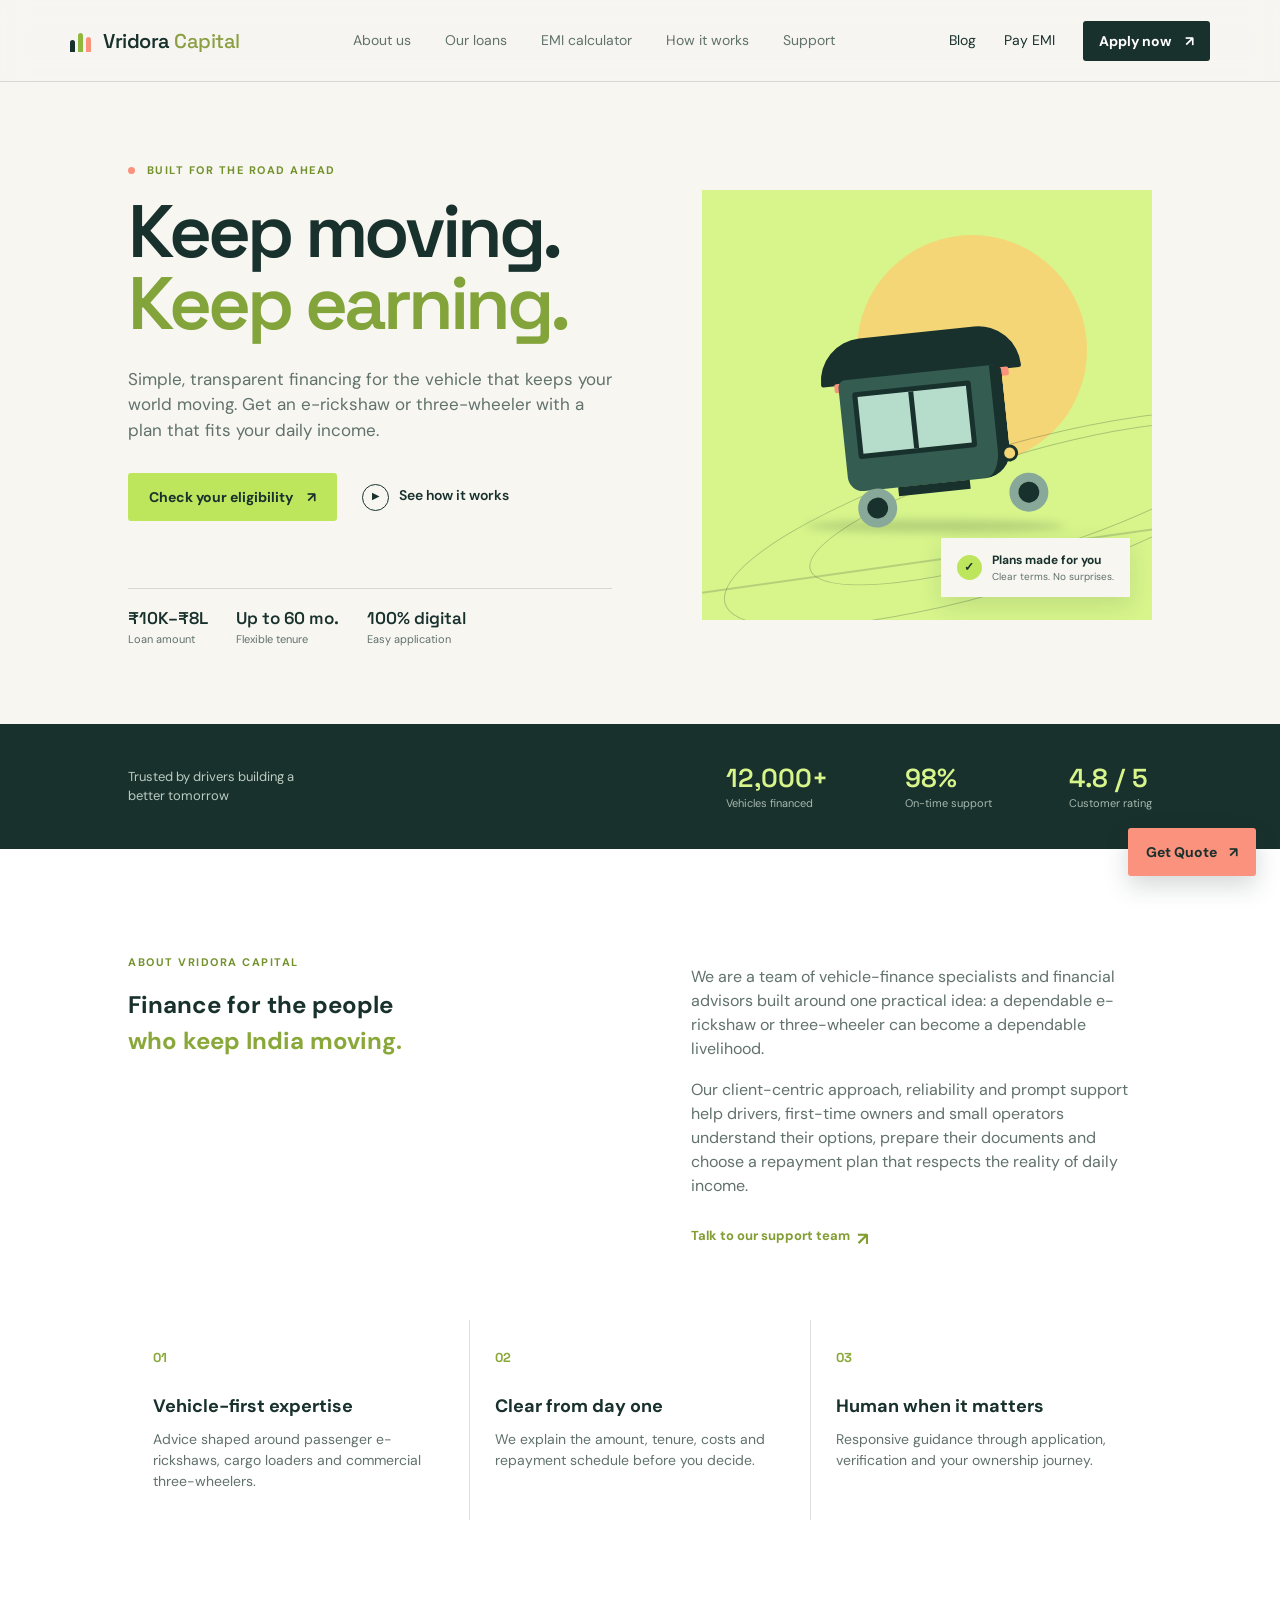
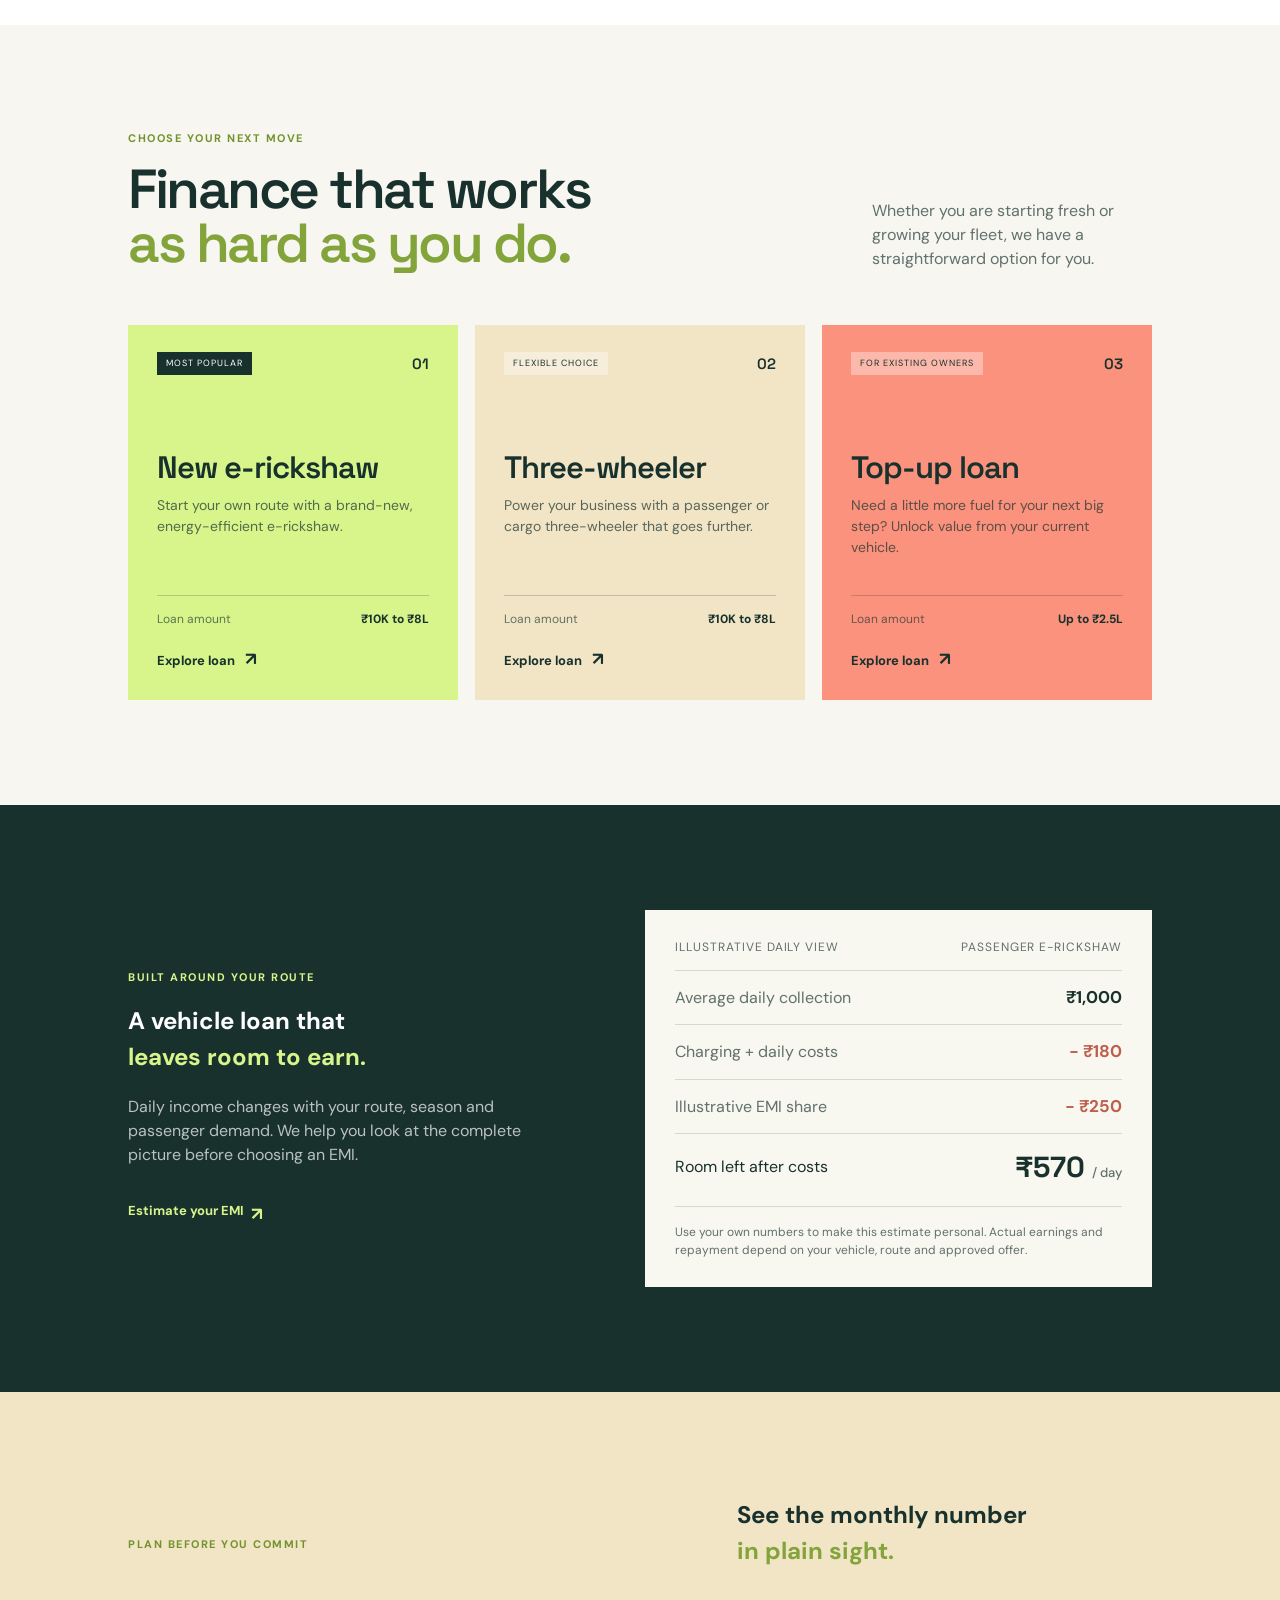
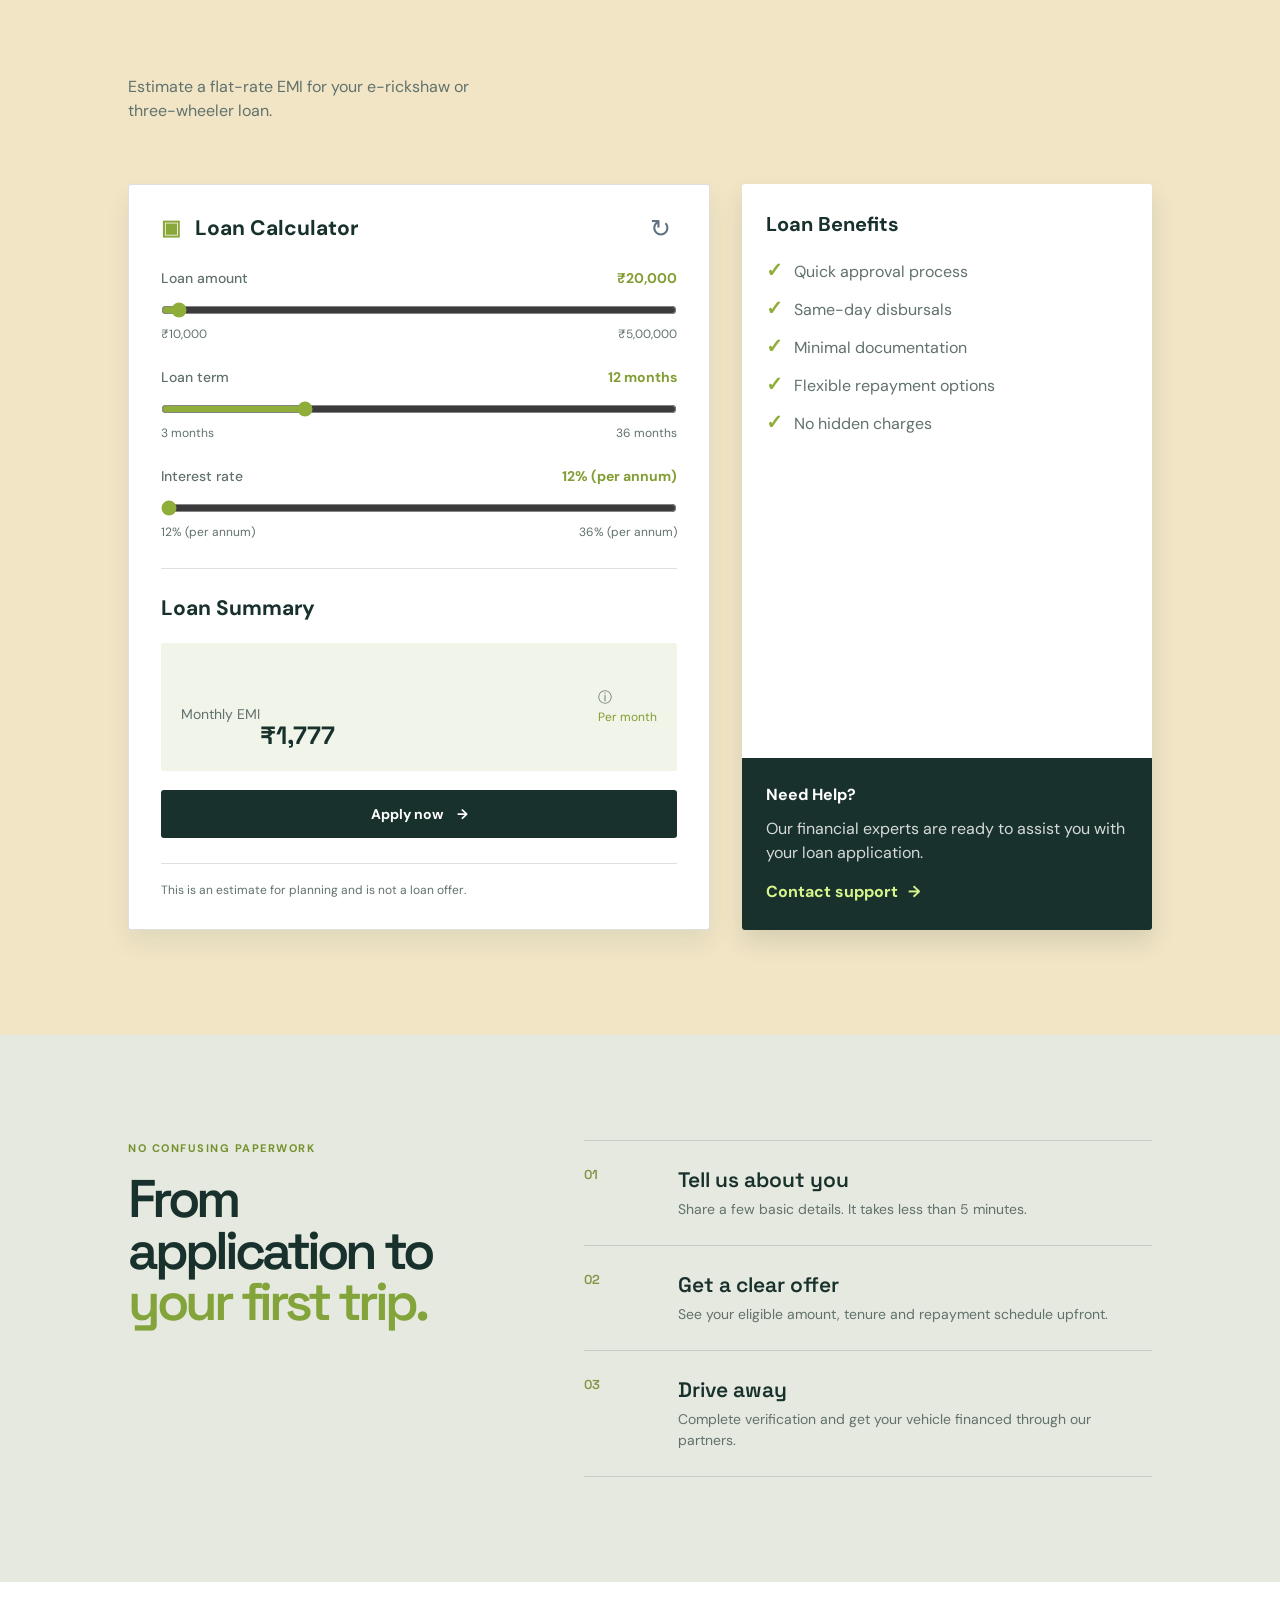
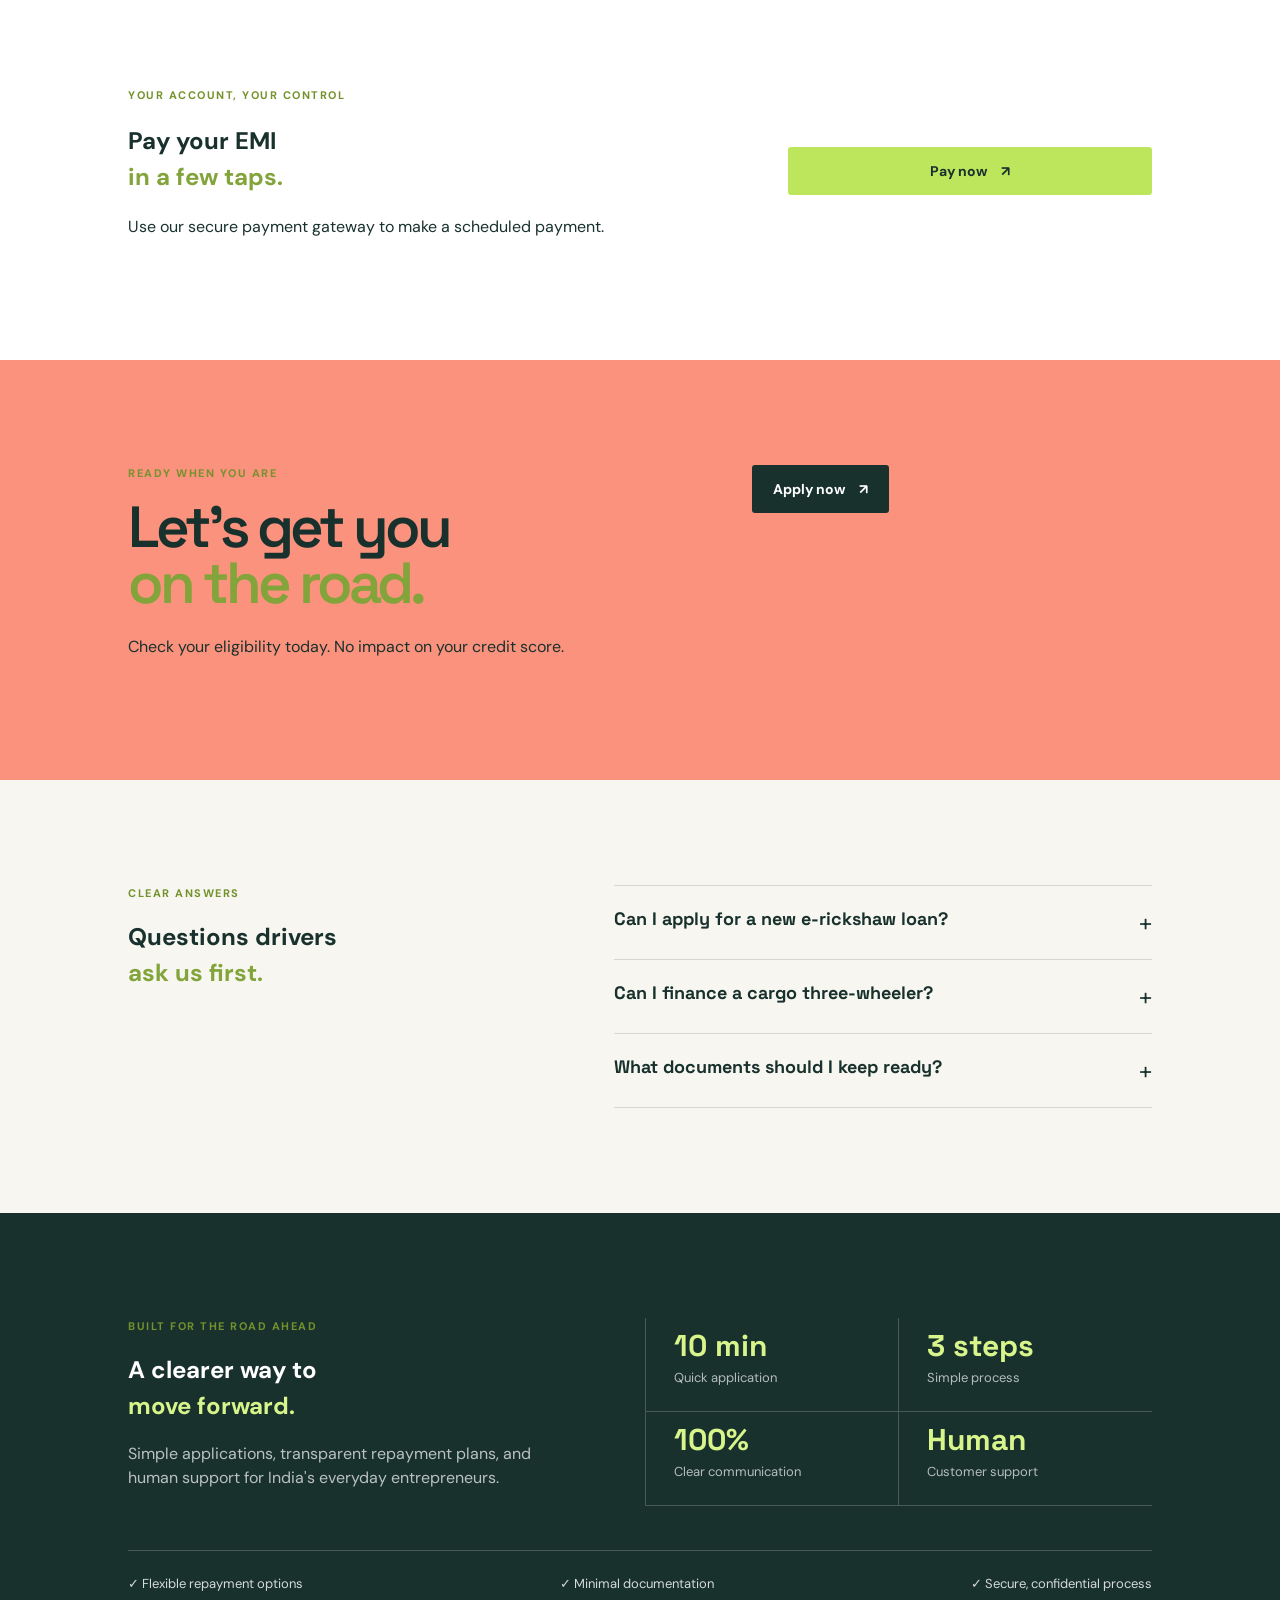
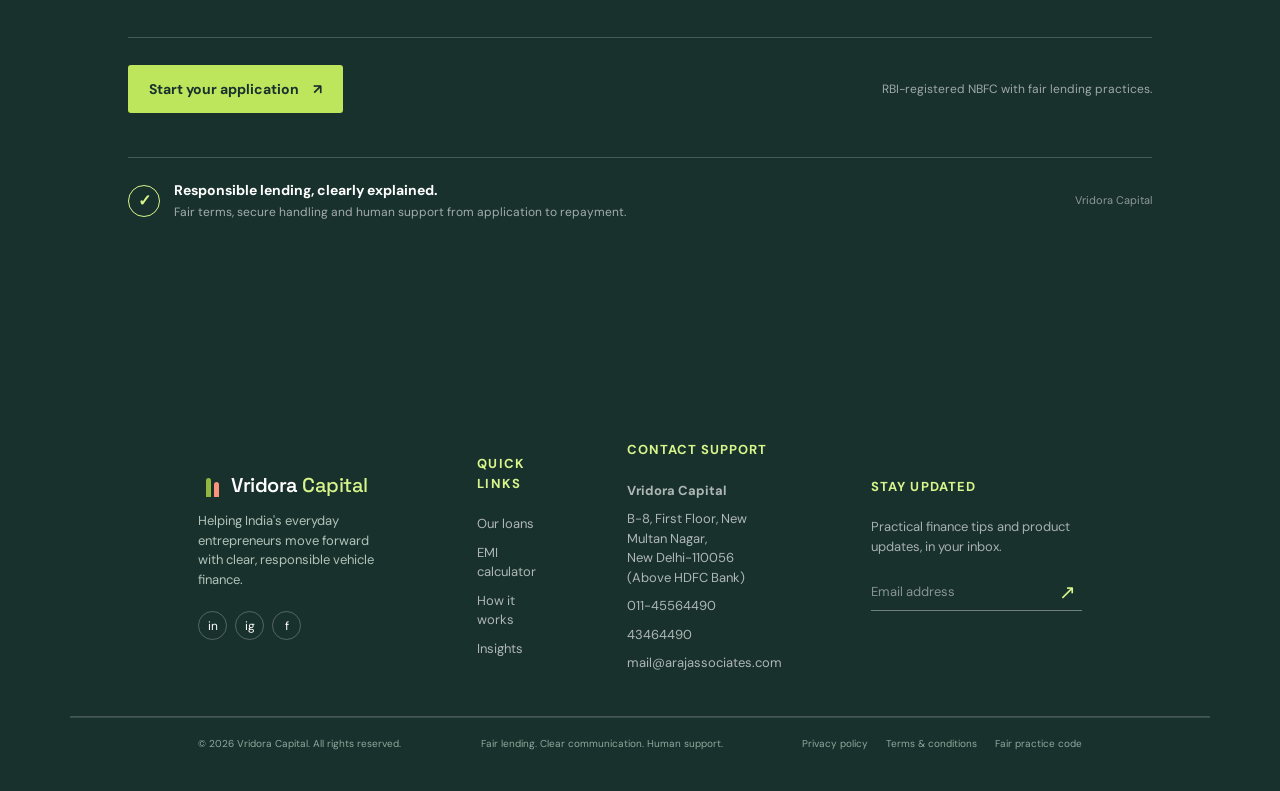
==== index.html @ a5a1709d "Update Vridora branding and loan ranges" ====
<!doctype html>
<html lang="en">
<head>
  <meta charset="UTF-8">
  <meta name="viewport" content="width=device-width, initial-scale=1.0">
  <meta name="description" content="Vridora Capital offers e-rickshaw, passenger and cargo three-wheeler loans with clear EMIs, flexible tenure and human support.">
  <meta name="robots" content="index,follow,max-image-preview:large">
  <meta name="theme-color" content="#19312d">
  <link rel="canonical" href="https://saarthifinance.in/">
  <meta property="og:type" content="website">
  <meta property="og:site_name" content="Vridora Capital">
  <meta property="og:title" content="E-rickshaw and three-wheeler loans | Vridora Capital">
  <meta property="og:description" content="Clear vehicle finance for e-rickshaw, passenger and cargo three-wheeler owners.">
  <meta property="og:url" content="https://saarthifinance.in/">
  <meta name="twitter:card" content="summary">
  <meta name="twitter:title" content="E-rickshaw and three-wheeler loans | Vridora Capital">
  <meta name="twitter:description" content="Clear vehicle finance for e-rickshaw, passenger and cargo three-wheeler owners.">
  <title>E-rickshaw &amp; Three-wheeler Loans | Vridora Capital</title>
  <script type="application/ld+json">
  {"@context":"https://schema.org","@graph":[{"@type":"Organization","@id":"https://saarthifinance.in/#organization","name":"Vridora Capital","url":"https://saarthifinance.in/","description":"Vehicle finance for e-rickshaw, passenger and cargo three-wheeler owners in India."},{"@type":"FinancialService","@id":"https://saarthifinance.in/#financial-service","name":"Vridora Capital vehicle loans","url":"https://saarthifinance.in/","provider":{"@id":"https://saarthifinance.in/#organization"},"areaServed":"IN","serviceType":["E-rickshaw loan","Passenger three-wheeler loan","Cargo three-wheeler loan"]},{"@type":"WebSite","@id":"https://saarthifinance.in/#website","url":"https://saarthifinance.in/","name":"Vridora Capital","publisher":{"@id":"https://saarthifinance.in/#organization"}},{"@type":"FAQPage","mainEntity":[{"@type":"Question","name":"Can I apply for a new e-rickshaw loan?","acceptedAnswer":{"@type":"Answer","text":"Yes. Choose New e-rickshaw in the eligibility form and our team will explain the vehicle, down payment and repayment options available in your area."}},{"@type":"Question","name":"Can I finance a cargo three-wheeler?","acceptedAnswer":{"@type":"Answer","text":"Yes. Cargo three-wheelers are included in our vehicle-loan focus. Your offer is based on the vehicle, documents, income profile and repayment capacity."}},{"@type":"Question","name":"What documents should I keep ready?","acceptedAnswer":{"@type":"Answer","text":"Usually, applicants need identity and address proof, a bank statement or income details, and vehicle or dealer information. The exact list is shared during verification."}}]}]}
  </script>
  <link rel="preconnect" href="https://fonts.googleapis.com">
  <link rel="preconnect" href="https://fonts.gstatic.com" crossorigin>
  <link href="https://fonts.googleapis.com/css2?family=DM+Sans:wght@400;500;600;700&family=Space+Grotesk:wght@500;600;700&display=swap" rel="stylesheet">
  <link rel="stylesheet" href="styles.css">
  <style>
    .language-toggle { border: 1px solid var(--line); background: transparent; color: var(--ink); padding: 8px 10px; font: 700 12px 'DM Sans', sans-serif; cursor: pointer; }
    .payment-methods { border: 1px solid var(--line); margin: 0 0 17px; padding: 12px 13px 7px; }
    .payment-methods legend { font-size: 12px; font-weight: 700; padding: 0 4px; }
    .payment-methods label { display: block; font-size: 12px; font-weight: 500; margin: 5px 0; }
    .payment-methods input { width: auto; margin: 0 6px 0 0; }
    .upi-id-label span { color: var(--muted); font-weight: 400; }
    @media (max-width: 800px) {
      .main-nav.nav-open { display: flex; position: absolute; top: 70px; left: 0; right: 0; flex-direction: column; gap: 0; background: var(--paper); border-bottom: 1px solid var(--line); padding: 8px 6vw; box-shadow: 0 12px 25px rgba(25,49,45,.08); }
      .main-nav.nav-open a { padding: 12px 0; }
      .language-toggle { margin-left: auto; margin-right: 12px; }
    }
    .trust-registration { grid-column: 1 / -1; display: flex; align-items: center; gap: 14px; border-top: 1px solid rgba(255,255,255,.2); padding-top: 22px; }
    .registration-mark { display: grid; place-items: center; width: 32px; height: 32px; border: 1px solid var(--green); border-radius: 50%; color: var(--green); font-weight: 700; }
    .trust-registration strong, .trust-registration div span { display: block; }
    .trust-registration strong { font-size: 14px; }
    .trust-registration div span { margin-top: 2px; color: rgba(255,255,255,.6); font-size: 12px; }
    .registration-code { margin-left: auto; color: rgba(255,255,255,.5); font-size: 11px; }
    .social-links { display: flex; gap: 8px; margin-top: 22px; }
    .social-links a { display: grid; place-items: center; width: 29px; height: 29px; border: 1px solid rgba(255,255,255,.25); border-radius: 50%; font-size: 12px; }
    .footer-updates p { margin: 0; color: rgba(255,255,255,.62); font-size: 13px; }
    .newsletter-input { display: flex; border-bottom: 1px solid rgba(255,255,255,.38); margin-top: 8px; }
    .newsletter-input input { min-width: 0; flex: 1; border: 0; background: transparent; color: #fff; padding: 10px 0; font: 13px 'DM Sans', sans-serif; outline: 0; }
    .newsletter-input input::placeholder { color: rgba(255,255,255,.48); }
    .newsletter-input button { border: 0; background: transparent; color: var(--green); font-size: 20px; cursor: pointer; }
    .footer-updates [role='status'] { min-height: 18px; margin-top: 7px; color: var(--green); font-size: 11px; }
    .sr-only { position: absolute; width: 1px; height: 1px; padding: 0; margin: -1px; overflow: hidden; clip: rect(0,0,0,0); white-space: nowrap; border: 0; }
    .calculator-section { background: var(--cream); }
    .calculator-layout { grid-template-columns: 1.42fr 1fr; gap: 32px; align-items: stretch; }
    .calculator-form { background: #fff; border: 1px solid var(--line); border-radius: 3px; padding: 28px 32px 30px; box-shadow: 0 12px 24px rgba(25, 49, 45, .08); }
    .calculator-form-title, .summary-heading { display: flex; align-items: center; justify-content: space-between; }
    .calculator-form-title h3, .summary-heading h3 { margin: 0; font-size: 21px; text-transform: capitalize; }
    .calculator-form-title h3 span { color: #8aa83a; margin-right: 9px; }
    .calculator-reset { border: 0; background: transparent; color: #607083; font-size: 25px; cursor: pointer; }
    .calculator-form label { margin-top: 24px; color: var(--muted); font-weight: 500; }
    .calculator-form output { color: #829d33; }
    .calculator-form input[type=range] { accent-color: #8fae39; }
    .calculator-form .range-labels { color: var(--muted); }
    .calculator-divider { border-top: 1px solid var(--line); margin: 27px 0 24px; }
    .summary-heading { margin-bottom: 18px; }
    .result-card { background: #f1f4e8; border: 0; border-radius: 3px; box-shadow: none; }
    .calculator-form .result-card.result-featured { background: #f1f4e8; color: var(--ink); }
    .calculator-form .result-card.result-featured strong { color: var(--ink); }
    .calculator-form .result-card.result-featured span { color: var(--muted); }
    .result-featured { display: flex; align-items: center; justify-content: space-between; padding: 20px; }
    .result-featured span { display: block; color: var(--muted); font-size: 14px; }
    .result-featured strong { display: block; color: var(--ink); font: 700 25px 'Space Grotesk', sans-serif; }
    .result-featured small { color: #829d33; }
    .result-split { display: grid; grid-template-columns: 1fr 1fr; gap: 14px; margin-top: 18px; background: transparent; }
    .result-split div { background: #e9f5ff; border-radius: 8px; padding: 19px 20px; }
    .result-split b { display: block; color: #0876d1; font: 700 19px 'Space Grotesk', sans-serif; margin-top: 4px; }
    .button-calculator { margin-top: 19px; background: var(--ink); color: #fff; }
    .button-calculator:hover { background: #2d514a; }
    .calculator-benefits { display: flex; flex-direction: column; overflow: hidden; border-radius: 3px; background: #fff; box-shadow: 0 12px 24px rgba(25, 49, 45, .12); }
    .benefits-copy { padding: 25px 24px 20px; }
    .benefits-copy h3 { margin: 0 0 14px; color: var(--ink); font-size: 20px; text-transform: capitalize; }
    .benefits-copy ul { list-style: none; margin: 0; padding: 0; }
    .benefits-copy li { position: relative; padding: 7px 0 7px 28px; color: var(--muted); }
    .benefits-copy li::before { content: '✓'; position: absolute; left: 0; color: #8fae39; font-size: 20px; font-weight: 700; line-height: 1; }
    .calculator-help { margin-top: auto; padding: 25px 24px 26px; background: var(--ink); color: #fff; }
    .calculator-help h3 { margin: 0 0 10px; font-size: 16px; text-transform: capitalize; }
    .calculator-help p { margin: 0 0 15px; color: rgba(255,255,255,.82); }
    .calculator-help a { color: var(--green); font-weight: 700; }
    .calculator-help a span { margin-left: 6px; }
    @media (max-width: 800px) { .calculator-layout { grid-template-columns: 1fr; } }
    @media (max-width: 560px) { .calculator-form { padding: 22px 18px; } .result-featured { align-items: flex-start; } .result-featured small { font-size: 11px; } }
    @media (max-width: 800px) {
      .trust-registration { align-items: flex-start; }
      .registration-code { margin-left: 0; }
      .footer-top { grid-template-columns: repeat(2, 1fr); }
    }
    @media (max-width: 560px) {
      .trust-registration { flex-wrap: wrap; }
      .trust-registration div { flex: 1; min-width: 190px; }
      .registration-code { margin-left: 46px; }
      .footer-top { grid-template-columns: 1fr; }
    }
    @media (max-width: 800px) {
      .site-header { height: 70px; padding: 0 6vw; }
      .brand { font-size: 18px; }
      .header-actions { display: none; }
      .menu-toggle { display: grid; place-items: center; width: 42px; height: 42px; padding: 0; }
      .section-pad { padding: 72px 6vw; }
      .hero { grid-template-columns: 1fr; min-height: auto; gap: 42px; padding-top: 58px; padding-bottom: 60px; }
      .hero-copy h1 { font-size: 48px; line-height: 1.02; }
      .hero-text { max-width: 34rem; }
      .hero-actions { align-items: flex-start; flex-wrap: wrap; }
      .hero-visual { min-height: 350px; }
      .trust-strip { grid-template-columns: repeat(2, 1fr); gap: 18px 12px; }
      .stats-inner { grid-template-columns: 1fr; gap: 24px; }
      .stats-list { grid-template-columns: repeat(3, 1fr); }
      .section-heading, .calculator-heading { grid-template-columns: 1fr; gap: 16px; margin-bottom: 32px; }
      .product-grid { grid-template-columns: 1fr; }
      .process-heading { margin-bottom: 35px; }
      .steps { grid-template-columns: 1fr; gap: 0; }
      .step { padding: 24px 0; }
      .pay-section, .apply-inner { grid-template-columns: 1fr; gap: 40px; }
      .payment-card, .apply-form { width: 100%; max-width: none; }
      .form-row { grid-template-columns: 1fr; }
      .faq-section { grid-template-columns: 1fr; gap: 36px; }
      .trust-section { grid-template-columns: 1fr; gap: 32px; }
      .trust-stats { border-left: 0; }
      .trust-action { align-items: flex-start; flex-direction: column; }
      .footer-bottom { align-items: flex-start; flex-direction: column; gap: 12px; }
      .footer-legal { flex-wrap: wrap; gap: 10px 18px; }
    }
    @media (max-width: 560px) {
      .section-pad { padding: 58px 6vw; }
      .hero-copy h1 { font-size: 42px; }
      .hero-actions .button { width: 100%; }
      .hero-visual { min-height: 285px; }
      .stats-list { grid-template-columns: 1fr; gap: 18px; }
      .stats-list div { display: flex; align-items: baseline; justify-content: space-between; gap: 14px; }
      .calculator-form-title h3, .summary-heading h3 { font-size: 19px; }
      .trust-stats { grid-template-columns: 1fr 1fr; }
      .trust-stat:nth-child(odd) { border-right: 0; }
      .trust-points { align-items: flex-start; flex-direction: column; gap: 10px; }
      .floating-quote { right: 16px; bottom: 16px; }
    }
  </style>
</head>
<body>
  <header class="site-header">
    <a class="brand" href="#top" aria-label="Vridora Capital home">
      <span class="brand-mark" aria-hidden="true"><span></span><span></span><span></span></span>
      <span>Vridora <b>Capital</b></span>
    </a>
    <nav class="main-nav" aria-label="Main navigation">
      <a href="#about">About us</a>
      <a href="#products">Our loans</a>
      <a href="#calculator">EMI calculator</a>
      <a href="#how-it-works">How it works</a>
      <a href="#support">Support</a>
    </nav>
    <div class="header-actions">
      <a class="text-link" href="blog.html">Blog</a>
      <a class="text-link" href="#pay">Pay EMI</a>
      <a class="button button-dark button-small" href="#apply">Apply now <span aria-hidden="true">↗</span></a>
    </div>
    <button class="menu-toggle" aria-label="Open menu" aria-expanded="false">☰</button>
  </header>

  <main id="top">
    <section class="hero section-pad">
      <div class="hero-copy reveal">
        <p class="eyebrow"><span class="eyebrow-dot"></span> Built for the road ahead</p>
        <h1>Keep moving.<br><em>Keep earning.</em></h1>
        <p class="hero-text">Simple, transparent financing for the vehicle that keeps your world moving. Get an e-rickshaw or three-wheeler with a plan that fits your daily income.</p>
        <div class="hero-actions">
          <a class="button button-primary" href="#apply">Check your eligibility <span aria-hidden="true">↗</span></a>
          <a class="play-link" href="#how-it-works"><span class="play-icon">▶</span> See how it works</a>
        </div>
        <div class="trust-strip">
          <div><strong>₹10K–₹8L</strong><span>Loan amount</span></div>
          <div><strong>Up to 60 mo.</strong><span>Flexible tenure</span></div>
          <div><strong>100% digital</strong><span>Easy application</span></div>
        </div>
      </div>
      <div class="hero-visual reveal reveal-delay">
        <div class="sun"></div>
        <div class="route-line route-one"></div>
        <div class="route-line route-two"></div>
        <div class="vehicle-scene">
          <div class="vehicle-shadow"></div>
          <div class="rickshaw">
            <div class="rickshaw-roof"></div><div class="rickshaw-body"><div class="window"></div><div class="headlight"></div></div>
            <div class="wheel wheel-back"></div><div class="wheel wheel-front"></div><div class="rickshaw-step"></div>
          </div>
          <div class="road-line"></div>
        </div>
        <div class="visual-note"><span class="note-icon">✓</span><span><b>Plans made for you</b><small>Clear terms. No surprises.</small></span></div>
      </div>
    </section>

    <section class="stats-band">
      <div class="stats-inner">
        <p>Trusted by drivers building a better tomorrow</p>
        <div class="stats-list"><div><strong>12,000+</strong><span>Vehicles financed</span></div><div><strong>98%</strong><span>On-time support</span></div><div><strong>4.8 / 5</strong><span>Customer rating</span></div></div>
      </div>
    </section>

    <section id="about" class="about-section section-pad">
      <div class="about-intro reveal">
        <p class="eyebrow">About Vridora Capital</p>
        <h2>Finance for the people<br><em>who keep India moving.</em></h2>
      </div>
      <div class="about-story reveal reveal-delay">
        <p>We are a team of vehicle-finance specialists and financial advisors built around one practical idea: a dependable e-rickshaw or three-wheeler can become a dependable livelihood.</p>
        <p>Our client-centric approach, reliability and prompt support help drivers, first-time owners and small operators understand their options, prepare their documents and choose a repayment plan that respects the reality of daily income.</p>
        <a class="arrow-link" href="#support">Talk to our support team <span>↗</span></a>
      </div>
      <div class="about-pillars">
        <article class="about-pillar reveal"><span>01</span><h3>Vehicle-first expertise</h3><p>Advice shaped around passenger e-rickshaws, cargo loaders and commercial three-wheelers.</p></article>
        <article class="about-pillar reveal reveal-delay"><span>02</span><h3>Clear from day one</h3><p>We explain the amount, tenure, costs and repayment schedule before you decide.</p></article>
        <article class="about-pillar reveal reveal-delay-2"><span>03</span><h3>Human when it matters</h3><p>Responsive guidance through application, verification and your ownership journey.</p></article>
      </div>
    </section>

    <section id="products" class="products section-pad">
      <div class="section-heading reveal"><div><p class="eyebrow">Choose your next move</p><h2>Finance that works<br><span>as hard as you do.</span></h2></div><p>Whether you are starting fresh or growing your fleet, we have a straightforward option for you.</p></div>
      <div class="product-grid">
        <article class="product-card card-green reveal"><div class="card-top"><span class="tag">Most popular</span><span class="card-number">01</span></div><h3>New e-rickshaw</h3><p>Start your own route with a brand-new, energy-efficient e-rickshaw.</p><div class="card-detail"><span>Loan amount</span><b>₹10K to ₹8L</b></div><a class="arrow-link" href="#apply">Explore loan <span>↗</span></a></article>
        <article class="product-card card-cream reveal reveal-delay"><div class="card-top"><span class="tag tag-light">Flexible choice</span><span class="card-number">02</span></div><h3>Three-wheeler</h3><p>Power your business with a passenger or cargo three-wheeler that goes further.</p><div class="card-detail"><span>Loan amount</span><b>₹10K to ₹8L</b></div><a class="arrow-link" href="#apply">Explore loan <span>↗</span></a></article>
        <article class="product-card card-coral reveal reveal-delay-2"><div class="card-top"><span class="tag tag-light">For existing owners</span><span class="card-number">03</span></div><h3>Top-up loan</h3><p>Need a little more fuel for your next big step? Unlock value from your current vehicle.</p><div class="card-detail"><span>Loan amount</span><b>Up to ₹2.5L</b></div><a class="arrow-link" href="#apply">Explore loan <span>↗</span></a></article>
      </div>
    </section>

    <section class="income-section section-pad">
      <div class="income-copy reveal">
        <p class="eyebrow">Built around your route</p>
        <h2>A vehicle loan that<br><em>leaves room to earn.</em></h2>
        <p>Daily income changes with your route, season and passenger demand. We help you look at the complete picture before choosing an EMI.</p>
        <a class="arrow-link" href="#calculator">Estimate your EMI <span>↗</span></a>
      </div>
      <div class="income-breakdown reveal reveal-delay">
        <div class="breakdown-header"><span>Illustrative daily view</span><span>Passenger e-rickshaw</span></div>
        <div class="breakdown-row"><span>Average daily collection</span><b>₹1,000</b></div>
        <div class="breakdown-row"><span>Charging + daily costs</span><b class="negative">− ₹180</b></div>
        <div class="breakdown-row"><span>Illustrative EMI share</span><b class="negative">− ₹250</b></div>
        <div class="breakdown-total"><span>Room left after costs</span><strong>₹570 <small>/ day</small></strong></div>
        <p>Use your own numbers to make this estimate personal. Actual earnings and repayment depend on your vehicle, route and approved offer.</p>
      </div>
    </section>

    <section id="calculator" class="calculator-section section-pad">
      <div class="calculator-heading reveal"><p class="eyebrow">Plan before you commit</p><h2>See the monthly number<br><em>in plain sight.</em></h2><p>Estimate a flat-rate EMI for your e-rickshaw or three-wheeler loan.</p></div>
      <div class="calculator-layout">
        <form class="calculator-form reveal" id="calculator-form">
          <div class="calculator-form-title"><h3><span aria-hidden="true">▣</span> Loan calculator</h3><button class="calculator-reset" type="button" id="calculator-reset" aria-label="Reset calculator">↻</button></div>
          <label for="calc-amount">Loan amount <output id="amount-output">₹20,000</output></label>
          <input id="calc-amount" type="range" min="10000" max="500000" step="5000" value="20000">
          <div class="range-labels"><span>₹10,000</span><span>₹5,00,000</span></div>
          <label for="calc-tenure">Loan term <output id="tenure-output">12 months</output></label>
          <input id="calc-tenure" type="range" min="3" max="36" step="3" value="12">
          <div class="range-labels"><span>3 months</span><span>36 months</span></div>
          <label for="calc-rate">Interest rate <output id="rate-output">12% (per annum)</output></label>
          <input id="calc-rate" type="range" min="12" max="36" step="1" value="12">
          <div class="range-labels"><span>12% (per annum)</span><span>36% (per annum)</span></div>
          <div class="calculator-divider"></div>
          <div class="summary-heading"><h3>Loan summary</h3></div>
          <div class="result-card result-featured"><div><span>Monthly EMI</span><strong id="reducing-emi">₹1,777</strong></div><small><span aria-hidden="true">ⓘ</span> Per month</small></div>
          <button class="button button-calculator button-full" type="submit">Apply now <span aria-hidden="true">→</span></button>
          <p class="calculator-note">This is an estimate for planning and is not a loan offer.</p>
        </form>
        <aside class="calculator-benefits reveal reveal-delay">
          <div class="benefits-copy"><h3>Loan benefits</h3><ul><li>Quick approval process</li><li>Same-day disbursals</li><li>Minimal documentation</li><li>Flexible repayment options</li><li>No hidden charges</li></ul></div>
          <div class="calculator-help"><h3>Need help?</h3><p>Our financial experts are ready to assist you with your loan application.</p><a href="#support">Contact support <span aria-hidden="true">→</span></a></div>
        </aside>
      </div>
    </section>

    <section id="how-it-works" class="process-section section-pad">
      <div class="process-heading"><p class="eyebrow">No confusing paperwork</p><h2>From application to<br><em>your first trip.</em></h2></div>
      <div class="steps"><div class="step"><span>01</span><div><h3>Tell us about you</h3><p>Share a few basic details. It takes less than 5 minutes.</p></div></div><div class="step"><span>02</span><div><h3>Get a clear offer</h3><p>See your eligible amount, tenure and repayment schedule upfront.</p></div></div><div class="step"><span>03</span><div><h3>Drive away</h3><p>Complete verification and get your vehicle financed through our partners.</p></div></div></div>
    </section>

    <section id="pay" class="pay-section pay-cta-section section-pad">
      <div class="pay-cta-copy"><p class="eyebrow">Your account, your control</p><h2>Pay your EMI<br><em>in a few taps.</em></h2><p>Use our secure payment gateway to make a scheduled payment.</p></div>
      <a class="button button-primary pay-now-button" href="https://saarthifinance.in/pay-now" target="_blank" rel="noopener">Pay now <span aria-hidden="true">↗</span></a>
    </section>

    <section id="apply" class="apply-section section-pad"><div class="apply-inner"><div><p class="eyebrow">Ready when you are</p><h2>Let’s get you<br><em>on the road.</em></h2><p>Check your eligibility today. No impact on your credit score.</p></div><div class="apply-cta"><a class="button button-dark" href="#apply">Apply now <span aria-hidden="true">↗</span></a></div></div></section>
    <section id="faq" class="faq-section section-pad"><div class="faq-heading"><p class="eyebrow">Clear answers</p><h2>Questions drivers<br><em>ask us first.</em></h2></div><div class="faq-list"><details><summary>Can I apply for a new e-rickshaw loan?</summary><p>Yes. Choose New e-rickshaw in the eligibility form and our team will explain the vehicle, down payment and repayment options available in your area.</p></details><details><summary>Can I finance a cargo three-wheeler?</summary><p>Yes. Cargo three-wheelers are included in our vehicle-loan focus. Your offer is based on the vehicle, documents, income profile and repayment capacity.</p></details><details><summary>What documents should I keep ready?</summary><p>Usually, applicants need identity and address proof, a bank statement or income details, and vehicle or dealer information. The exact list is shared during verification.</p></details></div></section>
  </main>

  <a class="floating-quote" href="#apply" aria-label="Get a vehicle loan quote">Get Quote <span aria-hidden="true">↗</span></a>

  <div class="quote-modal" id="quote-modal" role="dialog" aria-modal="true" aria-labelledby="quote-modal-title" hidden>
    <div class="quote-modal-backdrop" data-modal-close></div>
    <div class="quote-modal-panel">
      <button class="quote-modal-close" type="button" aria-label="Close quote form" data-modal-close>×</button>
      <p class="eyebrow">Start your application</p>
      <h2 id="quote-modal-title">Get your vehicle<br><em>loan quote.</em></h2>
      <p class="quote-modal-intro">Tell us a little about yourself and the e-rickshaw or three-wheeler you want to finance.</p>
      <form class="apply-form" id="quote-form"><div class="form-row"><label>Full name<input name="name" placeholder="Your full name" required></label><label>Mobile number<input name="mobile" type="tel" pattern="[0-9]{10}" placeholder="10-digit number" required></label></div><label>What are you looking to finance?<select name="vehicle" required><option value="">Select vehicle type</option><option>New e-rickshaw</option><option>Passenger three-wheeler</option><option>Cargo three-wheeler</option><option>Top-up loan</option></select></label><label class="consent"><input type="checkbox" required> I agree to be contacted and accept the <a href="#footer">privacy policy</a>.</label><button class="button button-dark button-full" type="submit">Check my eligibility <span aria-hidden="true">↗</span></button><div class="apply-message" id="quote-message" role="status"></div></form>
    </div>
  </div>

  <section class="trust-section section-pad" aria-labelledby="trust-title">
    <div class="trust-heading">
      <p class="eyebrow">Built for the road ahead</p>
      <h2 id="trust-title">A clearer way to<br><em>move forward.</em></h2>
      <p>Simple applications, transparent repayment plans, and human support for India's everyday entrepreneurs.</p>
    </div>
    <div class="trust-stats">
      <div class="trust-stat"><strong>10 min</strong><span>Quick application</span></div>
      <div class="trust-stat"><strong>3 steps</strong><span>Simple process</span></div>
      <div class="trust-stat"><strong>100%</strong><span>Clear communication</span></div>
      <div class="trust-stat"><strong>Human</strong><span>Customer support</span></div>
    </div>
    <div class="trust-points">
      <span>✓ Flexible repayment options</span>
      <span>✓ Minimal documentation</span>
      <span>✓ Secure, confidential process</span>
    </div>
    <div class="trust-action"><a class="button button-primary" href="#apply">Start your application <span aria-hidden="true">↗</span></a><p>RBI-registered NBFC with fair lending practices.</p></div>
    <div class="trust-registration"><span class="registration-mark" aria-hidden="true">✓</span><div><strong>Responsible lending, clearly explained.</strong><span>Fair terms, secure handling and human support from application to repayment.</span></div><span class="registration-code">Vridora Capital</span></div>
  </section>

  <footer id="footer" class="site-footer"><div class="footer-top"><div class="footer-brand"><a class="brand brand-footer" href="#top"><span class="brand-mark" aria-hidden="true"><span></span><span></span><span></span></span><span>Vridora <b>Capital</b></span></a><p>Helping India's everyday entrepreneurs move forward with clear, responsible vehicle finance.</p><div class="social-links" aria-label="Social media"><a href="#footer" aria-label="LinkedIn">in</a><a href="#footer" aria-label="Instagram">ig</a><a href="#footer" aria-label="Facebook">f</a></div></div><div class="footer-column"><h3>Quick links</h3><a href="#products">Our loans</a><a href="#calculator">EMI calculator</a><a href="#how-it-works">How it works</a><a href="blog.html">Insights</a></div><div class="footer-column" id="support"><h3>Contact support</h3><strong>Vridora Capital</strong><span>B-8, First Floor, New Multan Nagar,<br>New Delhi-110056<br>(Above HDFC Bank)</span><a href="tel:01145564490">011-45564490</a><a href="tel:43464490">43464490</a><a href="mailto:mail@arajassociates.com">mail@arajassociates.com</a></div><div class="footer-column footer-updates"><h3>Stay updated</h3><p>Practical finance tips and product updates, in your inbox.</p><form id="newsletter-form"><label class="sr-only" for="newsletter-email">Email address</label><div class="newsletter-input"><input id="newsletter-email" name="email" type="email" placeholder="Email address" required><button type="submit" aria-label="Subscribe to newsletter">↗</button></div><div id="newsletter-message" role="status"></div></form></div></div><div class="footer-bottom"><span>© 2026 Vridora Capital. All rights reserved.</span><span>Fair lending. Clear communication. Human support.</span><div class="footer-legal"><a href="#footer">Privacy policy</a><a href="#footer">Terms &amp; conditions</a><a href="#footer">Fair practice code</a></div></div></footer>
  <script src="app.js"></script>
</body>
</html>
---- styles.css ----
.quote-modal[hidden]{display:none}.quote-modal{position:fixed;inset:0;z-index:20;display:grid;place-items:center;padding:24px}.quote-modal-backdrop{position:absolute;inset:0;background:rgba(25,49,45,.72);backdrop-filter:blur(5px)}.quote-modal-panel{position:relative;width:min(100%,620px);max-height:calc(100vh - 48px);overflow:auto;background:var(--paper);padding:38px 42px;box-shadow:0 22px 70px rgba(0,0,0,.25)}.quote-modal-close{position:absolute;top:14px;right:18px;border:0;background:transparent;color:var(--ink);font-size:30px;line-height:1;cursor:pointer}.quote-modal-panel h2{margin:8px 0 10px}.quote-modal-panel h2 em{color:#8aa83a}.quote-modal-intro{color:var(--muted);font-size:14px;margin:0 0 25px}.quote-modal .apply-form{max-width:none}.quote-modal-open{overflow:hidden}@media (max-width:560px){.quote-modal{padding:12px}.quote-modal-panel{max-height:calc(100vh - 24px);padding:30px 20px 24px}.quote-modal-panel h2{font-size:32px}.quote-modal .form-row{grid-template-columns:1fr}}
 .trust-section{background:var(--ink);color:#fff;display:grid;grid-template-columns:.9fr 1.1fr;gap:44px 8vw}.trust-heading h2{margin:14px 0 18px;color:#fff}.trust-heading h2 em{color:var(--green)}.trust-heading>p:last-child{max-width:410px;color:rgba(255,255,255,.7)}.trust-stats{display:grid;grid-template-columns:repeat(2,1fr);border-left:1px solid rgba(255,255,255,.2)}.trust-stat{padding:8px 28px 20px;border-bottom:1px solid rgba(255,255,255,.2)}.trust-stat:nth-child(odd){border-right:1px solid rgba(255,255,255,.2)}.trust-stat strong{display:block;color:var(--green);font:700 30px 'Space Grotesk',sans-serif}.trust-stat span{color:rgba(255,255,255,.68);font-size:13px}.trust-points{grid-column:1/-1;display:flex;justify-content:space-between;gap:20px;border-top:1px solid rgba(255,255,255,.2);padding-top:23px;color:rgba(255,255,255,.82);font-size:13px}.trust-action{grid-column:1/-1;display:flex;align-items:center;justify-content:space-between;gap:24px;border-top:1px solid rgba(255,255,255,.2);padding-top:27px}.trust-action p{margin:0;color:rgba(255,255,255,.58);font-size:12px}.site-footer{background:#102622;color:#fff}.footer-top{display:grid;grid-template-columns:1.4fr .8fr .9fr;gap:7vw;padding:70px 10vw 50px}.footer-brand p{max-width:300px;color:rgba(255,255,255,.62);font-size:13px}.brand-footer{color:#fff}.footer-column{display:flex;flex-direction:column;gap:9px;color:rgba(255,255,255,.65);font-size:13px}.footer-column h3{margin:0 0 12px;color:var(--green);font-size:13px;text-transform:uppercase;letter-spacing:.08em}.footer-column a:hover,.footer-legal a:hover{color:#fff}.footer-bottom{display:flex;align-items:center;justify-content:space-between;gap:24px;padding:20px 10vw;border-top:1px solid rgba(255,255,255,.14);color:rgba(255,255,255,.5);font-size:11px}.footer-legal{display:flex;gap:18px}.floating-quote{position:fixed;right:24px;bottom:24px;z-index:9;display:inline-flex;align-items:center;gap:12px;background:var(--coral);color:var(--ink);padding:15px 18px;border-radius:3px;font:700 14px 'DM Sans',sans-serif;box-shadow:0 10px 24px rgba(25,49,45,.18);transition:transform .2s,background .2s}.floating-quote:hover{background:#f68169;transform:translateY(-3px)}.floating-quote:focus-visible{outline:3px solid var(--lime);outline-offset:3px}@media (max-width:800px){.trust-section{grid-template-columns:1fr}.trust-stats{border-left:0}.trust-points{flex-direction:column;gap:10px}.footer-top{grid-template-columns:1fr 1fr;gap:35px}.footer-brand{grid-column:1/-1}.footer-bottom{align-items:flex-start;flex-direction:column}.footer-legal{flex-wrap:wrap}}@media (max-width:560px){.floating-quote{right:16px;bottom:16px;padding:13px 15px;font-size:13px}.trust-action{align-items:flex-start;flex-direction:column}.footer-top{grid-template-columns:1fr;padding-top:50px}.footer-brand{grid-column:auto}}
 .about-section{display:grid;grid-template-columns:1fr 1fr;gap:36px 8vw;background:#fff}.about-intro h2{margin-top:14px}.about-intro h2 em{color:#8aa83a}.about-story{padding-top:11px;max-width:510px}.about-story p{color:var(--muted);margin:0 0 17px}.about-story .arrow-link{display:inline-flex;margin-top:11px;color:#829d33}.about-pillars{grid-column:1/-1;display:grid;grid-template-columns:repeat(3,1fr);gap:1px;background:var(--line);margin-top:31px}.about-pillar{background:#fff;padding:25px 25px 28px}.about-pillar>span{color:#8aa83a;font:700 13px 'Space Grotesk',sans-serif}.about-pillar h3{font-size:18px;margin:24px 0 9px}.about-pillar p{color:var(--muted);font-size:14px;margin:0}@media (max-width:800px){.about-section{grid-template-columns:1fr}.about-story{padding-top:0}.about-pillars{grid-template-columns:1fr;margin-top:17px}}
 .income-section{display:grid;grid-template-columns:.9fr 1.1fr;gap:8vw;align-items:center;background:var(--ink);color:#fff}.income-section .eyebrow{color:var(--green)}.income-copy h2{margin:14px 0 20px;color:#fff}.income-copy h2 em{color:var(--green)}.income-copy>p:not(.eyebrow){max-width:430px;color:rgba(255,255,255,.7)}.income-copy .arrow-link{color:var(--green);display:inline-flex;margin-top:18px}.income-breakdown{background:#f8f7f0;color:var(--ink);padding:28px 30px}.breakdown-header,.breakdown-row,.breakdown-total{display:flex;justify-content:space-between;align-items:center;border-bottom:1px solid var(--line);padding:14px 0}.breakdown-header{padding-top:0;color:var(--muted);font-size:12px;text-transform:uppercase;letter-spacing:.08em}.breakdown-row span{color:var(--muted)}.breakdown-row b{font-size:17px}.breakdown-row .negative{color:#bd604e}.breakdown-total{border-bottom:0;padding-bottom:0}.breakdown-total strong{font:700 29px 'Space Grotesk',sans-serif;color:var(--ink)}.breakdown-total small{font:500 13px 'DM Sans',sans-serif;color:var(--muted)}.income-breakdown>p{border-top:1px solid var(--line);margin:21px 0 0;padding-top:16px;color:var(--muted);font-size:12px}.calculator-section{background:var(--cream)}.calculator-heading{display:grid;grid-template-columns:1fr .8fr;gap:7vw;align-items:end;margin-bottom:45px}.calculator-heading h2{margin:0}.calculator-heading>p:last-child{color:var(--muted);max-width:390px}.calculator-layout{display:grid;grid-template-columns:1fr 1fr;gap:7vw;align-items:start}.calculator-form{background:#fff;padding:30px 32px;border:1px solid var(--line)}.calculator-form label{display:flex;justify-content:space-between;gap:20px;margin-top:21px;font-weight:700;font-size:14px}.calculator-form label:first-child{margin-top:0}.calculator-form output{color:#829d33;font-weight:700}.calculator-form input[type=range]{width:100%;accent-color:#8fae39;margin:13px 0 0}.range-labels{display:flex;justify-content:space-between;color:var(--muted);font-size:12px}.calculator-note{border-top:1px solid var(--line);margin:25px 0 0;padding-top:17px;color:var(--muted);font-size:12px}.calculator-results{display:grid;grid-template-columns:1fr 1fr;gap:14px}.result-card{background:#fff;padding:25px 24px;border:1px solid var(--line)}.result-card.result-featured{background:var(--ink);color:#fff}.result-card>span{font-size:13px;color:var(--muted)}.result-featured>span{color:var(--green)}.result-card strong{display:block;font:700 31px 'Space Grotesk',sans-serif;margin:15px 0 0}.result-card small{display:block;color:var(--muted);font-size:12px}.result-featured small{color:rgba(255,255,255,.58)}.result-card div{border-top:1px solid var(--line);display:flex;justify-content:space-between;margin-top:27px;padding-top:13px;font-size:12px}.result-featured div{border-color:rgba(255,255,255,.2)}.result-card div span{color:var(--muted)}.result-featured div span{color:rgba(255,255,255,.58)}.faq-section{display:grid;grid-template-columns:.8fr 1.2fr;gap:10vw}.faq-heading h2{margin-top:12px}.faq-list details{border-top:1px solid var(--line);padding:21px 0}.faq-list details:last-child{border-bottom:1px solid var(--line)}.faq-list summary{cursor:pointer;list-style:none;font:700 18px 'Space Grotesk',sans-serif;display:flex;justify-content:space-between;gap:20px}.faq-list summary::-webkit-details-marker{display:none}.faq-list summary:after{content:'+';font:400 24px 'DM Sans',sans-serif}.faq-list details[open] summary:after{content:'−'}.faq-list details p{max-width:650px;color:var(--muted);margin:13px 32px 0 0;font-size:14px}@media (max-width:800px){.income-section,.calculator-layout,.faq-section{grid-template-columns:1fr}.calculator-heading{display:block}.calculator-heading>p:last-child{margin-top:20px}.calculator-results{margin-top:22px}.main-nav{gap:18px}}@media (max-width:560px){.income-breakdown,.calculator-form{padding:22px 18px}.calculator-results{grid-template-columns:1fr}.breakdown-total strong{font-size:24px}.faq-list summary{font-size:16px}}
*{box-sizing:border-box} :root{--ink:#19312d;--muted:#61716c;--paper:#f7f6f1;--green:#d7f58b;--lime:#bde65d;--coral:#fa927d;--cream:#f1e5c6;--line:rgba(25,49,45,.15)}html{scroll-behavior:smooth}body{margin:0;background:var(--paper);color:var(--ink);font-family:'DM Sans',sans-serif;font-size:16px;line-height:1.5}a{color:inherit;text-decoration:none}.site-header{height:82px;display:flex;align-items:center;justify-content:space-between;padding:0 5.5vw;border-bottom:1px solid var(--line);background:rgba(247,246,241,.9);position:sticky;top:0;z-index:10;backdrop-filter:blur(12px)}.brand{display:flex;align-items:center;gap:11px;font:600 20px 'Space Grotesk',sans-serif;letter-spacing:-.5px}.brand b{font-weight:500;color:#8a9e42}.brand-mark{display:flex;align-items:flex-end;gap:3px;height:23px;width:22px}.brand-mark span{display:block;width:5px;border-radius:5px 5px 1px 1px;background:var(--ink)}.brand-mark span:nth-child(1){height:12px}.brand-mark span:nth-child(2){height:19px;background:#92b73e}.brand-mark span:nth-child(3){height:15px;background:var(--coral)}.main-nav{display:flex;gap:34px;color:var(--muted);font-size:14px}.main-nav a:hover,.text-link:hover{color:var(--ink)}.header-actions{display:flex;align-items:center;gap:28px;font-size:14px}.button{display:inline-flex;align-items:center;justify-content:center;gap:14px;border:0;padding:15px 21px;border-radius:3px;font:700 14px 'DM Sans',sans-serif;cursor:pointer;transition:transform .2s,background .2s}.button:hover{transform:translateY(-2px)}.button-primary{background:var(--lime);color:var(--ink)}.button-primary:hover{background:#aeda50}.button-dark{background:var(--ink);color:#fff}.button-dark:hover{background:#2d514a}.button-small{padding:11px 16px}.button-full{width:100%}.menu-toggle{display:none;background:none;border:0;color:var(--ink);font-size:24px}.section-pad{padding:105px 10vw}.hero{min-height:605px;display:grid;grid-template-columns:1fr .93fr;gap:7vw;align-items:center;padding-top:80px;padding-bottom:76px;overflow:hidden}.eyebrow{text-transform:uppercase;letter-spacing:1.5px;font-size:11px;font-weight:700;color:#73922c;margin:0 0 17px}.eyebrow-dot{display:inline-block;width:7px;height:7px;background:var(--coral);border-radius:50%;margin-right:7px}.hero h1,.process-heading h2,.pay-copy h2,.apply-inner h2{font:600 clamp(48px,5.8vw,86px)/.97 'Space Grotesk',sans-serif;letter-spacing:-4px;margin:0;color:var(--ink)}h1 em,h2 em{font-style:normal;color:#83a43a}.hero-text{max-width:510px;color:var(--muted);font-size:17px;margin:27px 0 30px}.hero-actions{display:flex;align-items:center;gap:25px}.play-link{font-size:14px;font-weight:600}.play-icon{display:inline-grid;place-items:center;width:27px;height:27px;border:1px solid var(--ink);border-radius:50%;font-size:9px;margin-right:7px}.trust-strip{display:flex;gap:28px;margin-top:67px;padding-top:18px;border-top:1px solid var(--line)}.trust-strip div{display:flex;flex-direction:column}.trust-strip strong{font:600 17px 'Space Grotesk',sans-serif}.trust-strip span{font-size:11px;color:var(--muted);margin-top:2px}.hero-visual{height:430px;position:relative;background:var(--green);overflow:hidden}.sun{position:absolute;width:230px;height:230px;border-radius:50%;background:#f5d676;top:45px;right:65px}.route-line{position:absolute;border:1px solid rgba(25,49,45,.25);border-radius:50%;transform:rotate(-17deg)}.route-one{width:580px;height:140px;right:-140px;bottom:31px}.route-two{width:450px;height:100px;right:-98px;bottom:66px}.vehicle-scene{position:absolute;inset:0}.road-line{position:absolute;background:var(--ink);height:2px;width:140%;bottom:58px;left:-20%;transform:rotate(-8deg);opacity:.18}.vehicle-shadow{position:absolute;background:rgba(25,49,45,.18);height:12px;width:260px;border-radius:50%;bottom:88px;left:23%;filter:blur(4px)}.rickshaw{position:absolute;bottom:98px;left:22%;width:252px;height:190px;transform:rotate(-6deg)}.rickshaw-roof{position:absolute;top:0;left:25px;width:201px;height:45px;background:var(--ink);border-radius:96px 96px 5px 5px}.rickshaw-roof:after{content:'';position:absolute;left:13px;right:13px;bottom:-7px;height:9px;background:var(--coral);border-radius:2px}.rickshaw-body{position:absolute;top:40px;left:42px;width:164px;height:112px;background:#345c51;border-radius:7px 7px 27px 15px;border-right:12px solid var(--ink)}.window{width:119px;height:67px;background:#b6dccb;margin:13px;border:5px solid var(--ink);border-radius:3px}.window:after{content:'';display:block;height:100%;width:5px;background:var(--ink);margin-left:51px}.headlight{position:absolute;width:17px;height:17px;background:#f5d676;border:3px solid var(--ink);right:-20px;bottom:14px;border-radius:50%}.wheel{position:absolute;width:39px;height:39px;border-radius:50%;background:var(--ink);border:9px solid #88a99a;bottom:0}.wheel-back{left:49px}.wheel-front{right:12px}.rickshaw-step{position:absolute;width:72px;height:9px;background:var(--ink);bottom:29px;left:91px}.visual-note{position:absolute;right:22px;bottom:23px;background:var(--paper);padding:13px 16px;display:flex;gap:10px;align-items:center;font-size:12px;box-shadow:0 8px 25px rgba(25,49,45,.12)}.visual-note small{display:block;color:var(--muted);font-size:10px}.note-icon{display:grid;place-items:center;width:25px;height:25px;border-radius:50%;background:var(--lime);font-weight:bold}.stats-band{background:var(--ink);color:white;padding:30px 10vw}.stats-inner{display:flex;align-items:center;justify-content:space-between;gap:40px}.stats-inner>p{color:#bbcbc1;font-size:13px;max-width:170px}.stats-list{display:flex;gap:6vw}.stats-list div{display:flex;flex-direction:column}.stats-list strong{font:600 26px 'Space Grotesk',sans-serif;color:var(--green)}.stats-list span{font-size:11px;color:#a6b8ae}.section-heading{display:flex;justify-content:space-between;align-items:flex-end;margin-bottom:54px}.section-heading h2{font:600 55px/.98 'Space Grotesk',sans-serif;letter-spacing:-2.5px;margin:0}.section-heading h2 span{color:#83a43a}.section-heading>p{color:var(--muted);max-width:280px;margin:0}.product-grid{display:grid;grid-template-columns:repeat(3,1fr);gap:17px}.product-card{min-height:375px;padding:27px 29px;display:flex;flex-direction:column}.card-green{background:var(--green)}.card-cream{background:var(--cream)}.card-coral{background:var(--coral)}.card-top{display:flex;justify-content:space-between;align-items:center}.tag{background:var(--ink);color:white;padding:5px 9px;text-transform:uppercase;font-size:9px;letter-spacing:1px}.tag-light{background:rgba(255,255,255,.35);color:var(--ink)}.card-number{font:600 15px 'Space Grotesk'}.product-card h3{font:600 31px/1 'Space Grotesk';letter-spacing:-1px;margin:77px 0 12px}.product-card p{color:rgba(25,49,45,.7);font-size:14px;max-width:265px;margin:0}.card-detail{margin-top:auto;border-top:1px solid rgba(25,49,45,.22);padding-top:14px;display:flex;justify-content:space-between;font-size:12px}.card-detail span{color:rgba(25,49,45,.65)}.arrow-link{font-weight:700;font-size:13px;margin-top:18px}.arrow-link span{font-size:18px;margin-left:7px}.process-section{background:#e6e9df;display:grid;grid-template-columns:.75fr 1.25fr;gap:9vw}.process-heading h2{font-size:53px}.steps{border-top:1px solid var(--line)}.step{display:grid;grid-template-columns:70px 1fr;gap:24px;padding:25px 0;border-bottom:1px solid var(--line)}.step>span{font:600 13px 'Space Grotesk';color:#819544}.step h3{font:600 21px 'Space Grotesk';margin:0}.step p{color:var(--muted);font-size:14px;margin:6px 0 0}.pay-section{background:#fff;display:grid;grid-template-columns:1fr .72fr;gap:12vw;align-items:center}.pay-copy h2{font-size:57px}.pay-copy>p:not(.eyebrow){color:var(--muted);max-width:390px;margin:25px 0}.security-note{font-size:12px;font-weight:600;display:flex;gap:9px;align-items:center}.security-note span{color:#789b29}.payment-card{background:var(--paper);padding:30px;box-shadow:0 15px 45px rgba(25,49,45,.08);border:1px solid var(--line)}.payment-card-header{display:flex;align-items:center;gap:12px;border-bottom:1px solid var(--line);padding-bottom:23px;margin-bottom:24px}.payment-icon{background:var(--coral);width:38px;height:38px;display:grid;place-items:center;font-weight:700}.payment-card h3{font:600 18px 'Space Grotesk';margin:0}.payment-card-header p{margin:2px 0 0;color:var(--muted);font-size:12px}.lock{margin-left:auto;color:#789b29;font-size:21px}.payment-card label,.apply-form label{display:block;font-size:12px;font-weight:700;margin-bottom:8px}.payment-card input,.apply-form input,.apply-form select{width:100%;padding:13px 14px;border:1px solid var(--line);background:white;border-radius:2px;font:14px 'DM Sans';color:var(--ink);outline-color:#9cc448;margin-bottom:17px}.amount-input{display:flex;align-items:center;background:white;border:1px solid var(--line);margin-bottom:20px}.amount-input span{padding-left:14px;font-weight:bold}.amount-input input{border:0;margin:0}.form-footnote{font-size:10px;color:var(--muted);text-align:center;margin:13px 0 0}.payment-message,.apply-message{font-size:12px;font-weight:600;margin-top:12px;color:#62831e;min-height:18px}.apply-section{background:var(--coral)}.apply-inner{display:grid;grid-template-columns:1fr .85fr;gap:12vw;align-items:start}.apply-inner h2{font-size:58px}.apply-inner>div>p:last-child{margin-top:24px}.apply-form{background:#fff;padding:29px}.form-row{display:grid;grid-template-columns:1fr 1fr;gap:15px}.consent{display:flex!important;gap:9px;align-items:flex-start;font-size:11px!important;font-weight:400!important;color:var(--muted);margin:0 0 20px}.consent input{width:auto;margin:2px 0 0}.consent a{text-decoration:underline}.site-footer{background:var(--ink);color:#fff;padding:44px 5.5vw 20px}.footer-top{display:flex;align-items:center;justify-content:space-between;padding-bottom:43px;border-bottom:1px solid rgba(255,255,255,.18)}.brand-footer{color:#fff}.brand-footer b{color:var(--green)}.footer-top p{color:#b1c3b9;font-size:13px}.footer-links{display:flex;gap:23px;color:#b1c3b9;font-size:12px}.footer-bottom{display:flex;justify-content:space-between;gap:20px;padding-top:18px;color:#91a79d;font-size:10px}.reveal{opacity:0;transform:translateY(18px);animation:rise .8s ease forwards}.reveal-delay{animation-delay:.12s}.reveal-delay-2{animation-delay:.22s}@keyframes rise{to{opacity:1;transform:none}}@media(max-width:800px){.site-header{height:70px;padding:0 6vw}.main-nav,.header-actions{display:none}.menu-toggle{display:block}.section-pad{padding:70px 6vw}.hero{display:block;padding-top:66px}.hero h1{font-size:58px}.hero-text{font-size:15px}.trust-strip{margin-top:45px;gap:15px;justify-content:space-between}.trust-strip strong{font-size:14px}.trust-strip span{font-size:10px}.hero-visual{height:320px;margin-top:55px}.rickshaw{transform:scale(.78) rotate(-6deg);transform-origin:left bottom;left:23%;bottom:72px}.sun{width:170px;height:170px;right:30px}.visual-note{right:12px;bottom:14px}.stats-band{padding:26px 6vw}.stats-inner{display:block}.stats-inner>p{margin:0 0 21px}.stats-list{gap:18px;justify-content:space-between}.stats-list strong{font-size:19px}.product-grid,.pay-section,.apply-inner,.process-section{grid-template-columns:1fr}.section-heading{display:block;margin-bottom:32px}.section-heading h2{font-size:43px}.section-heading>p{margin-top:19px}.product-card{min-height:330px}.product-card h3{margin-top:55px}.process-heading{margin-bottom:43px}.process-heading h2,.pay-copy h2,.apply-inner h2{font-size:47px}.pay-section{gap:45px}.apply-inner{gap:40px}.footer-top,.footer-bottom{display:block}.footer-top p{margin:25px 0}.footer-links{flex-wrap:wrap}.footer-bottom span{display:block;margin-top:10px}.form-row{grid-template-columns:1fr}.hero-actions{align-items:flex-start;flex-direction:column;gap:19px}}
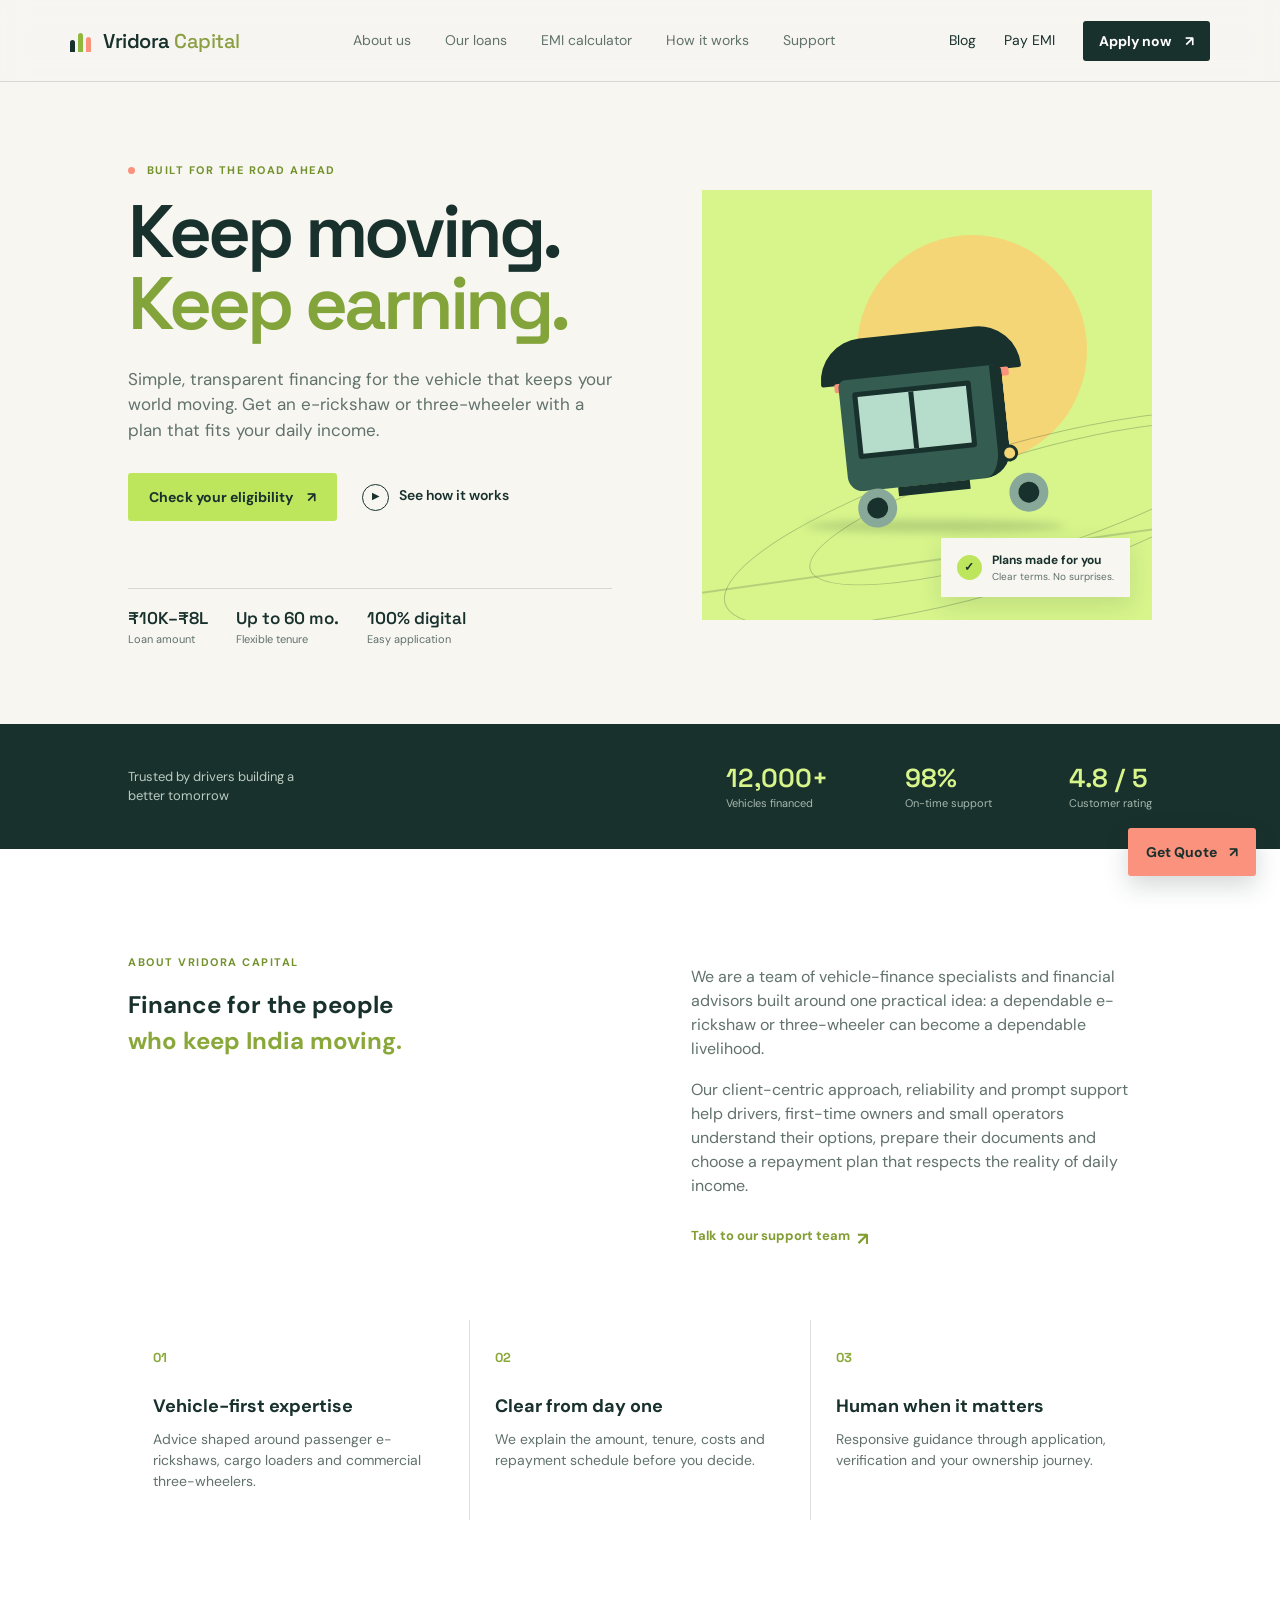
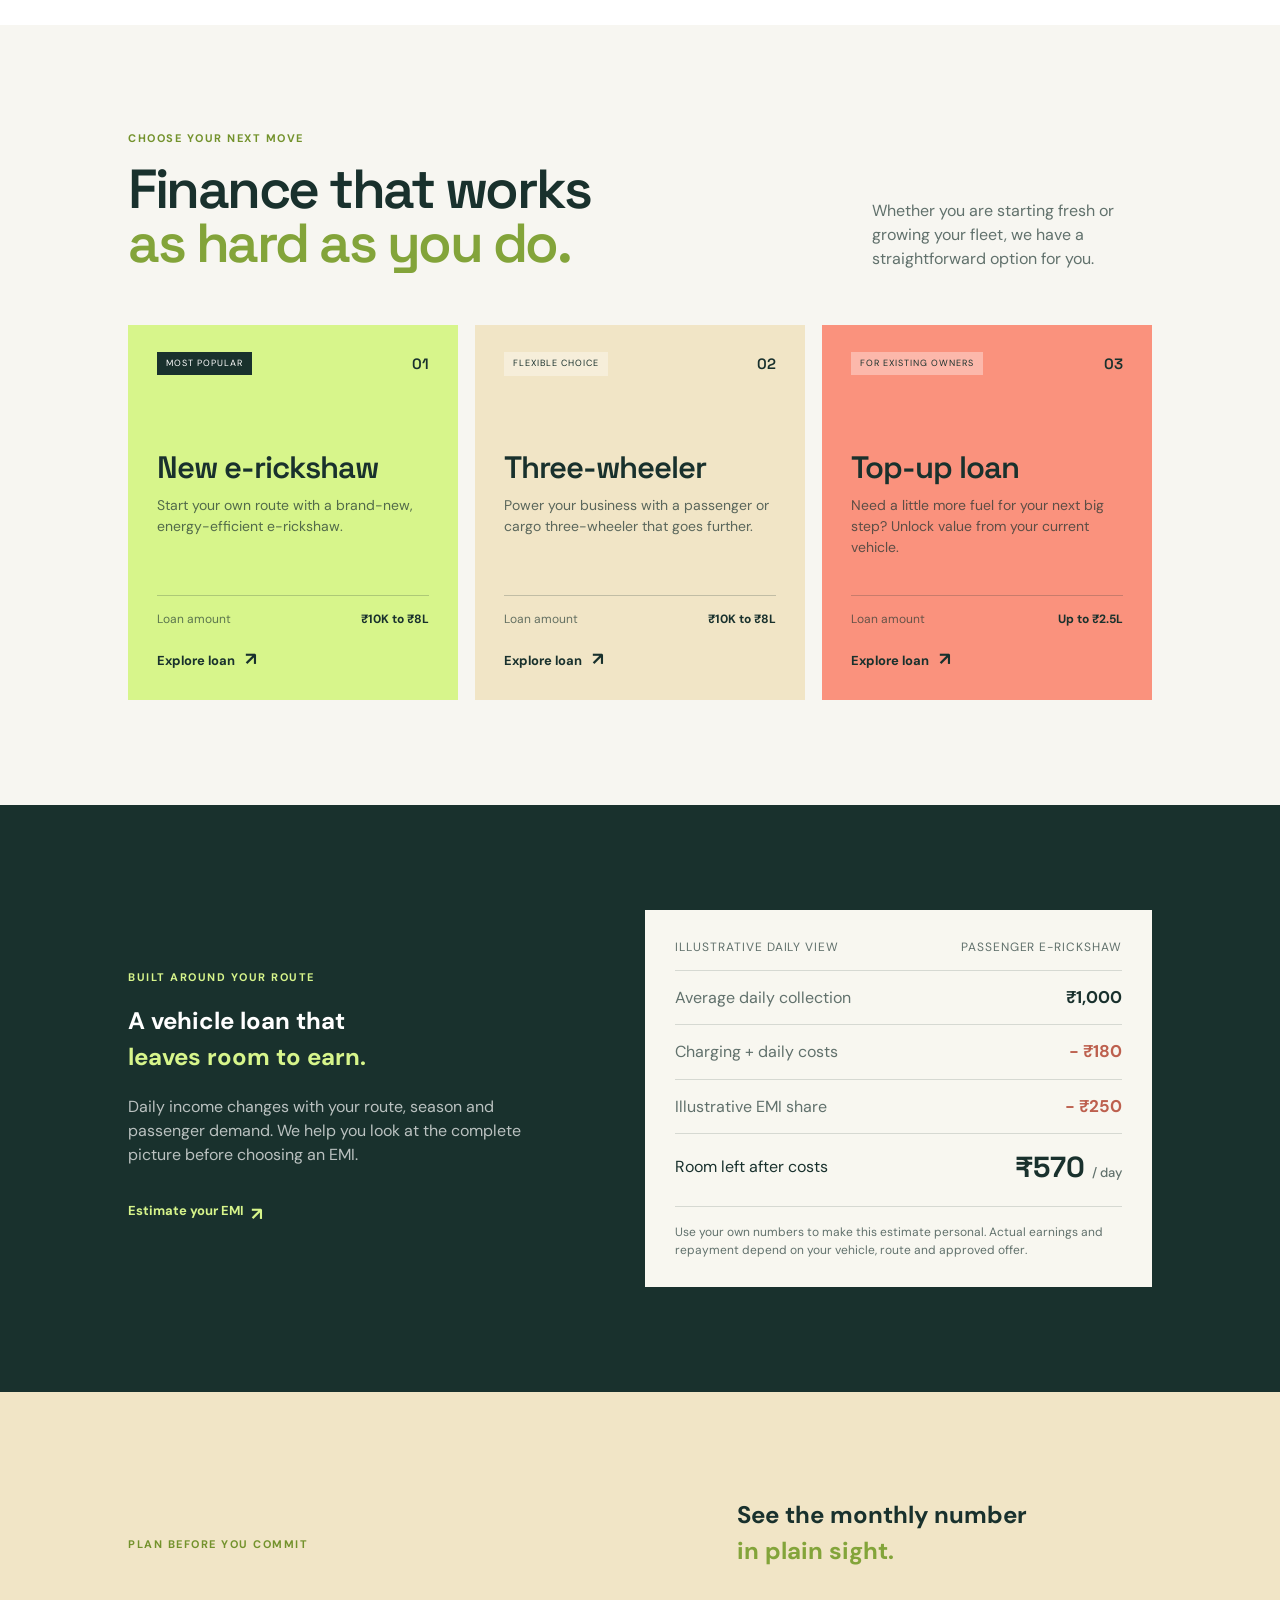
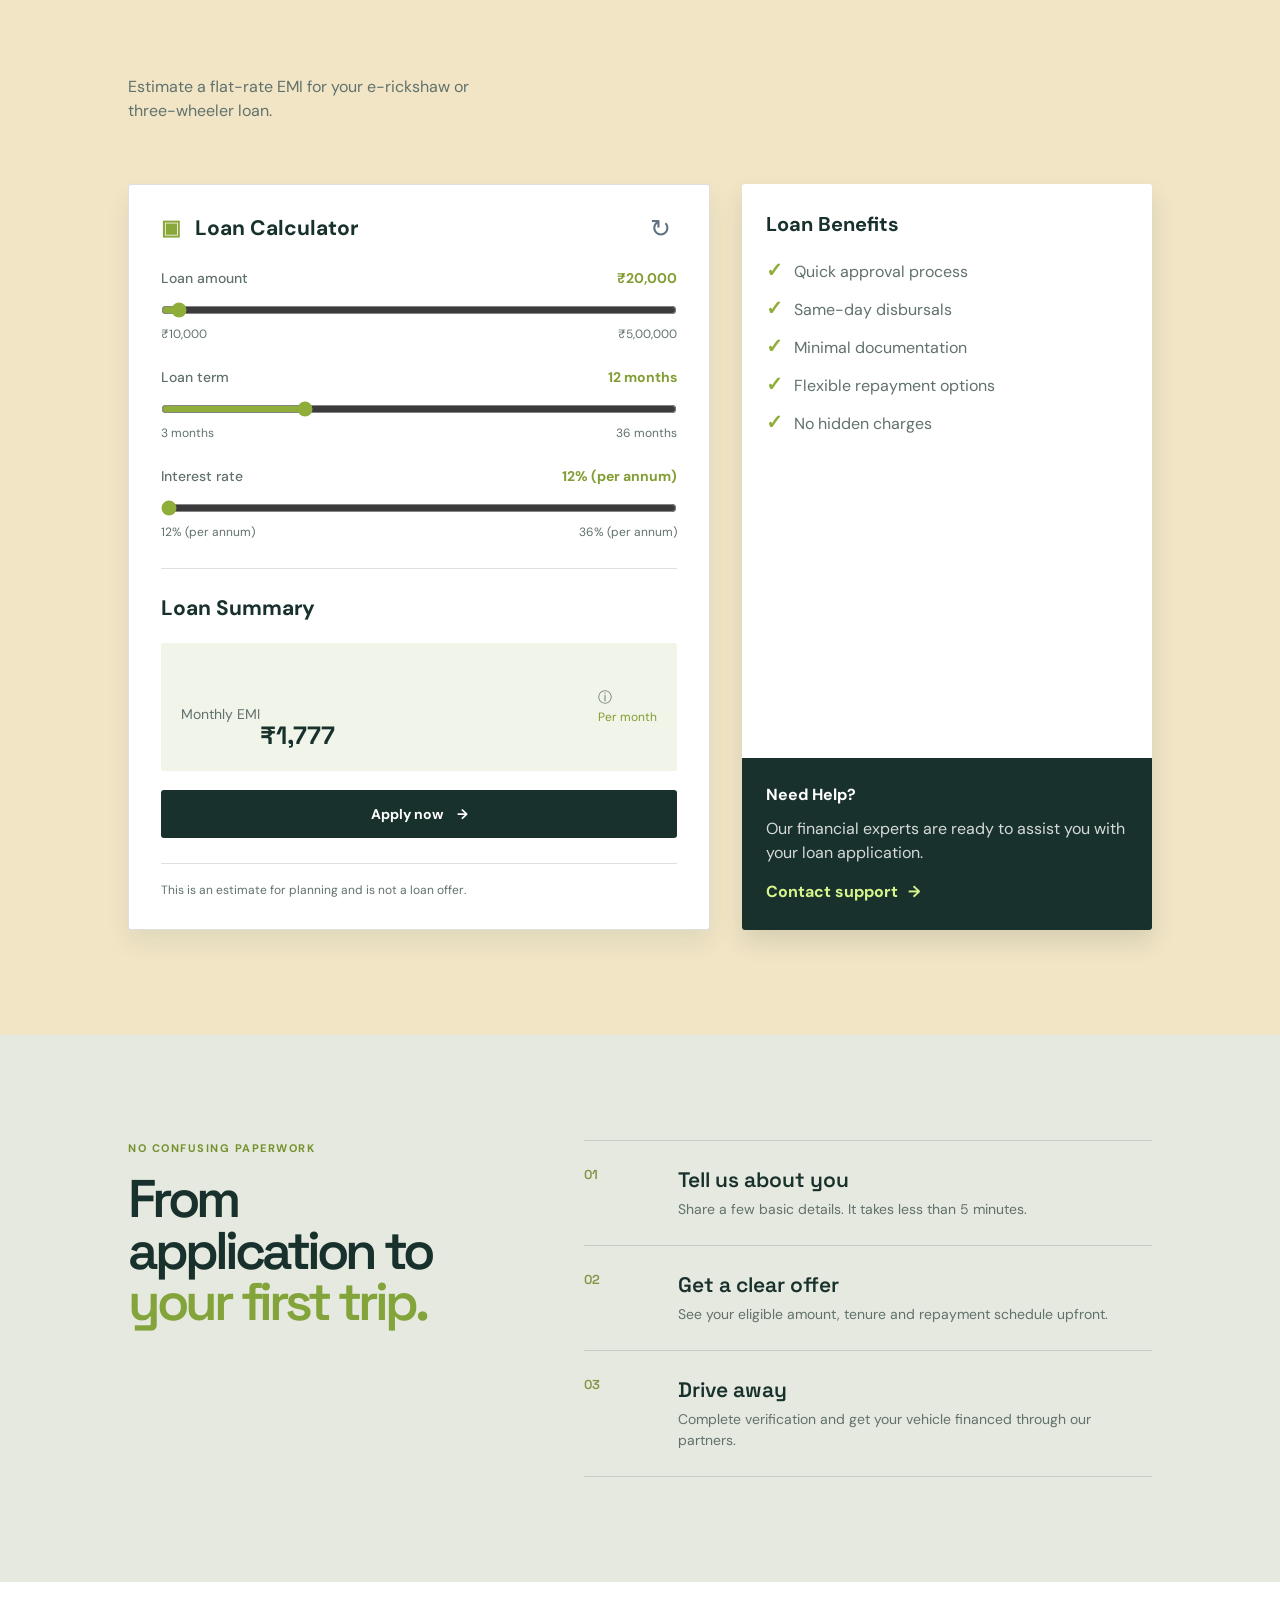
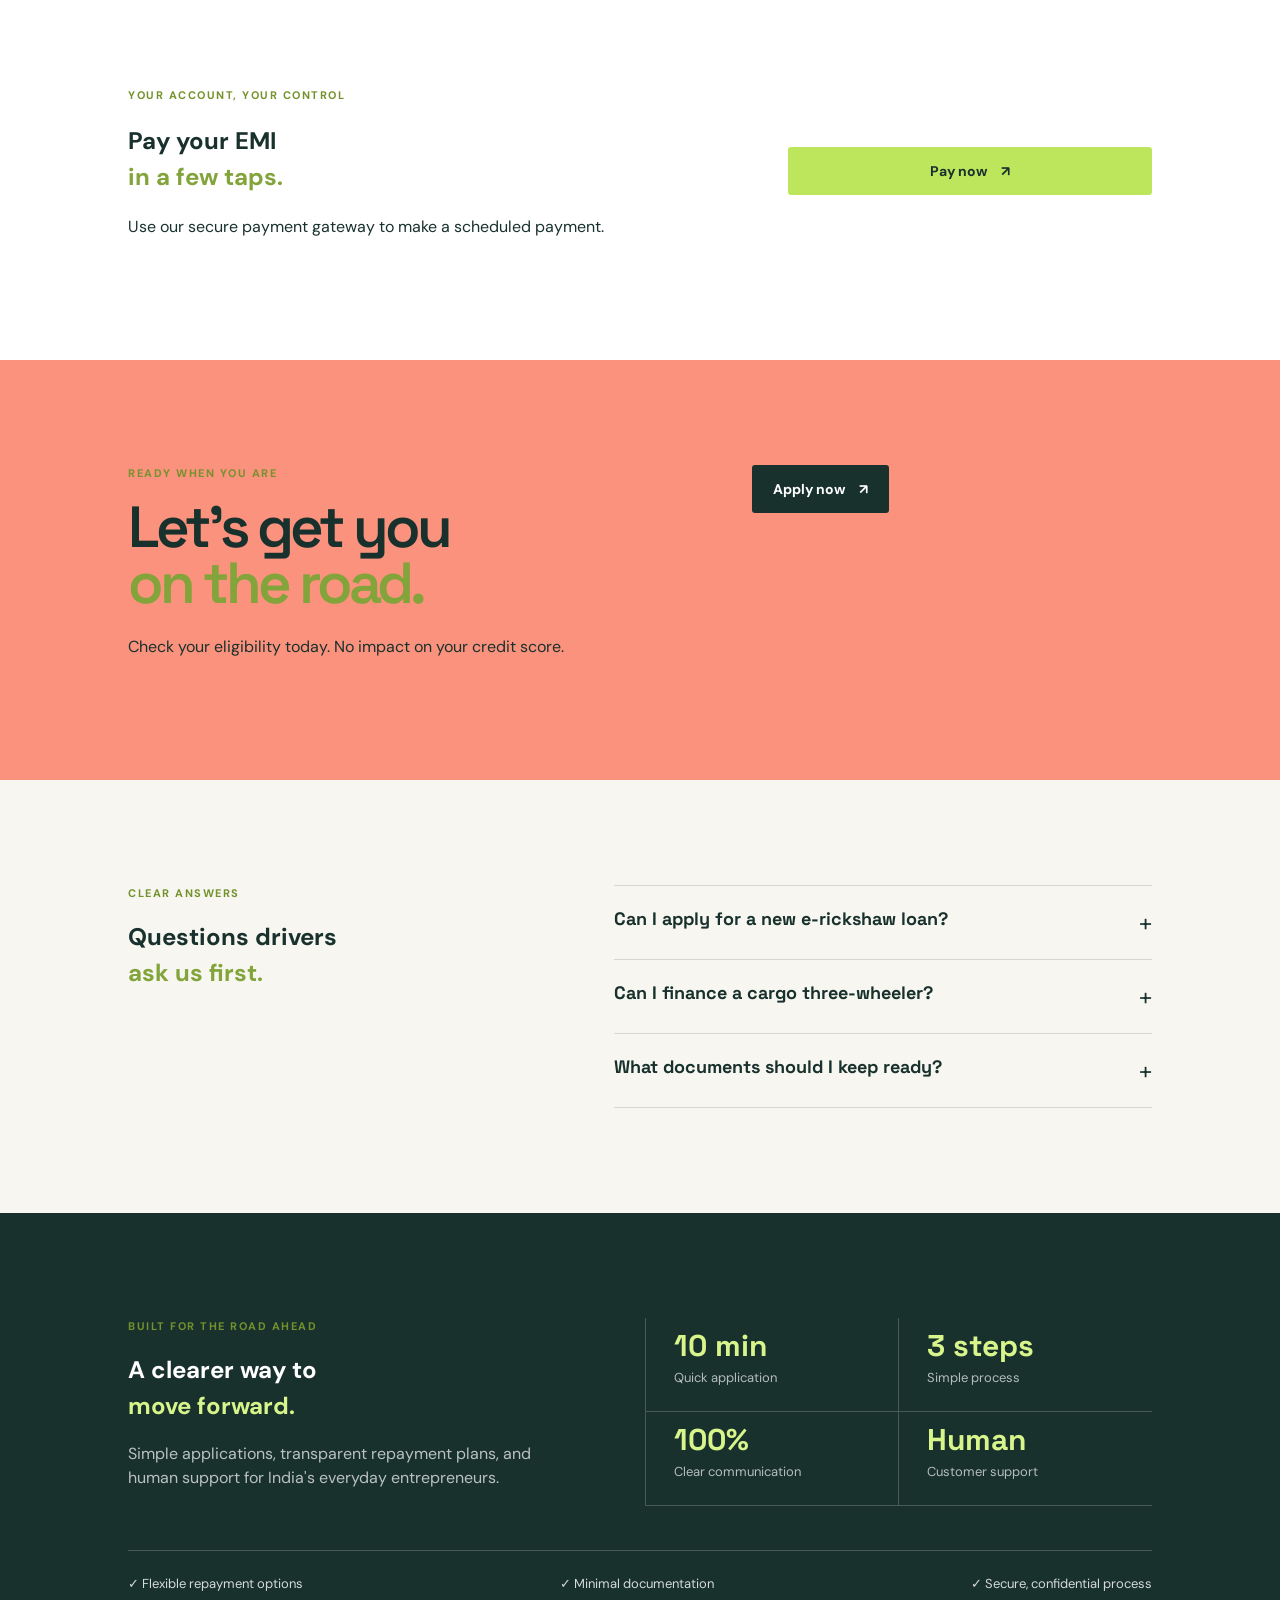
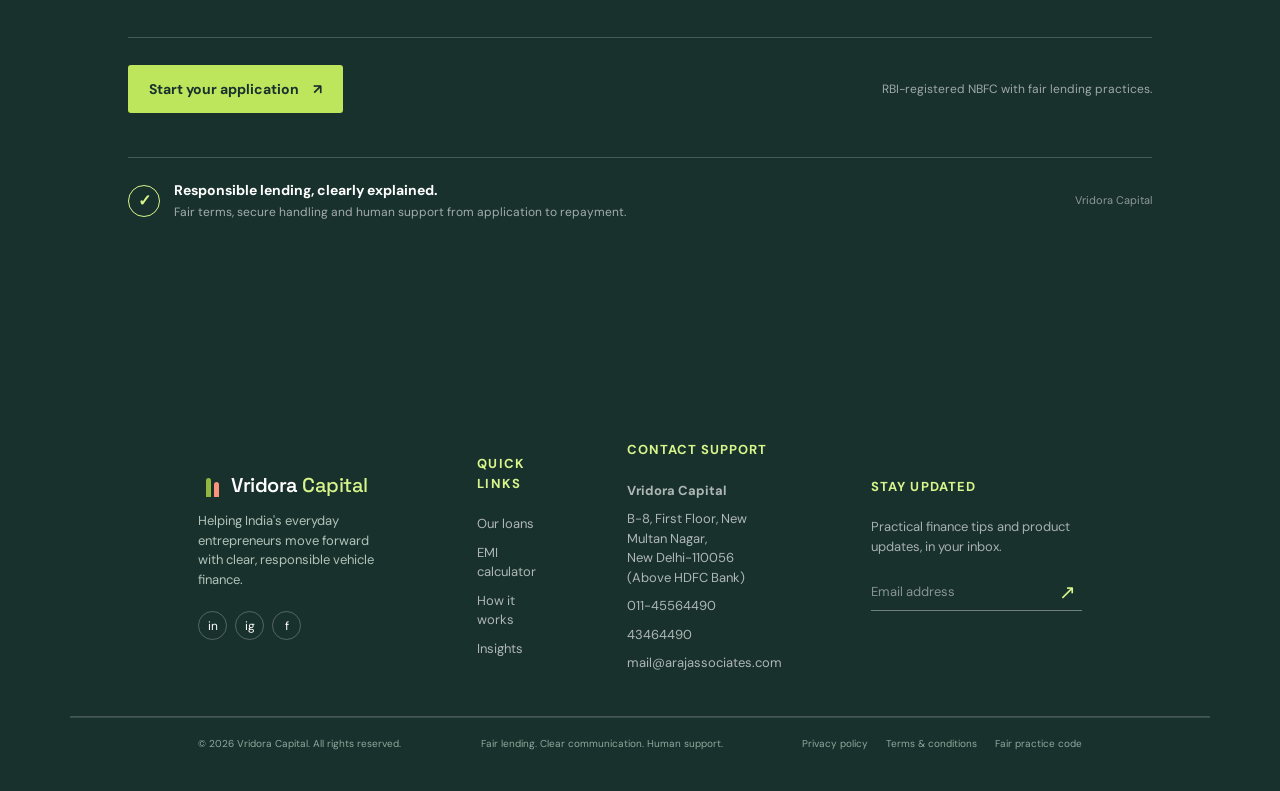
==== commit 7e891a1e: "Add Pay EMI page and route" ====
--- a/index.html
+++ b/index.html
@@ -159,7 +159,7 @@
     </nav>
     <div class="header-actions">
       <a class="text-link" href="blog.html">Blog</a>
-      <a class="text-link" href="#pay">Pay EMI</a>
+      <a class="text-link" href="https://vridoracapital.com/payemi" target="_blank" rel="noopener">Pay EMI</a>
       <a class="button button-dark button-small" href="#apply">Apply now <span aria-hidden="true">↗</span></a>
     </div>
     <button class="menu-toggle" aria-label="Open menu" aria-expanded="false">☰</button>
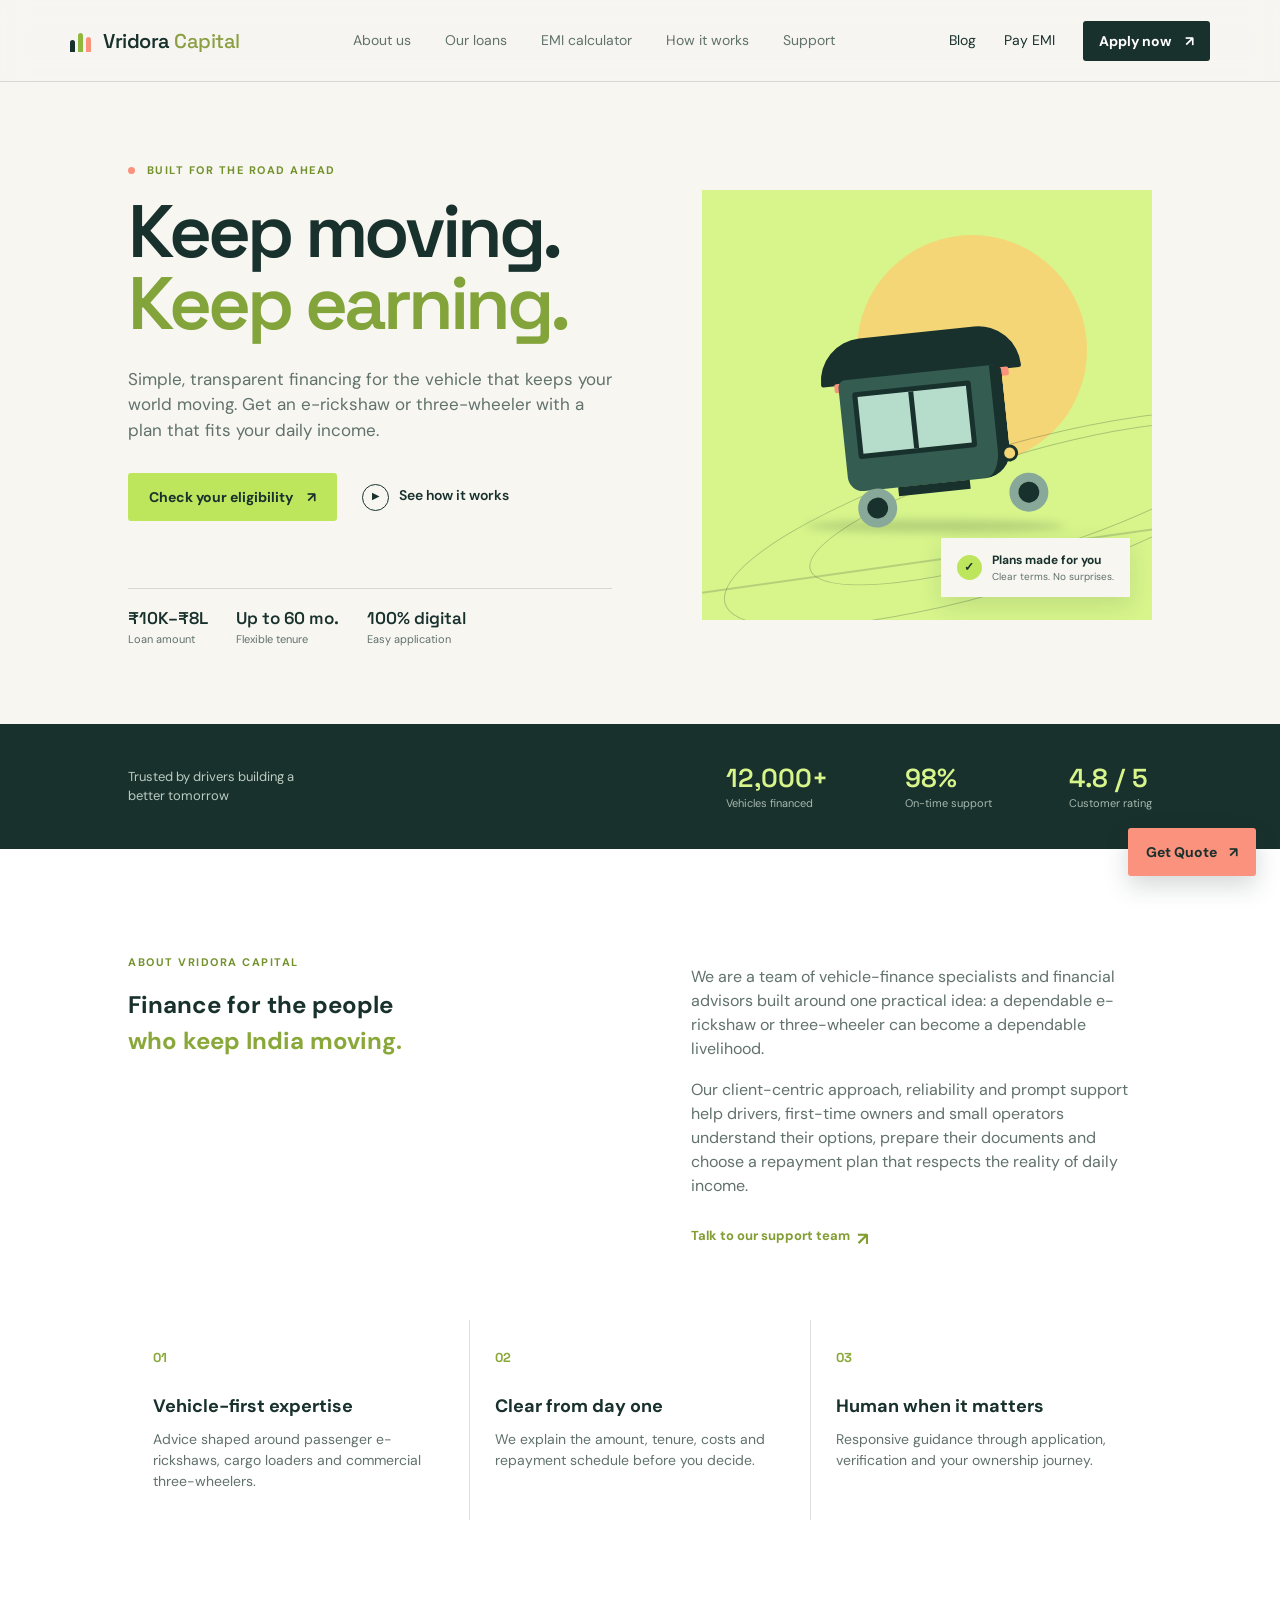
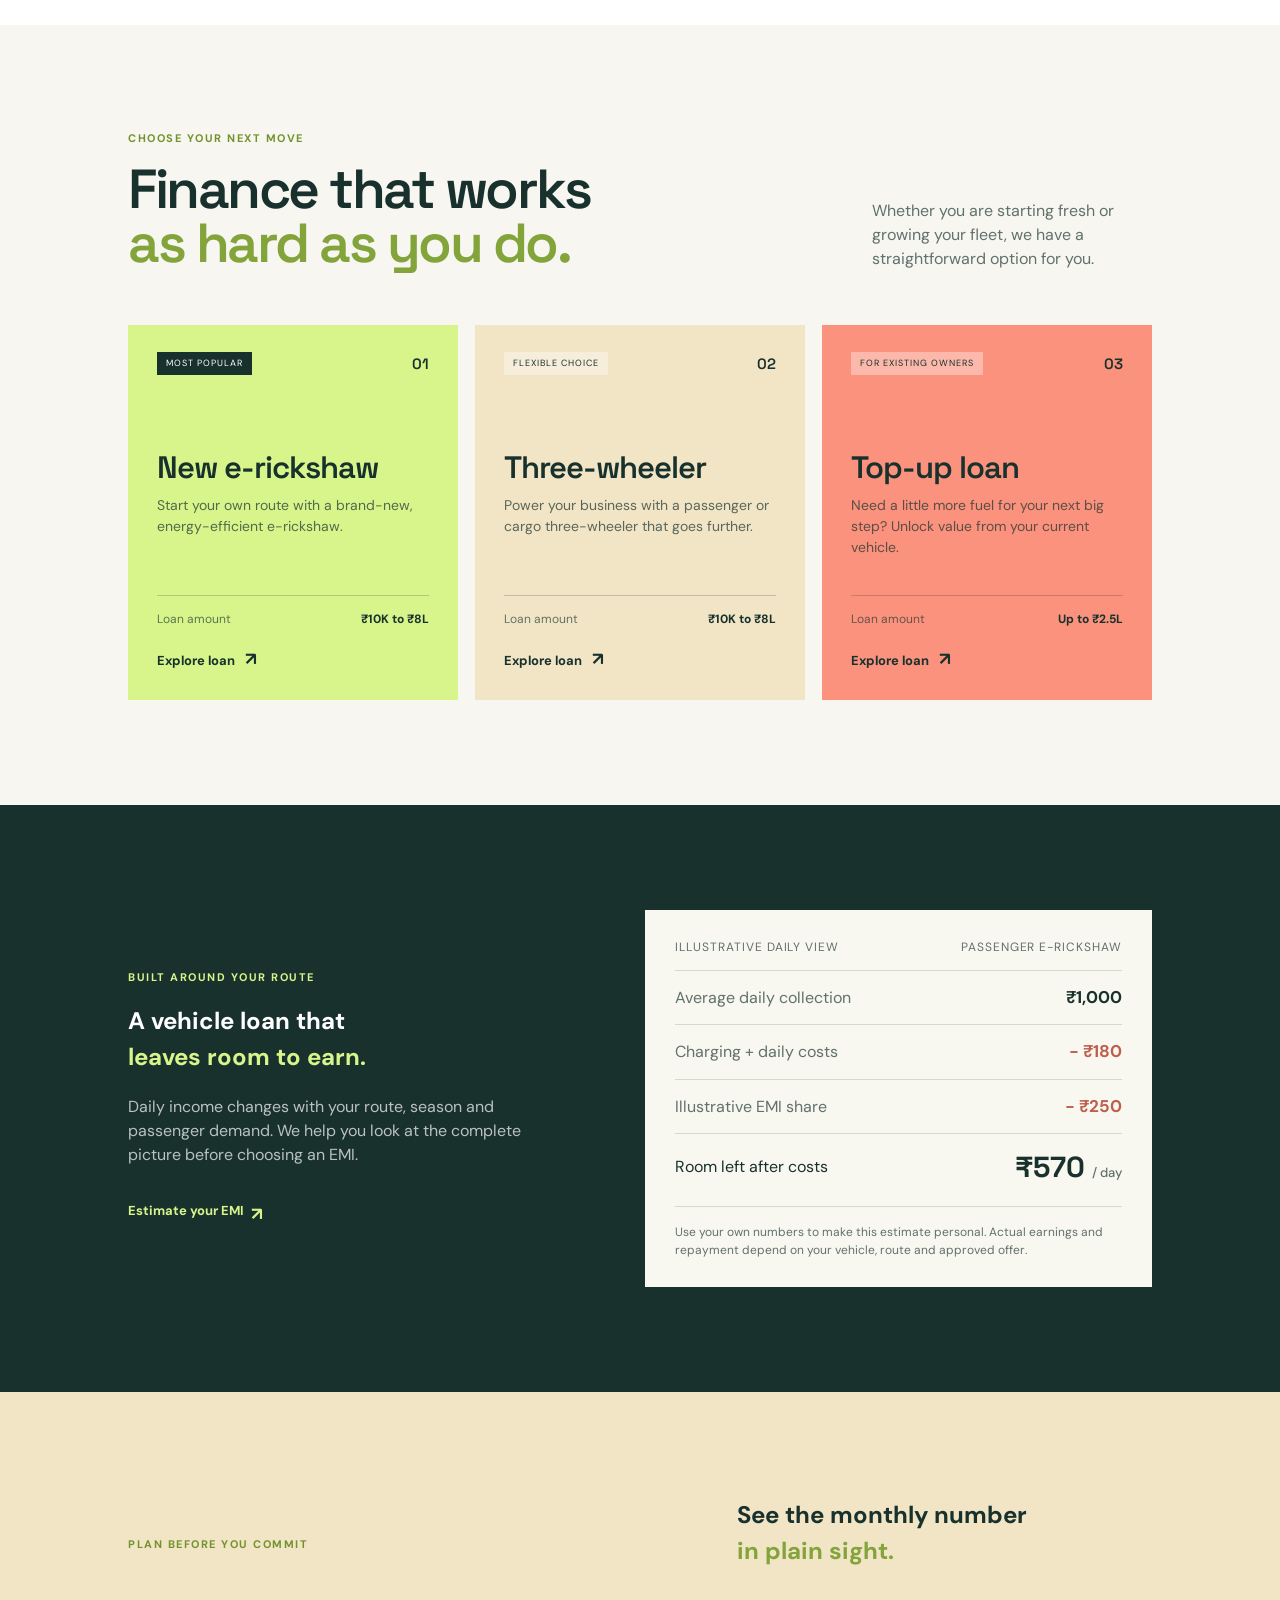
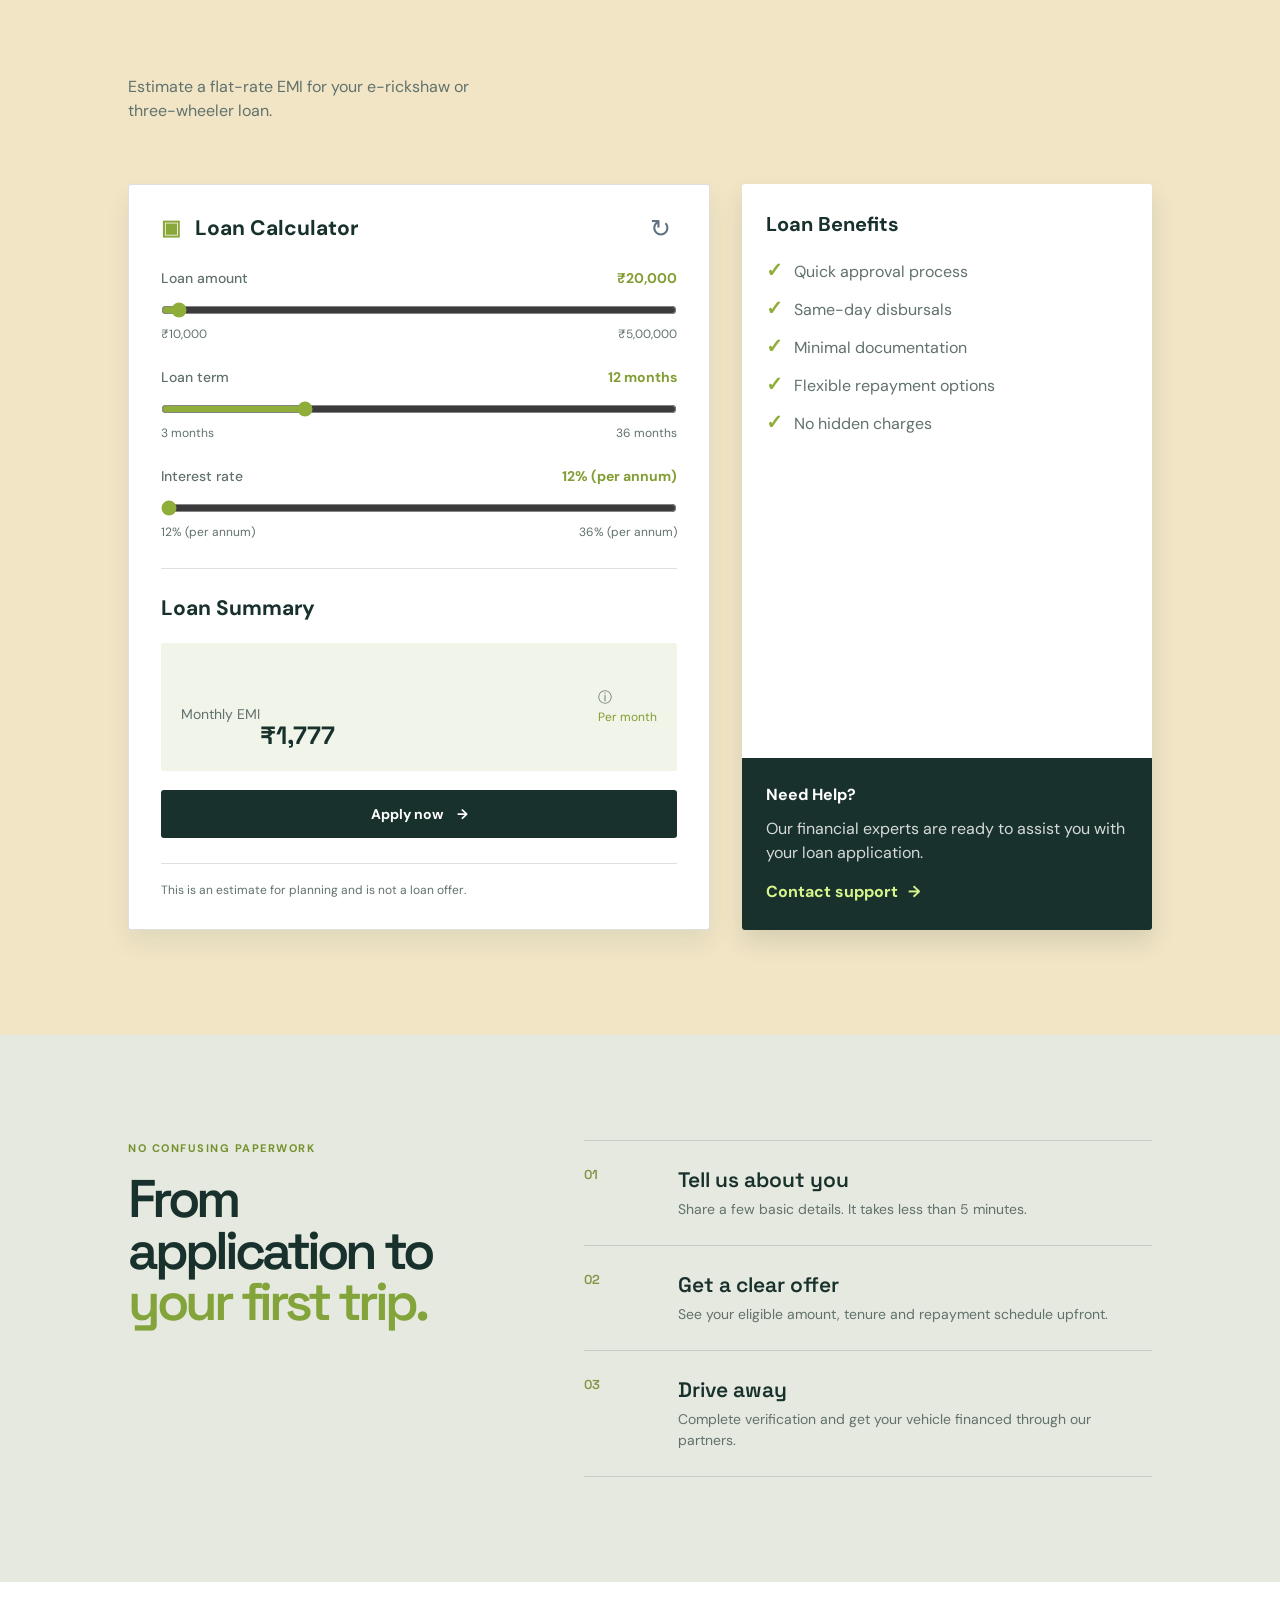
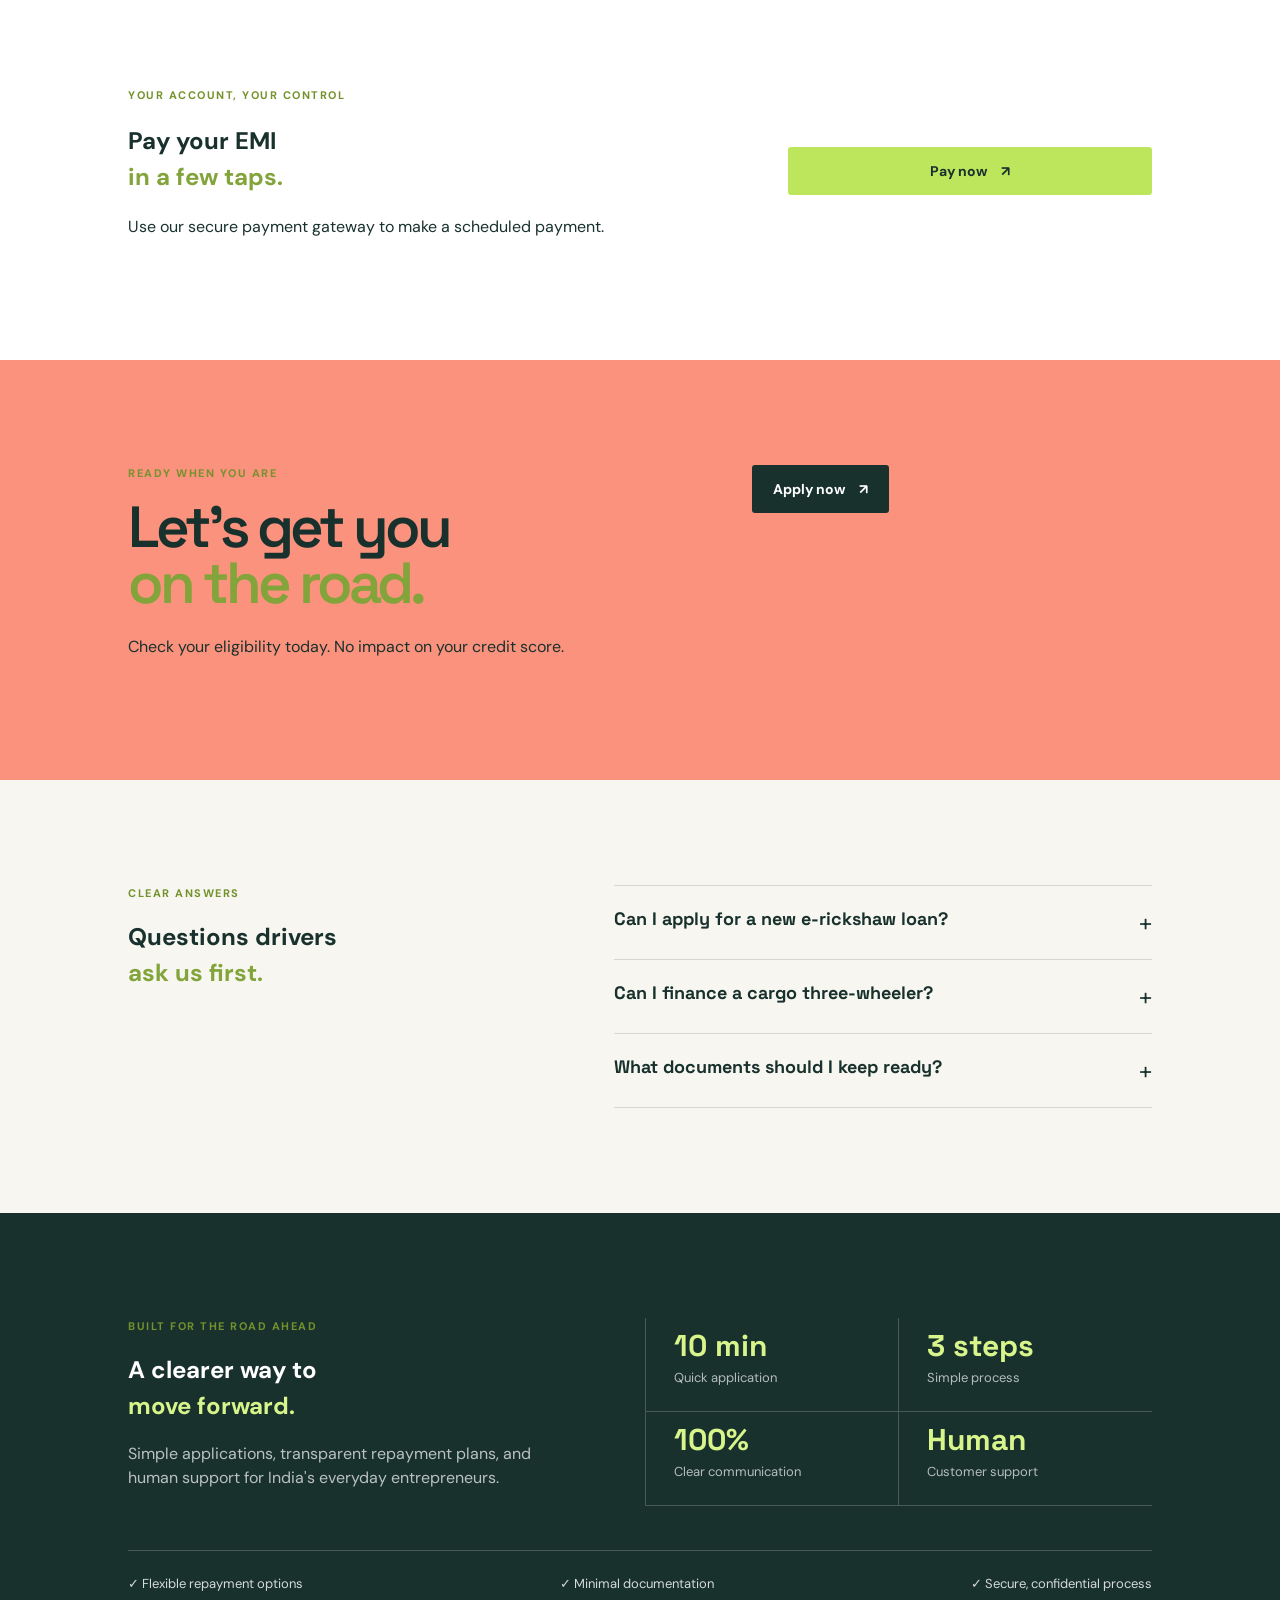
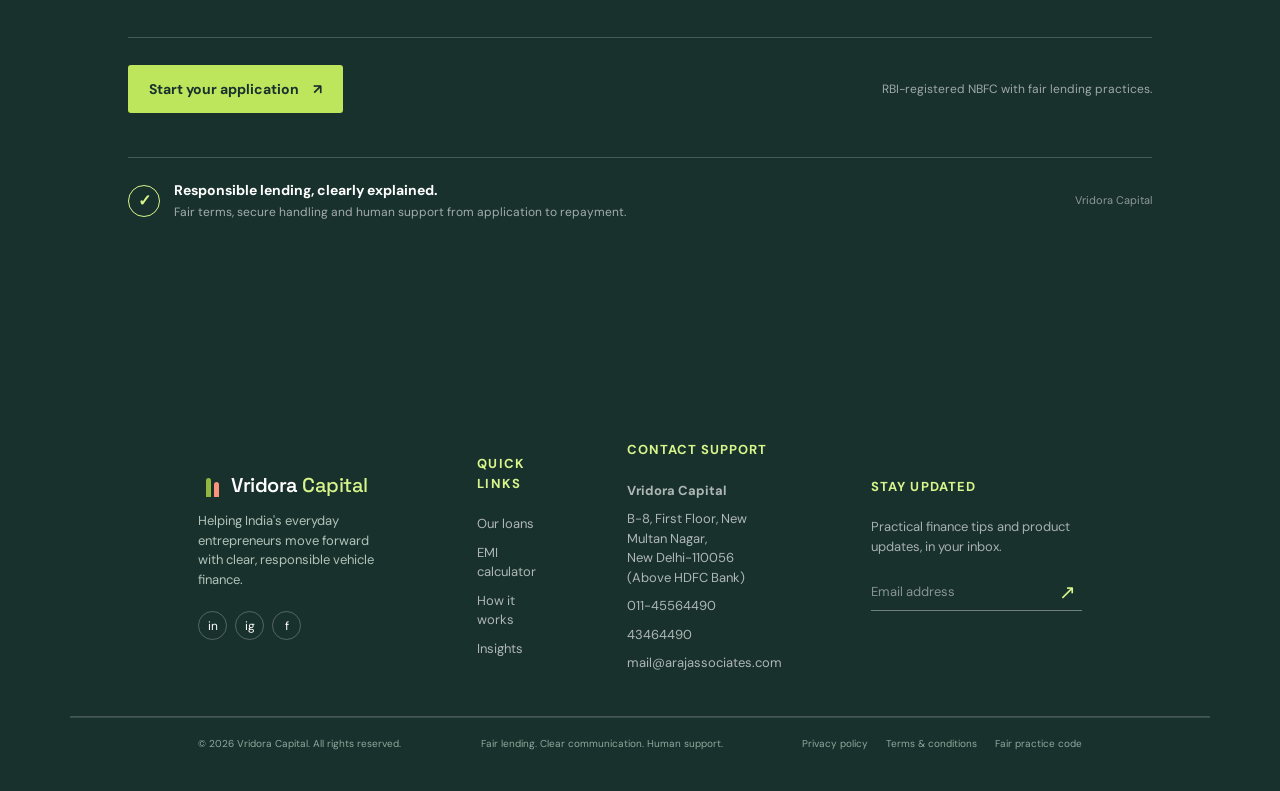
==== commit 56c20979: "Point Pay Now to Pay EMI page" ====
--- a/index.html
+++ b/index.html
@@ -281,7 +281,7 @@
 
     <section id="pay" class="pay-section pay-cta-section section-pad">
       <div class="pay-cta-copy"><p class="eyebrow">Your account, your control</p><h2>Pay your EMI<br><em>in a few taps.</em></h2><p>Use our secure payment gateway to make a scheduled payment.</p></div>
-      <a class="button button-primary pay-now-button" href="https://saarthifinance.in/pay-now" target="_blank" rel="noopener">Pay now <span aria-hidden="true">↗</span></a>
+      <a class="button button-primary pay-now-button" href="https://vridoracapital.com/payemi" target="_blank" rel="noopener">Pay now <span aria-hidden="true">↗</span></a>
     </section>
 
     <section id="apply" class="apply-section section-pad"><div class="apply-inner"><div><p class="eyebrow">Ready when you are</p><h2>Let’s get you<br><em>on the road.</em></h2><p>Check your eligibility today. No impact on your credit score.</p></div><div class="apply-cta"><a class="button button-dark" href="#apply">Apply now <span aria-hidden="true">↗</span></a></div></div></section>
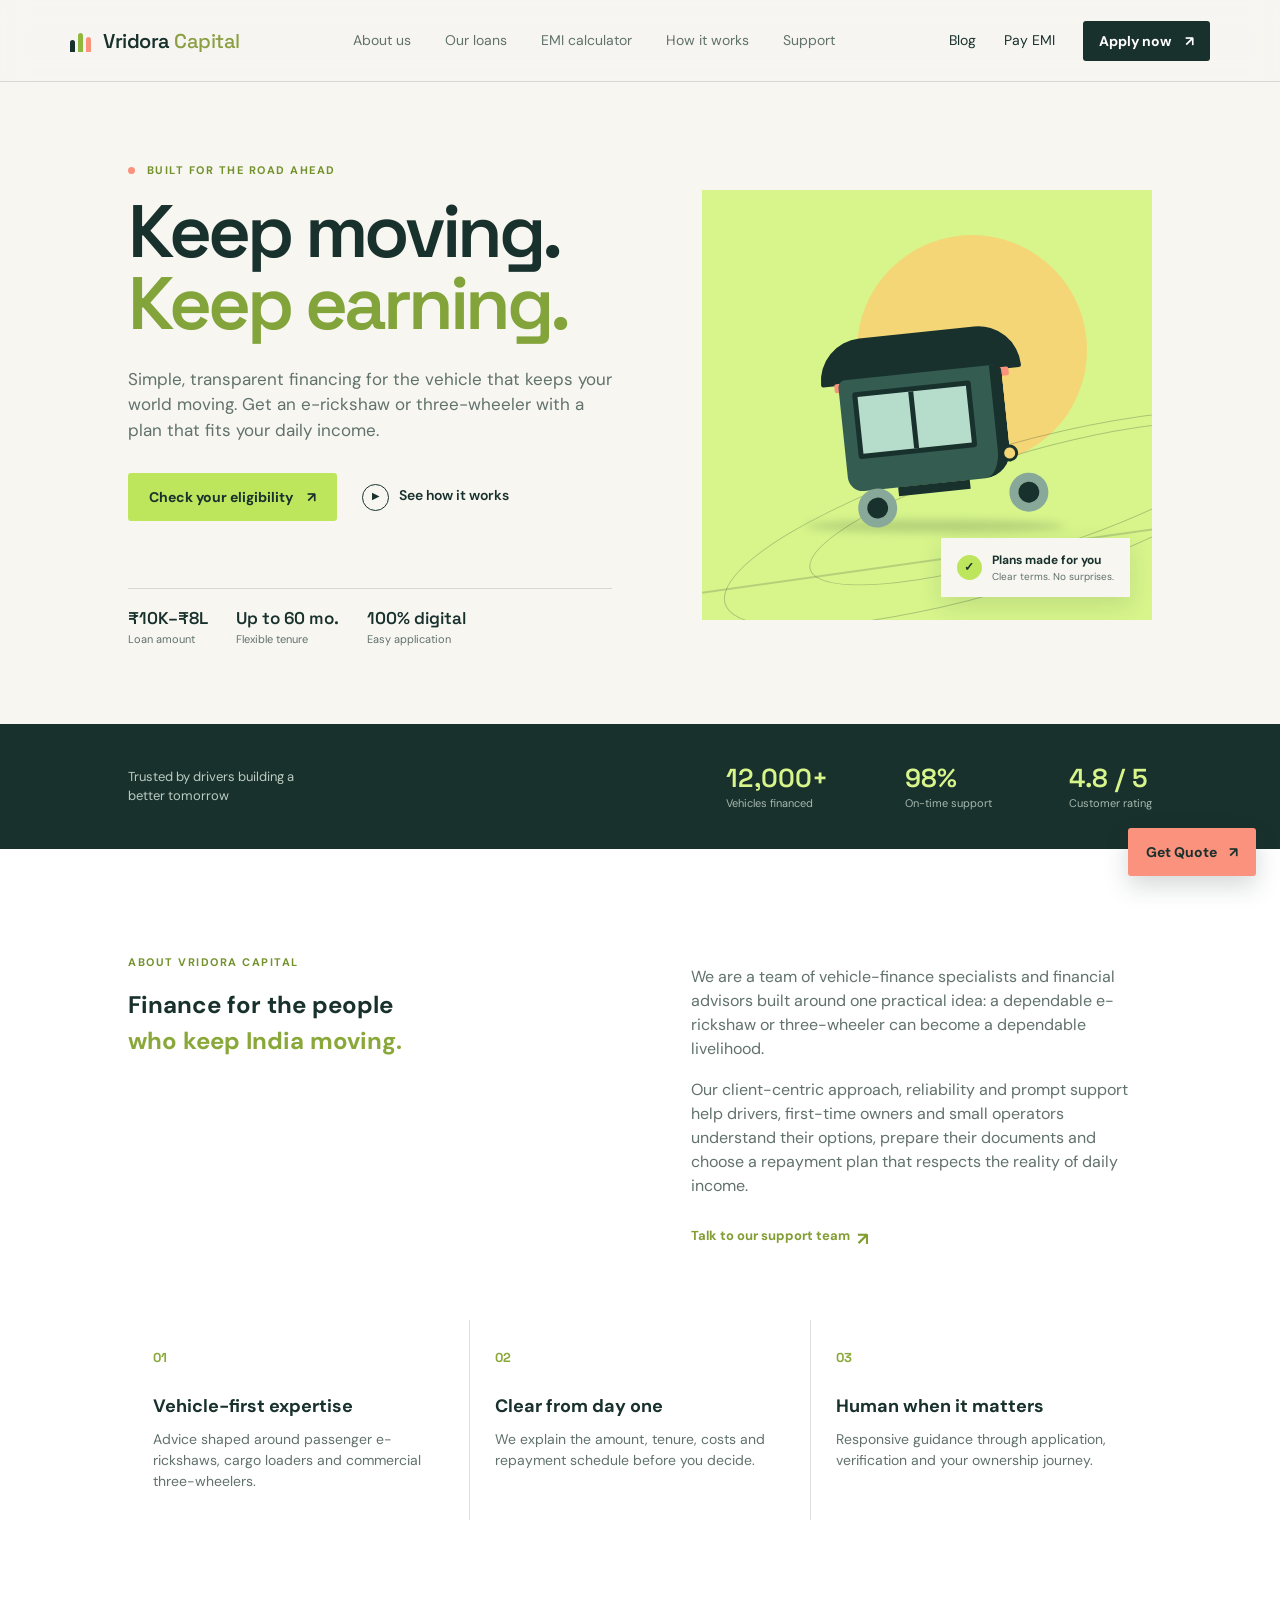
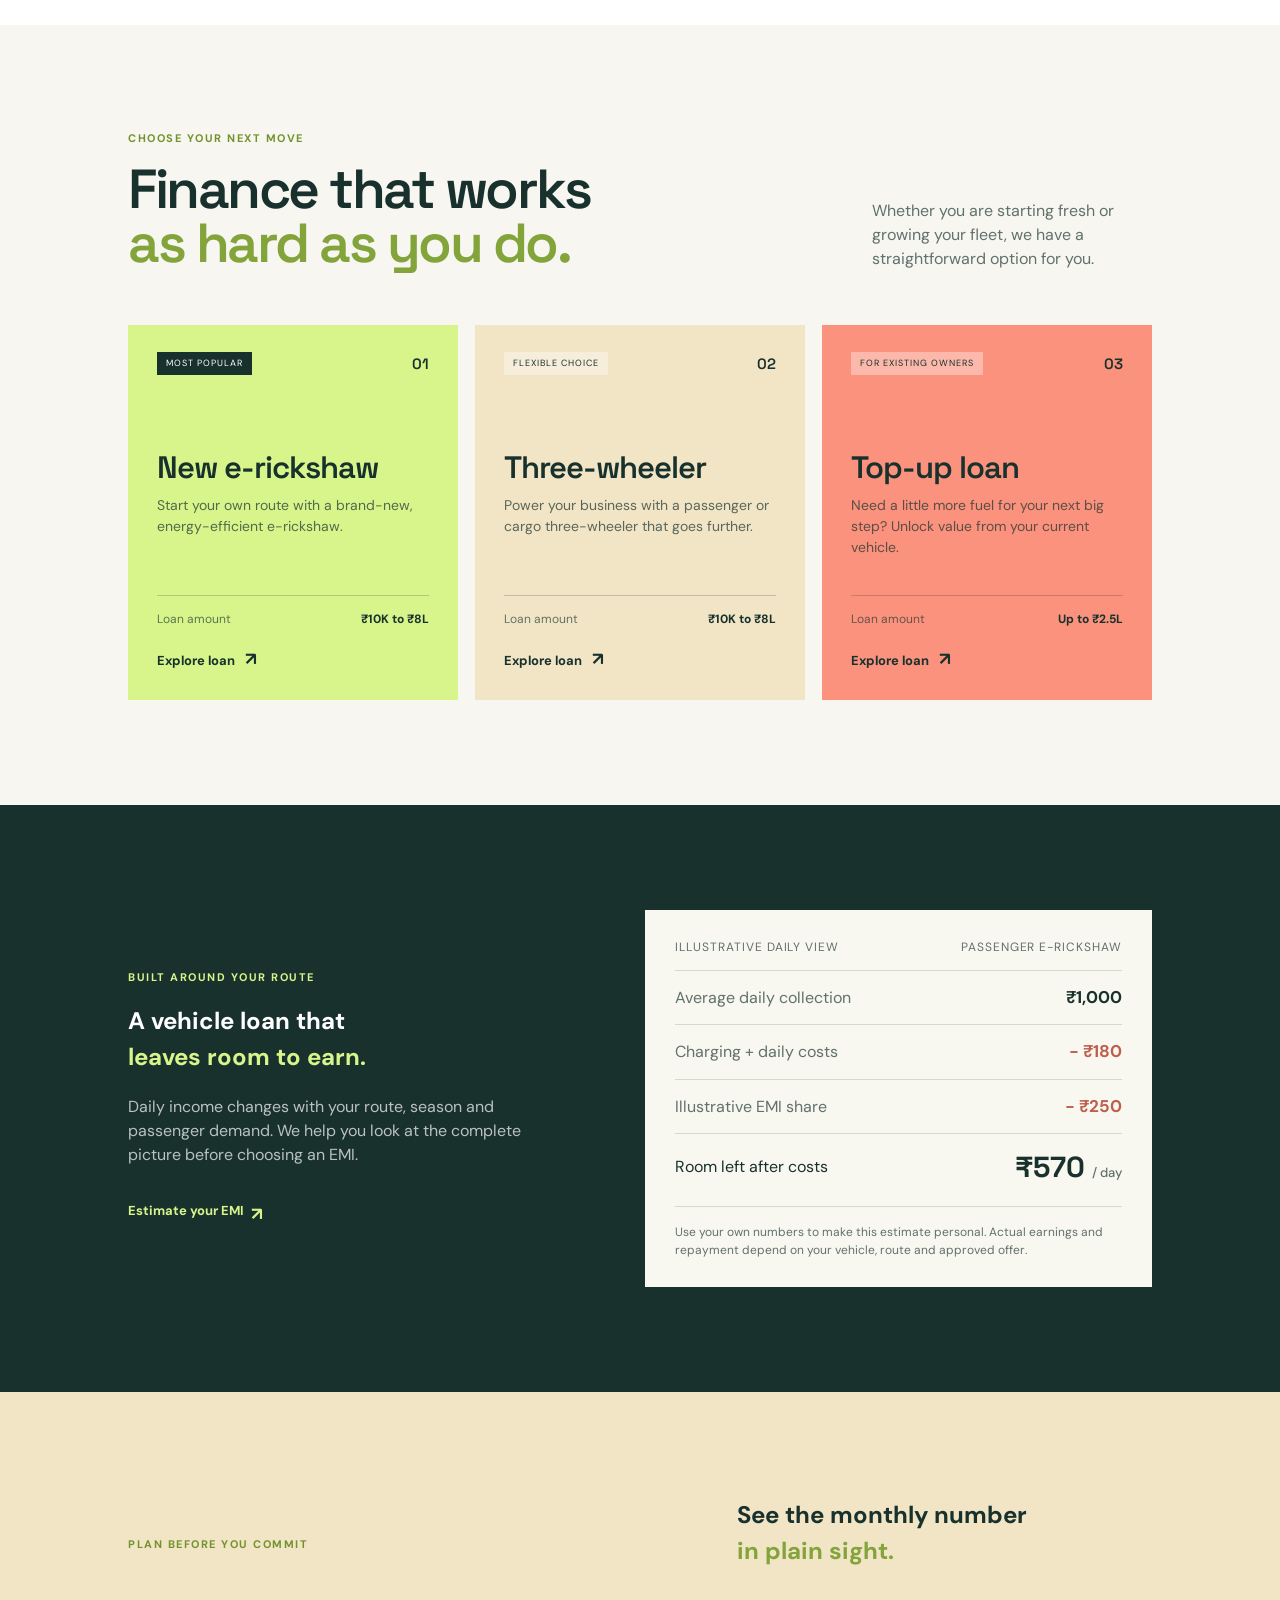
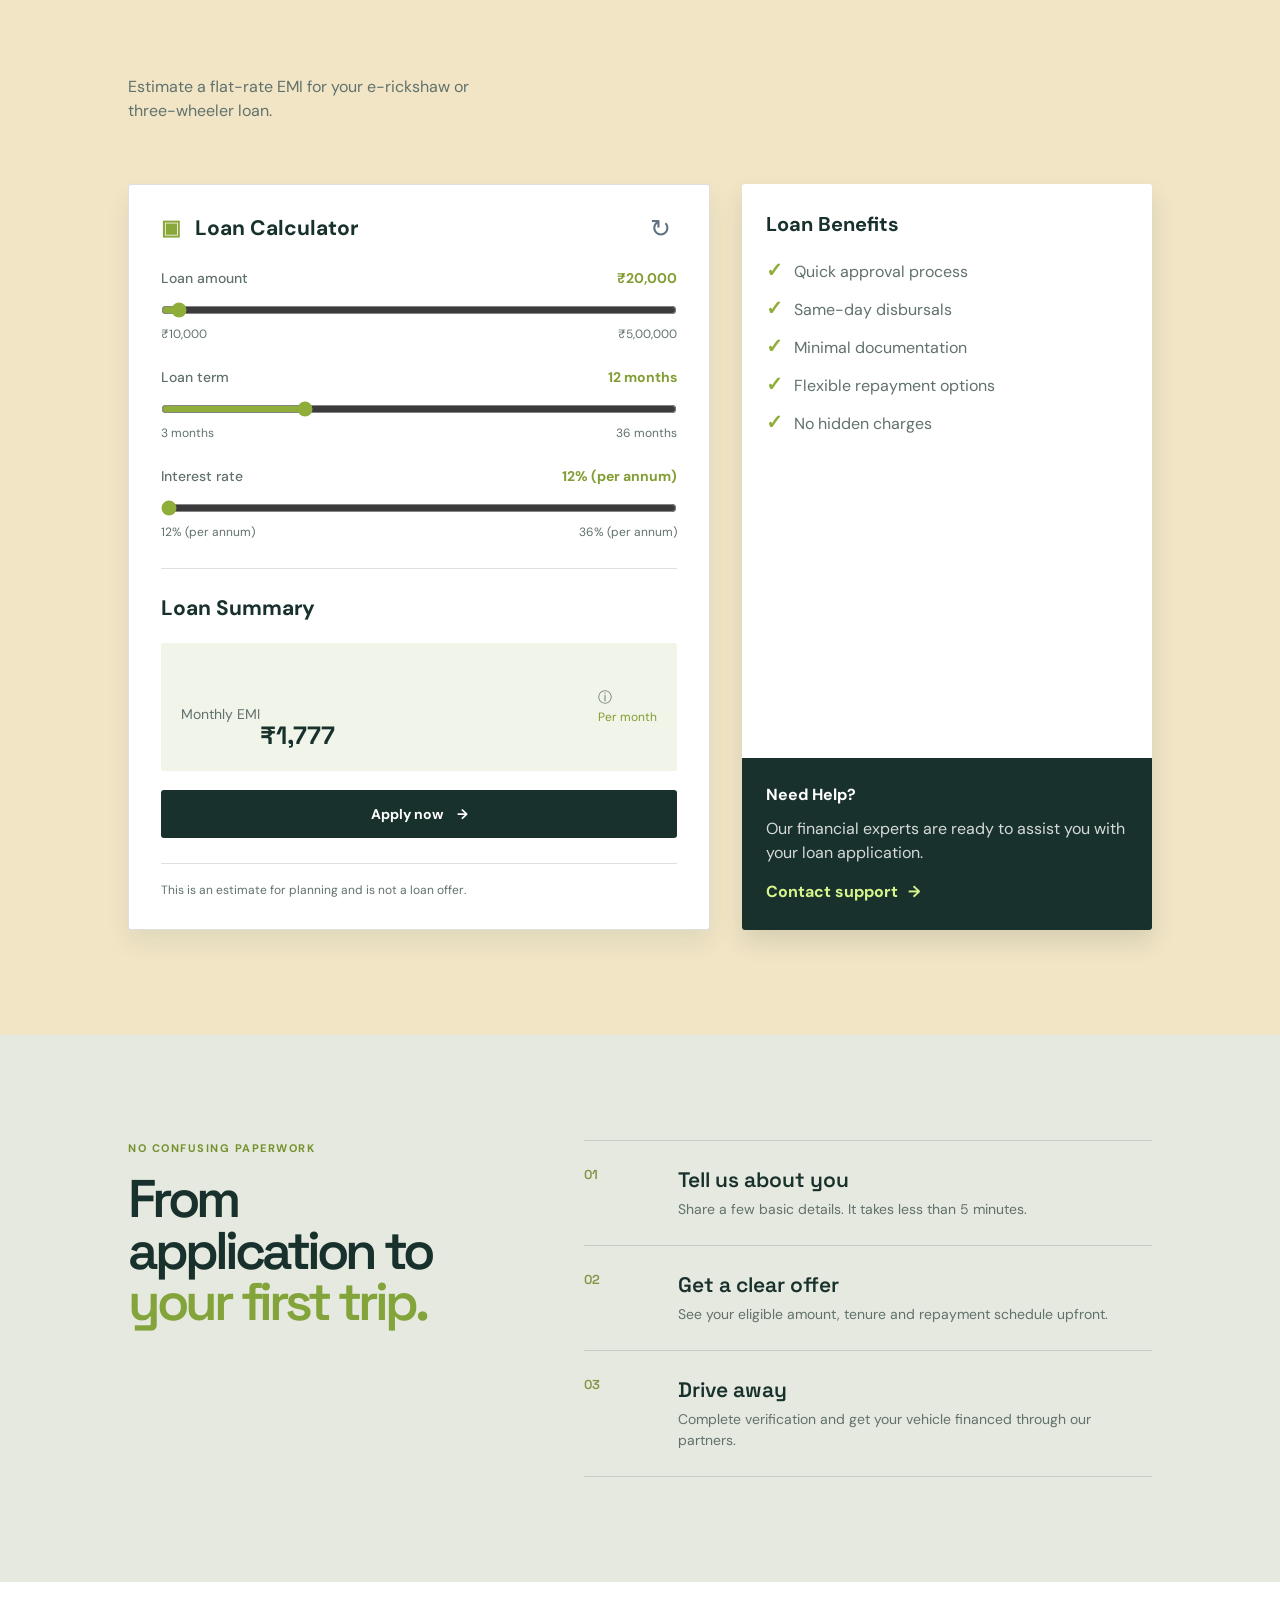
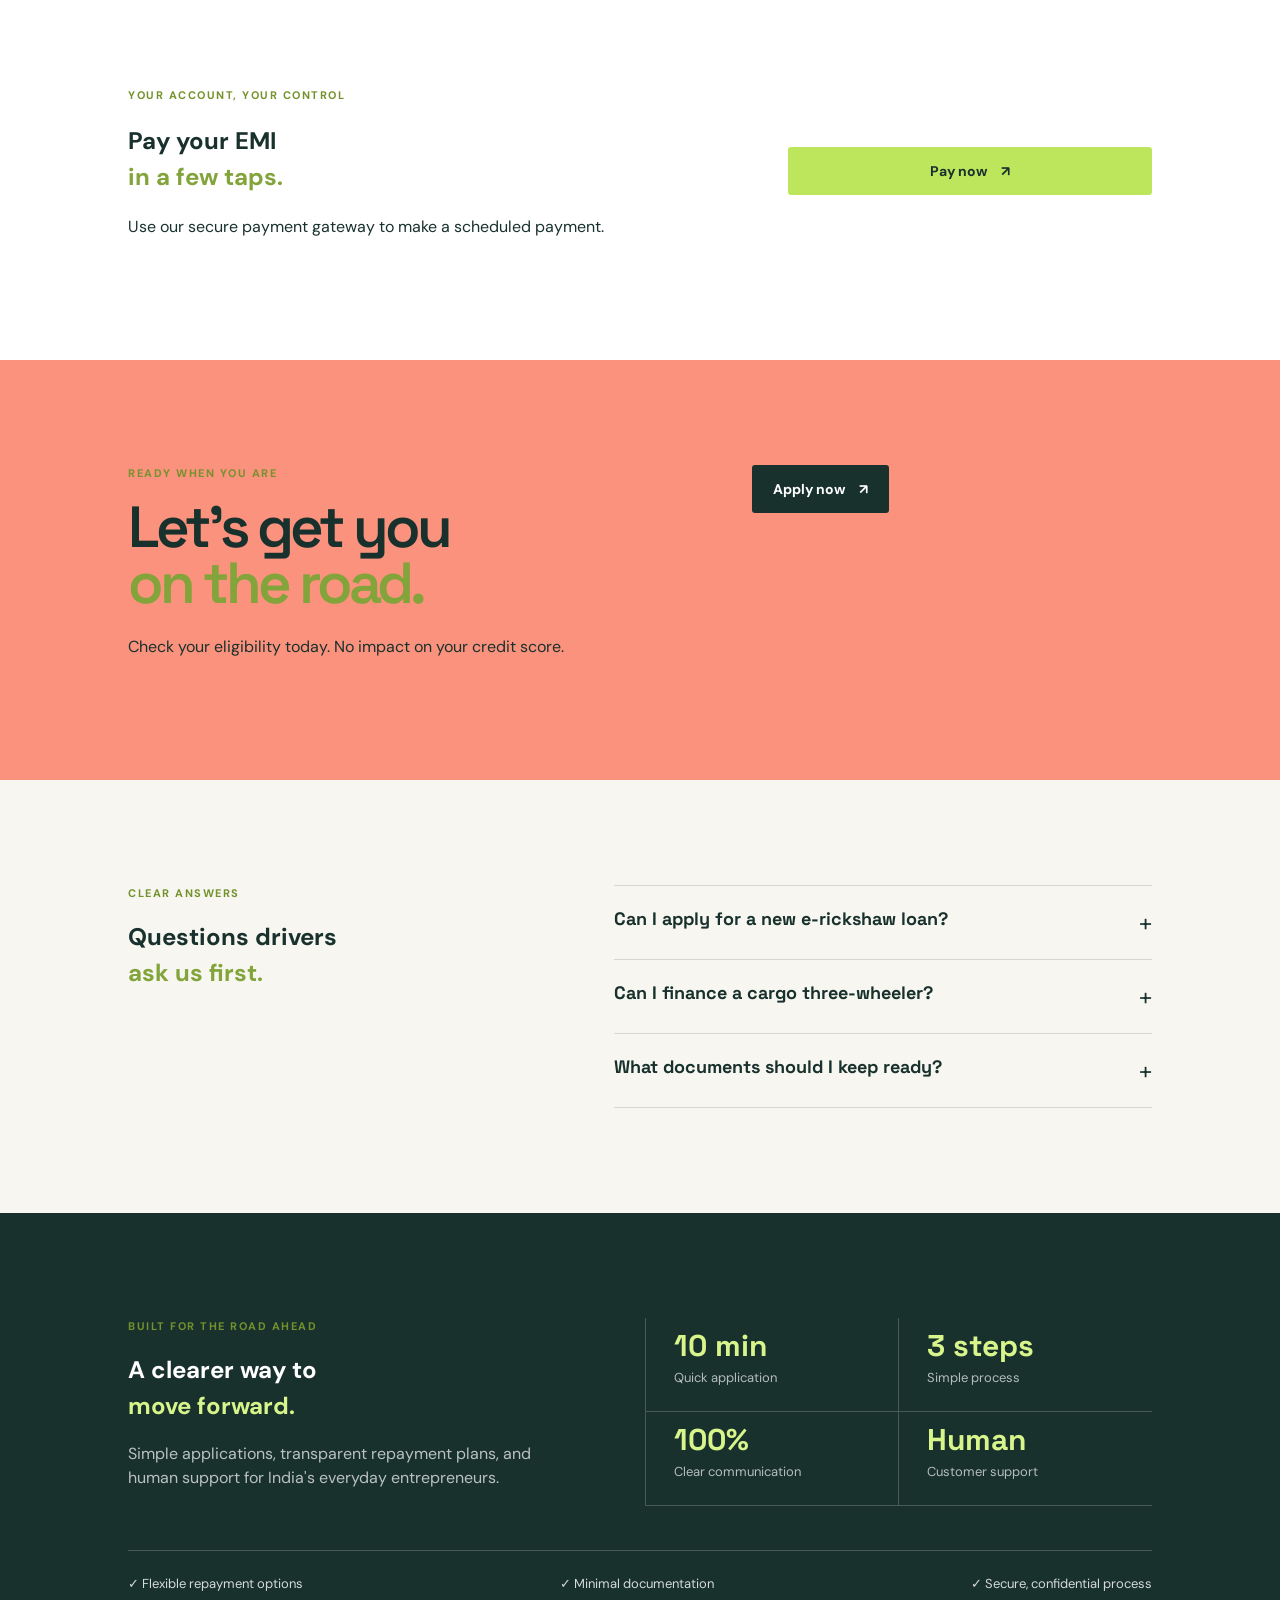
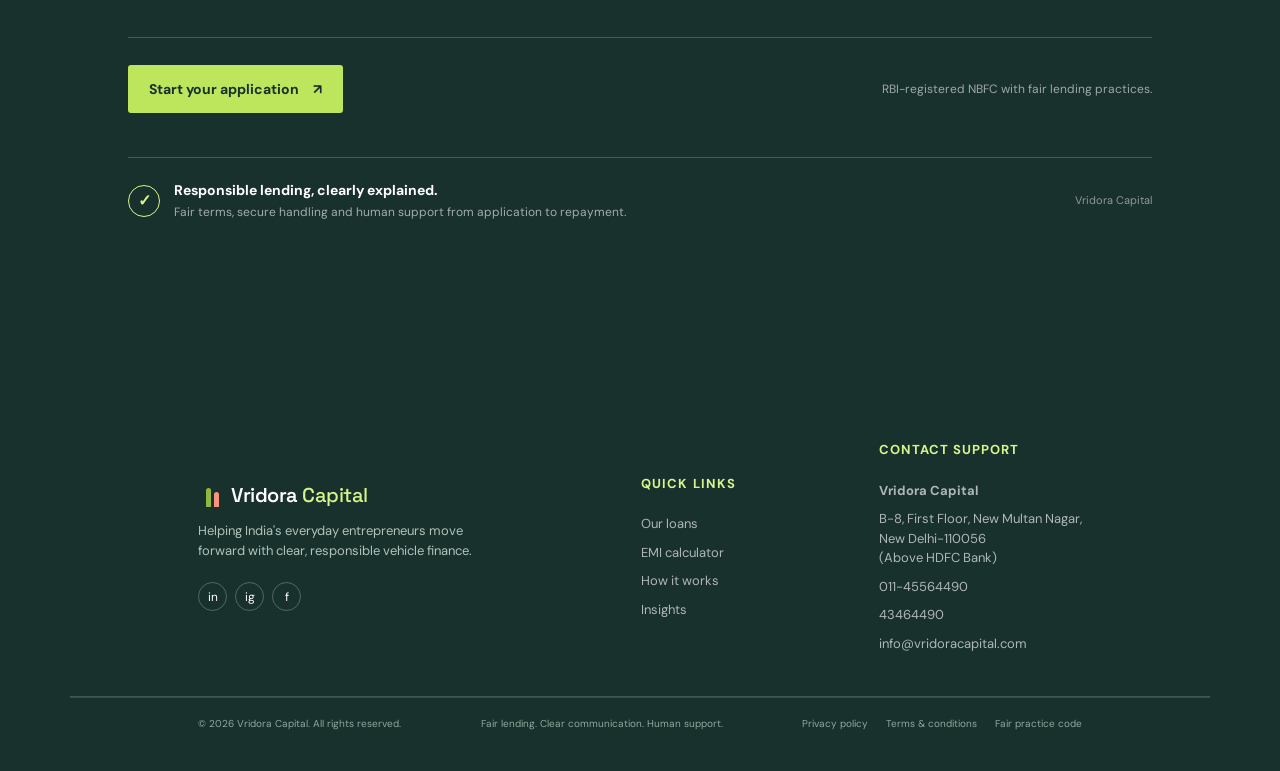
==== commit 71d0ac75: "Add files via upload" ====
--- a/index.html
+++ b/index.html
@@ -6,18 +6,18 @@
   <meta name="description" content="Vridora Capital offers e-rickshaw, passenger and cargo three-wheeler loans with clear EMIs, flexible tenure and human support.">
   <meta name="robots" content="index,follow,max-image-preview:large">
   <meta name="theme-color" content="#19312d">
-  <link rel="canonical" href="https://saarthifinance.in/">
+  <link rel="canonical" href="https://vridoracapital.com/">
   <meta property="og:type" content="website">
   <meta property="og:site_name" content="Vridora Capital">
   <meta property="og:title" content="E-rickshaw and three-wheeler loans | Vridora Capital">
   <meta property="og:description" content="Clear vehicle finance for e-rickshaw, passenger and cargo three-wheeler owners.">
-  <meta property="og:url" content="https://saarthifinance.in/">
+  <meta property="og:url" content="https://vridoracapital.com/">
   <meta name="twitter:card" content="summary">
   <meta name="twitter:title" content="E-rickshaw and three-wheeler loans | Vridora Capital">
   <meta name="twitter:description" content="Clear vehicle finance for e-rickshaw, passenger and cargo three-wheeler owners.">
   <title>E-rickshaw &amp; Three-wheeler Loans | Vridora Capital</title>
   <script type="application/ld+json">
-  {"@context":"https://schema.org","@graph":[{"@type":"Organization","@id":"https://saarthifinance.in/#organization","name":"Vridora Capital","url":"https://saarthifinance.in/","description":"Vehicle finance for e-rickshaw, passenger and cargo three-wheeler owners in India."},{"@type":"FinancialService","@id":"https://saarthifinance.in/#financial-service","name":"Vridora Capital vehicle loans","url":"https://saarthifinance.in/","provider":{"@id":"https://saarthifinance.in/#organization"},"areaServed":"IN","serviceType":["E-rickshaw loan","Passenger three-wheeler loan","Cargo three-wheeler loan"]},{"@type":"WebSite","@id":"https://saarthifinance.in/#website","url":"https://saarthifinance.in/","name":"Vridora Capital","publisher":{"@id":"https://saarthifinance.in/#organization"}},{"@type":"FAQPage","mainEntity":[{"@type":"Question","name":"Can I apply for a new e-rickshaw loan?","acceptedAnswer":{"@type":"Answer","text":"Yes. Choose New e-rickshaw in the eligibility form and our team will explain the vehicle, down payment and repayment options available in your area."}},{"@type":"Question","name":"Can I finance a cargo three-wheeler?","acceptedAnswer":{"@type":"Answer","text":"Yes. Cargo three-wheelers are included in our vehicle-loan focus. Your offer is based on the vehicle, documents, income profile and repayment capacity."}},{"@type":"Question","name":"What documents should I keep ready?","acceptedAnswer":{"@type":"Answer","text":"Usually, applicants need identity and address proof, a bank statement or income details, and vehicle or dealer information. The exact list is shared during verification."}}]}]}
+  {"@context":"https://schema.org","@graph":[{"@type":"Organization","@id":"https://vridoracapital.com/#organization","name":"Vridora Capital","url":"https://vridoracapital.com/","description":"Vehicle finance for e-rickshaw, passenger and cargo three-wheeler owners in India."},{"@type":"FinancialService","@id":"https://vridoracapital.com/#financial-service","name":"Vridora Capital vehicle loans","url":"https://vridoracapital.com/","provider":{"@id":"https://vridoracapital.com/#organization"},"areaServed":"IN","serviceType":["E-rickshaw loan","Passenger three-wheeler loan","Cargo three-wheeler loan"]},{"@type":"WebSite","@id":"https://vridoracapital.com/#website","url":"https://vridoracapital.com/","name":"Vridora Capital","publisher":{"@id":"https://vridoracapital.com/#organization"}},{"@type":"FAQPage","mainEntity":[{"@type":"Question","name":"Can I apply for a new e-rickshaw loan?","acceptedAnswer":{"@type":"Answer","text":"Yes. Choose New e-rickshaw in the eligibility form and our team will explain the vehicle, down payment and repayment options available in your area."}},{"@type":"Question","name":"Can I finance a cargo three-wheeler?","acceptedAnswer":{"@type":"Answer","text":"Yes. Cargo three-wheelers are included in our vehicle-loan focus. Your offer is based on the vehicle, documents, income profile and repayment capacity."}},{"@type":"Question","name":"What documents should I keep ready?","acceptedAnswer":{"@type":"Answer","text":"Usually, applicants need identity and address proof, a bank statement or income details, and vehicle or dealer information. The exact list is shared during verification."}}]}]}
   </script>
   <link rel="preconnect" href="https://fonts.googleapis.com">
   <link rel="preconnect" href="https://fonts.gstatic.com" crossorigin>
@@ -43,12 +43,6 @@
     .registration-code { margin-left: auto; color: rgba(255,255,255,.5); font-size: 11px; }
     .social-links { display: flex; gap: 8px; margin-top: 22px; }
     .social-links a { display: grid; place-items: center; width: 29px; height: 29px; border: 1px solid rgba(255,255,255,.25); border-radius: 50%; font-size: 12px; }
-    .footer-updates p { margin: 0; color: rgba(255,255,255,.62); font-size: 13px; }
-    .newsletter-input { display: flex; border-bottom: 1px solid rgba(255,255,255,.38); margin-top: 8px; }
-    .newsletter-input input { min-width: 0; flex: 1; border: 0; background: transparent; color: #fff; padding: 10px 0; font: 13px 'DM Sans', sans-serif; outline: 0; }
-    .newsletter-input input::placeholder { color: rgba(255,255,255,.48); }
-    .newsletter-input button { border: 0; background: transparent; color: var(--green); font-size: 20px; cursor: pointer; }
-    .footer-updates [role='status'] { min-height: 18px; margin-top: 7px; color: var(--green); font-size: 11px; }
     .sr-only { position: absolute; width: 1px; height: 1px; padding: 0; margin: -1px; overflow: hidden; clip: rect(0,0,0,0); white-space: nowrap; border: 0; }
     .calculator-section { background: var(--cream); }
     .calculator-layout { grid-template-columns: 1.42fr 1fr; gap: 32px; align-items: stretch; }
@@ -159,8 +153,8 @@
     </nav>
     <div class="header-actions">
       <a class="text-link" href="blog.html">Blog</a>
-      <a class="text-link" href="https://vridoracapital.com/payemi" target="_blank" rel="noopener">Pay EMI</a>
-      <a class="button button-dark button-small" href="#apply">Apply now <span aria-hidden="true">↗</span></a>
+      <a class="text-link" href="https://vridoracapital.com/payemi">Pay EMI</a>
+      <a class="button button-dark button-small" href="https://vridoracapital.roopya.money/customer/personal_loan/a4e692d6381b9b3e0a1830a6c4f7581b6089aa571a8c70dd5f9ea22d3ce3181a/eb27b624defa133f8cc53a14f0de5beb65acaf1b0adde6f87955280afadc10fd" target="_blank" rel="noopener">Apply now <span aria-hidden="true">↗</span></a>
     </div>
     <button class="menu-toggle" aria-label="Open menu" aria-expanded="false">☰</button>
   </header>
@@ -172,7 +166,7 @@
         <h1>Keep moving.<br><em>Keep earning.</em></h1>
         <p class="hero-text">Simple, transparent financing for the vehicle that keeps your world moving. Get an e-rickshaw or three-wheeler with a plan that fits your daily income.</p>
         <div class="hero-actions">
-          <a class="button button-primary" href="#apply">Check your eligibility <span aria-hidden="true">↗</span></a>
+          <a class="button button-primary" href="https://vridoracapital.roopya.money/customer/personal_loan/a4e692d6381b9b3e0a1830a6c4f7581b6089aa571a8c70dd5f9ea22d3ce3181a/eb27b624defa133f8cc53a14f0de5beb65acaf1b0adde6f87955280afadc10fd" target="_blank" rel="noopener">Check your eligibility <span aria-hidden="true">↗</span></a>
           <a class="play-link" href="#how-it-works"><span class="play-icon">▶</span> See how it works</a>
         </div>
         <div class="trust-strip">
@@ -281,14 +275,14 @@
 
     <section id="pay" class="pay-section pay-cta-section section-pad">
       <div class="pay-cta-copy"><p class="eyebrow">Your account, your control</p><h2>Pay your EMI<br><em>in a few taps.</em></h2><p>Use our secure payment gateway to make a scheduled payment.</p></div>
-      <a class="button button-primary pay-now-button" href="https://vridoracapital.com/payemi" target="_blank" rel="noopener">Pay now <span aria-hidden="true">↗</span></a>
-    </section>
-
-    <section id="apply" class="apply-section section-pad"><div class="apply-inner"><div><p class="eyebrow">Ready when you are</p><h2>Let’s get you<br><em>on the road.</em></h2><p>Check your eligibility today. No impact on your credit score.</p></div><div class="apply-cta"><a class="button button-dark" href="#apply">Apply now <span aria-hidden="true">↗</span></a></div></div></section>
+      <a class="button button-primary pay-now-button" href="https://vridoracapital.com/payemi">Pay now <span aria-hidden="true">↗</span></a>
+    </section>
+
+    <section id="apply" class="apply-section section-pad"><div class="apply-inner"><div><p class="eyebrow">Ready when you are</p><h2>Let’s get you<br><em>on the road.</em></h2><p>Check your eligibility today. No impact on your credit score.</p></div><div class="apply-cta"><a class="button button-dark" href="https://vridoracapital.roopya.money/customer/personal_loan/a4e692d6381b9b3e0a1830a6c4f7581b6089aa571a8c70dd5f9ea22d3ce3181a/eb27b624defa133f8cc53a14f0de5beb65acaf1b0adde6f87955280afadc10fd" target="_blank" rel="noopener">Apply now <span aria-hidden="true">↗</span></a></div></div></section>
     <section id="faq" class="faq-section section-pad"><div class="faq-heading"><p class="eyebrow">Clear answers</p><h2>Questions drivers<br><em>ask us first.</em></h2></div><div class="faq-list"><details><summary>Can I apply for a new e-rickshaw loan?</summary><p>Yes. Choose New e-rickshaw in the eligibility form and our team will explain the vehicle, down payment and repayment options available in your area.</p></details><details><summary>Can I finance a cargo three-wheeler?</summary><p>Yes. Cargo three-wheelers are included in our vehicle-loan focus. Your offer is based on the vehicle, documents, income profile and repayment capacity.</p></details><details><summary>What documents should I keep ready?</summary><p>Usually, applicants need identity and address proof, a bank statement or income details, and vehicle or dealer information. The exact list is shared during verification.</p></details></div></section>
   </main>
 
-  <a class="floating-quote" href="#apply" aria-label="Get a vehicle loan quote">Get Quote <span aria-hidden="true">↗</span></a>
+  <a class="floating-quote" href="https://vridoracapital.roopya.money/customer/personal_loan/a4e692d6381b9b3e0a1830a6c4f7581b6089aa571a8c70dd5f9ea22d3ce3181a/eb27b624defa133f8cc53a14f0de5beb65acaf1b0adde6f87955280afadc10fd" target="_blank" rel="noopener" aria-label="Get a vehicle loan quote">Get Quote <span aria-hidden="true">↗</span></a>
 
   <div class="quote-modal" id="quote-modal" role="dialog" aria-modal="true" aria-labelledby="quote-modal-title" hidden>
     <div class="quote-modal-backdrop" data-modal-close></div>
@@ -318,11 +312,11 @@
       <span>✓ Minimal documentation</span>
       <span>✓ Secure, confidential process</span>
     </div>
-    <div class="trust-action"><a class="button button-primary" href="#apply">Start your application <span aria-hidden="true">↗</span></a><p>RBI-registered NBFC with fair lending practices.</p></div>
+    <div class="trust-action"><a class="button button-primary" href="https://vridoracapital.roopya.money/customer/personal_loan/a4e692d6381b9b3e0a1830a6c4f7581b6089aa571a8c70dd5f9ea22d3ce3181a/eb27b624defa133f8cc53a14f0de5beb65acaf1b0adde6f87955280afadc10fd" target="_blank" rel="noopener">Start your application <span aria-hidden="true">↗</span></a><p>RBI-registered NBFC with fair lending practices.</p></div>
     <div class="trust-registration"><span class="registration-mark" aria-hidden="true">✓</span><div><strong>Responsible lending, clearly explained.</strong><span>Fair terms, secure handling and human support from application to repayment.</span></div><span class="registration-code">Vridora Capital</span></div>
   </section>
 
-  <footer id="footer" class="site-footer"><div class="footer-top"><div class="footer-brand"><a class="brand brand-footer" href="#top"><span class="brand-mark" aria-hidden="true"><span></span><span></span><span></span></span><span>Vridora <b>Capital</b></span></a><p>Helping India's everyday entrepreneurs move forward with clear, responsible vehicle finance.</p><div class="social-links" aria-label="Social media"><a href="#footer" aria-label="LinkedIn">in</a><a href="#footer" aria-label="Instagram">ig</a><a href="#footer" aria-label="Facebook">f</a></div></div><div class="footer-column"><h3>Quick links</h3><a href="#products">Our loans</a><a href="#calculator">EMI calculator</a><a href="#how-it-works">How it works</a><a href="blog.html">Insights</a></div><div class="footer-column" id="support"><h3>Contact support</h3><strong>Vridora Capital</strong><span>B-8, First Floor, New Multan Nagar,<br>New Delhi-110056<br>(Above HDFC Bank)</span><a href="tel:01145564490">011-45564490</a><a href="tel:43464490">43464490</a><a href="mailto:mail@arajassociates.com">mail@arajassociates.com</a></div><div class="footer-column footer-updates"><h3>Stay updated</h3><p>Practical finance tips and product updates, in your inbox.</p><form id="newsletter-form"><label class="sr-only" for="newsletter-email">Email address</label><div class="newsletter-input"><input id="newsletter-email" name="email" type="email" placeholder="Email address" required><button type="submit" aria-label="Subscribe to newsletter">↗</button></div><div id="newsletter-message" role="status"></div></form></div></div><div class="footer-bottom"><span>© 2026 Vridora Capital. All rights reserved.</span><span>Fair lending. Clear communication. Human support.</span><div class="footer-legal"><a href="#footer">Privacy policy</a><a href="#footer">Terms &amp; conditions</a><a href="#footer">Fair practice code</a></div></div></footer>
+  <footer id="footer" class="site-footer"><div class="footer-top"><div class="footer-brand"><a class="brand brand-footer" href="#top"><span class="brand-mark" aria-hidden="true"><span></span><span></span><span></span></span><span>Vridora <b>Capital</b></span></a><p>Helping India's everyday entrepreneurs move forward with clear, responsible vehicle finance.</p><div class="social-links" aria-label="Social media"><a href="#footer" aria-label="LinkedIn">in</a><a href="#footer" aria-label="Instagram">ig</a><a href="#footer" aria-label="Facebook">f</a></div></div><div class="footer-column"><h3>Quick links</h3><a href="#products">Our loans</a><a href="#calculator">EMI calculator</a><a href="#how-it-works">How it works</a><a href="blog.html">Insights</a></div><div class="footer-column" id="support"><h3>Contact support</h3><strong>Vridora Capital</strong><span>B-8, First Floor, New Multan Nagar,<br>New Delhi-110056<br>(Above HDFC Bank)</span><a href="tel:01145564490">011-45564490</a><a href="tel:43464490">43464490</a><a href="mailto:info@vridoracapital.com">info@vridoracapital.com</a></div></div><div class="footer-bottom"><span>© 2026 Vridora Capital. All rights reserved.</span><span>Fair lending. Clear communication. Human support.</span><div class="footer-legal"><a href="#footer">Privacy policy</a><a href="#footer">Terms &amp; conditions</a><a href="#footer">Fair practice code</a></div></div></footer>
   <script src="app.js"></script>
 </body>
 </html>
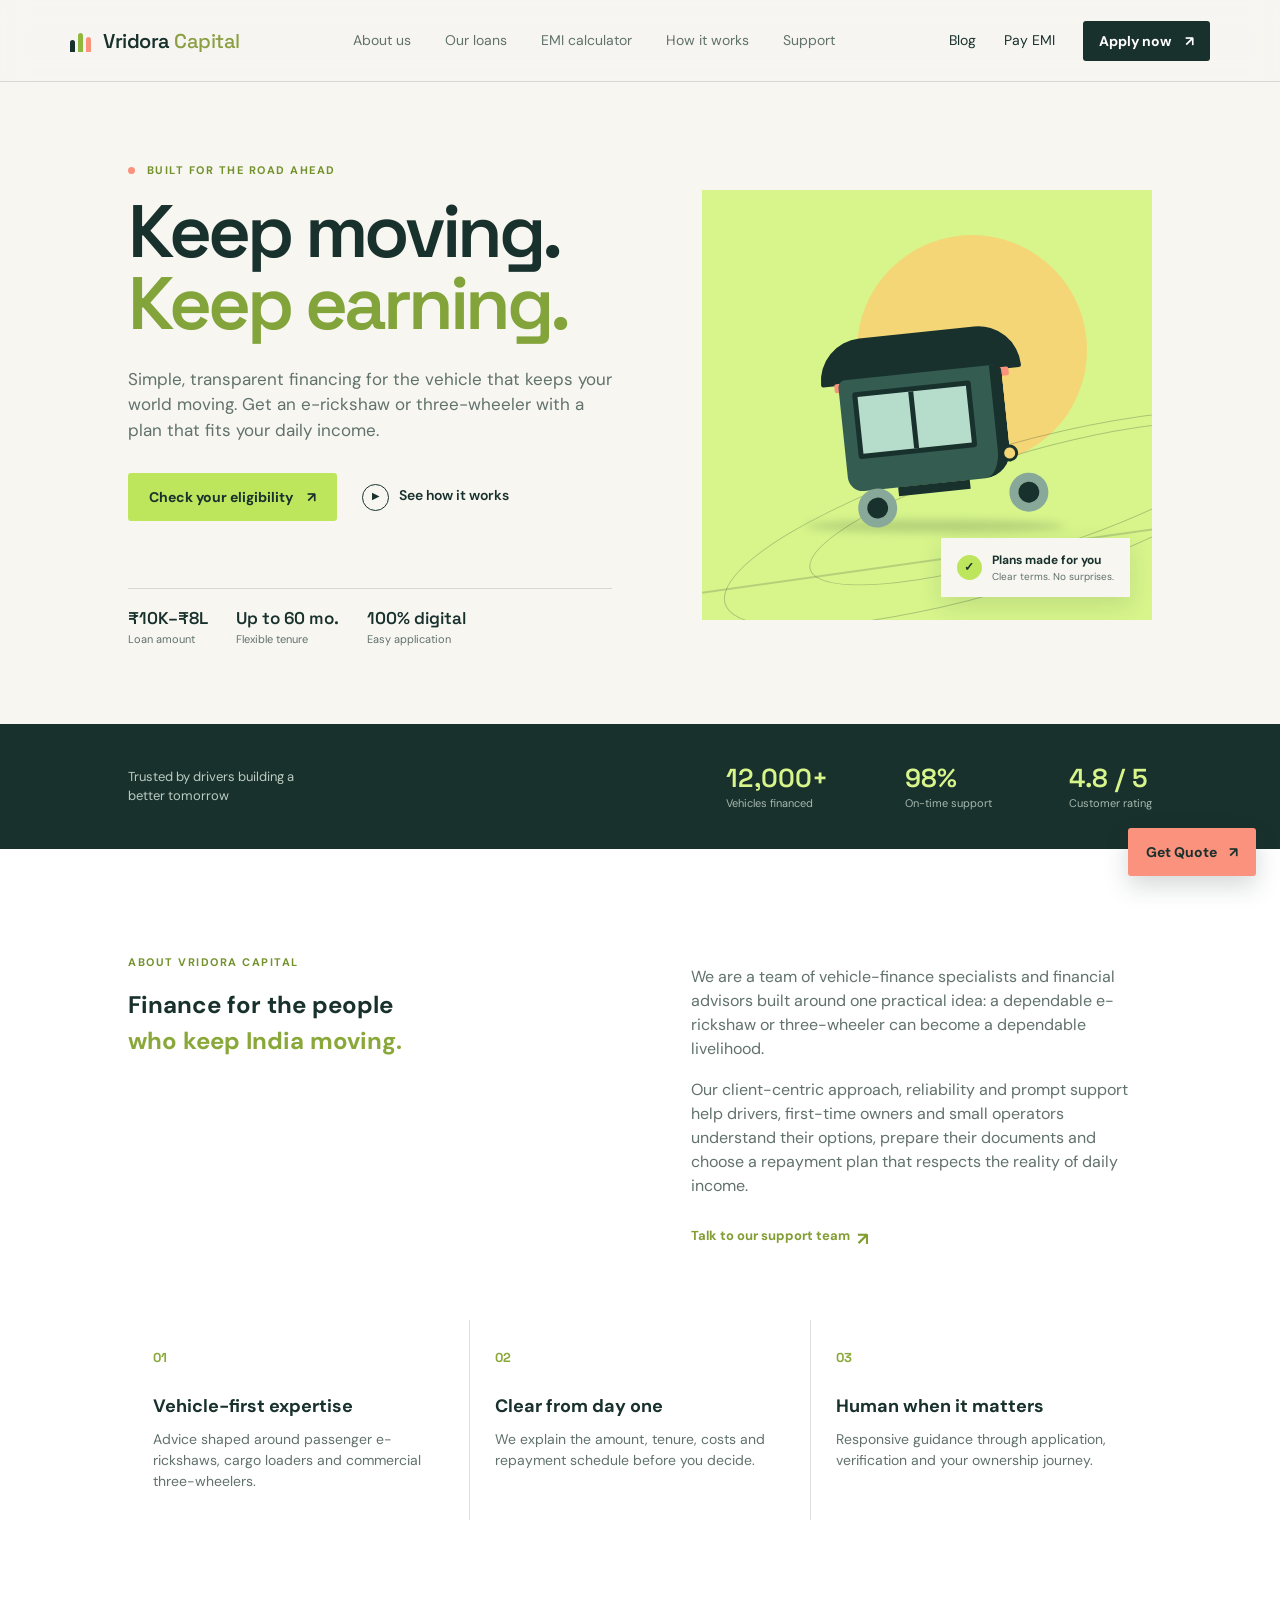
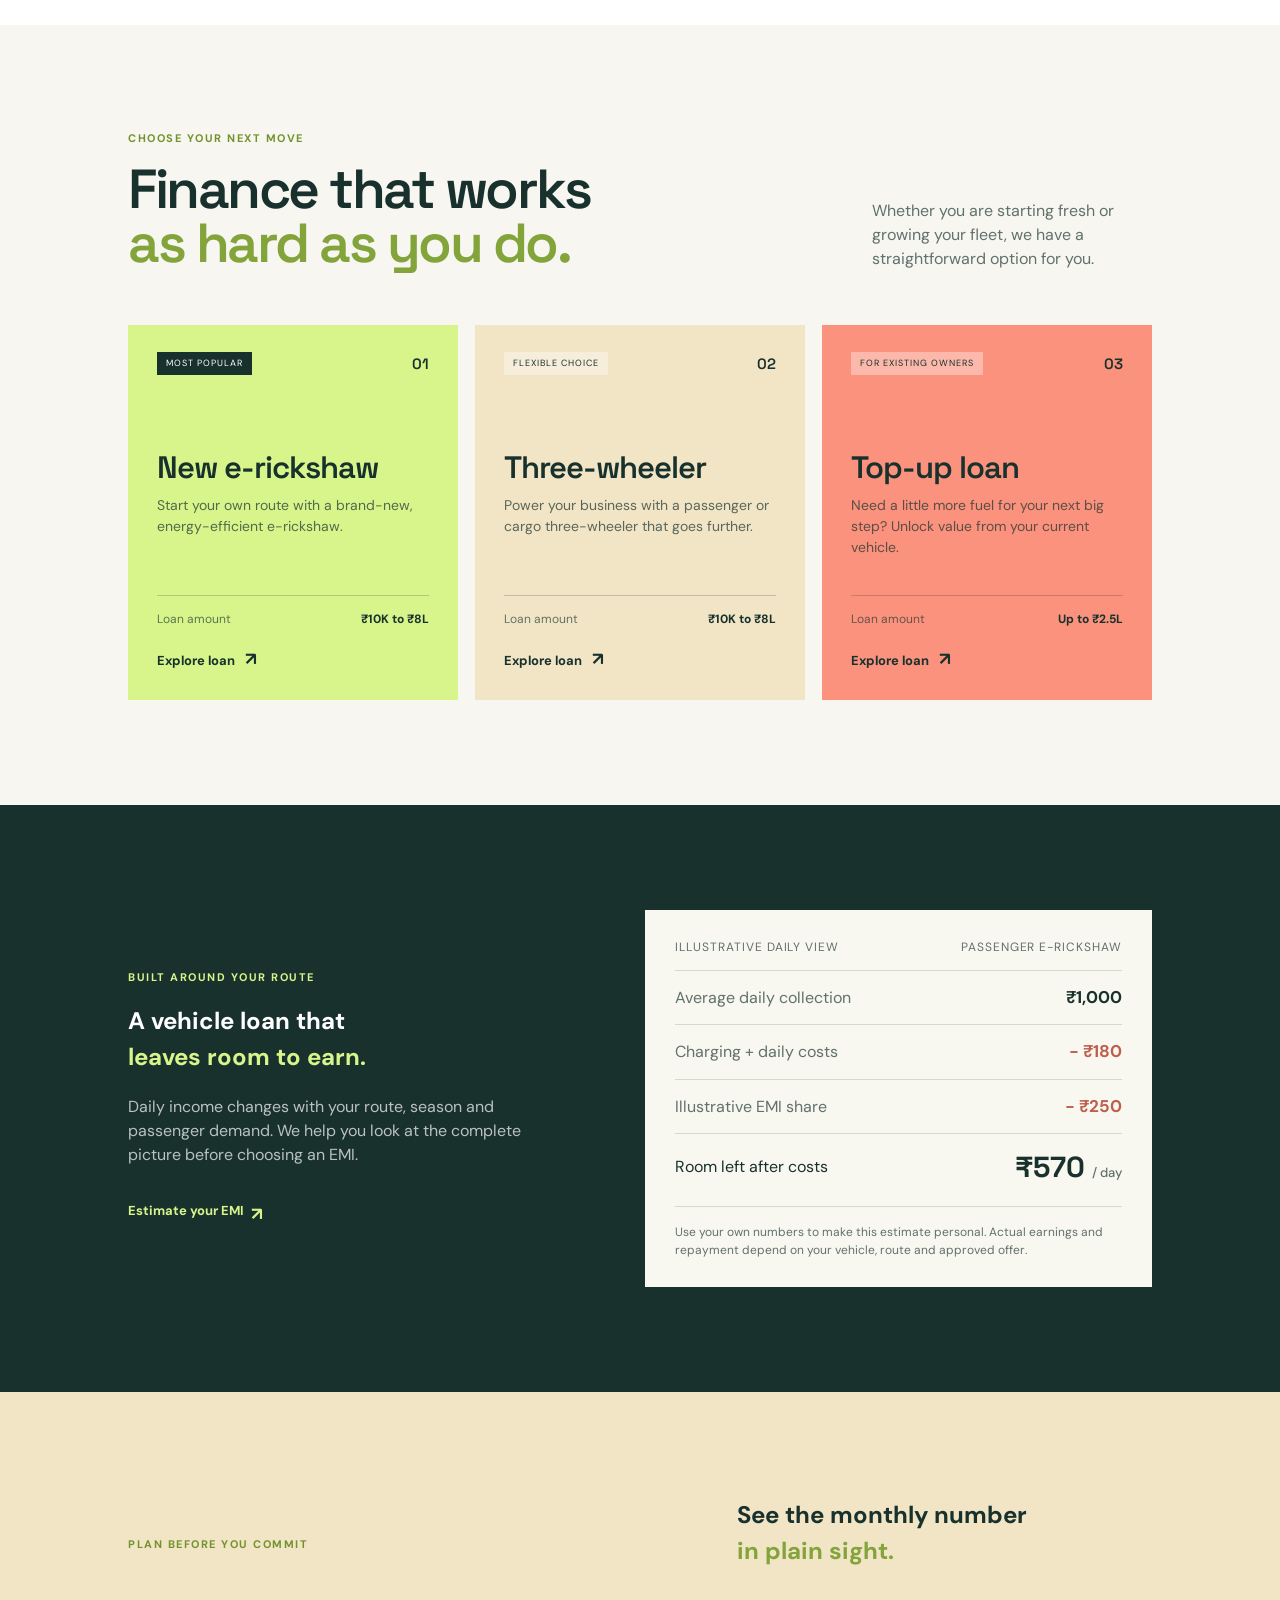
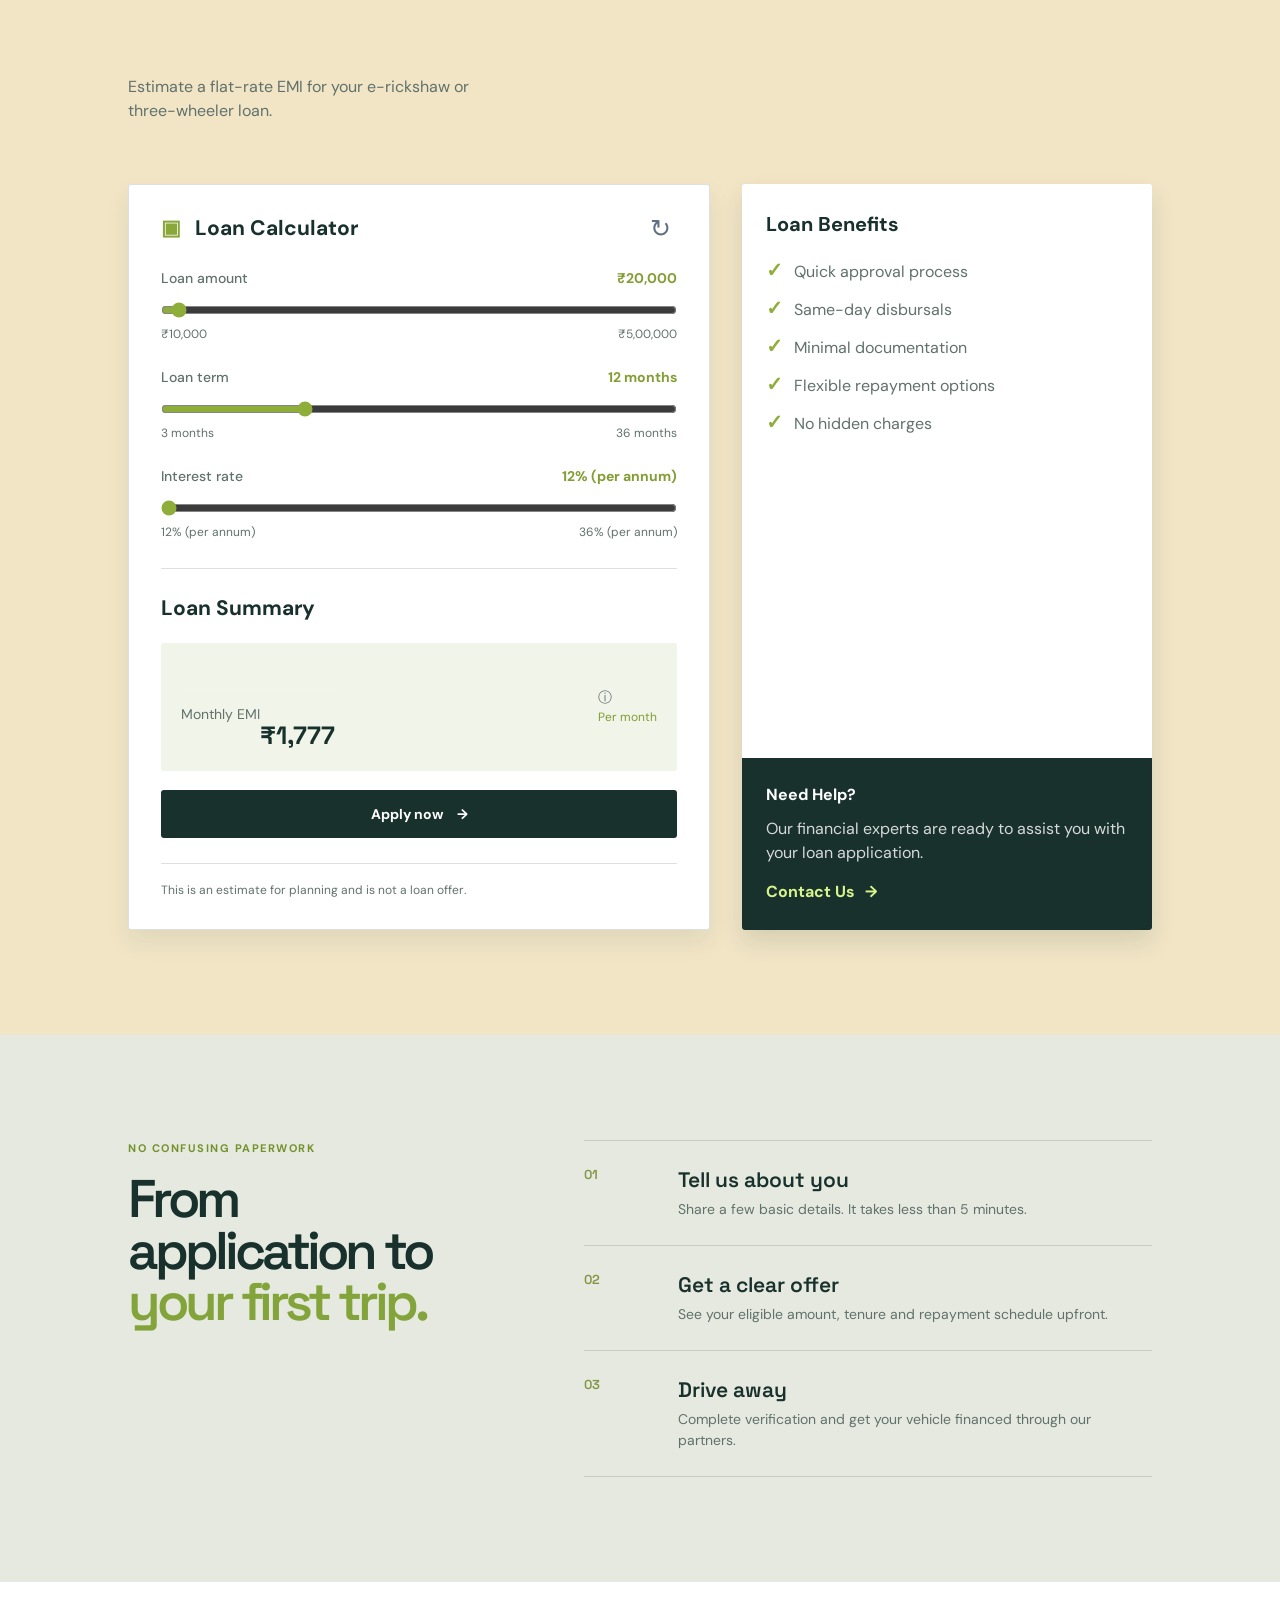
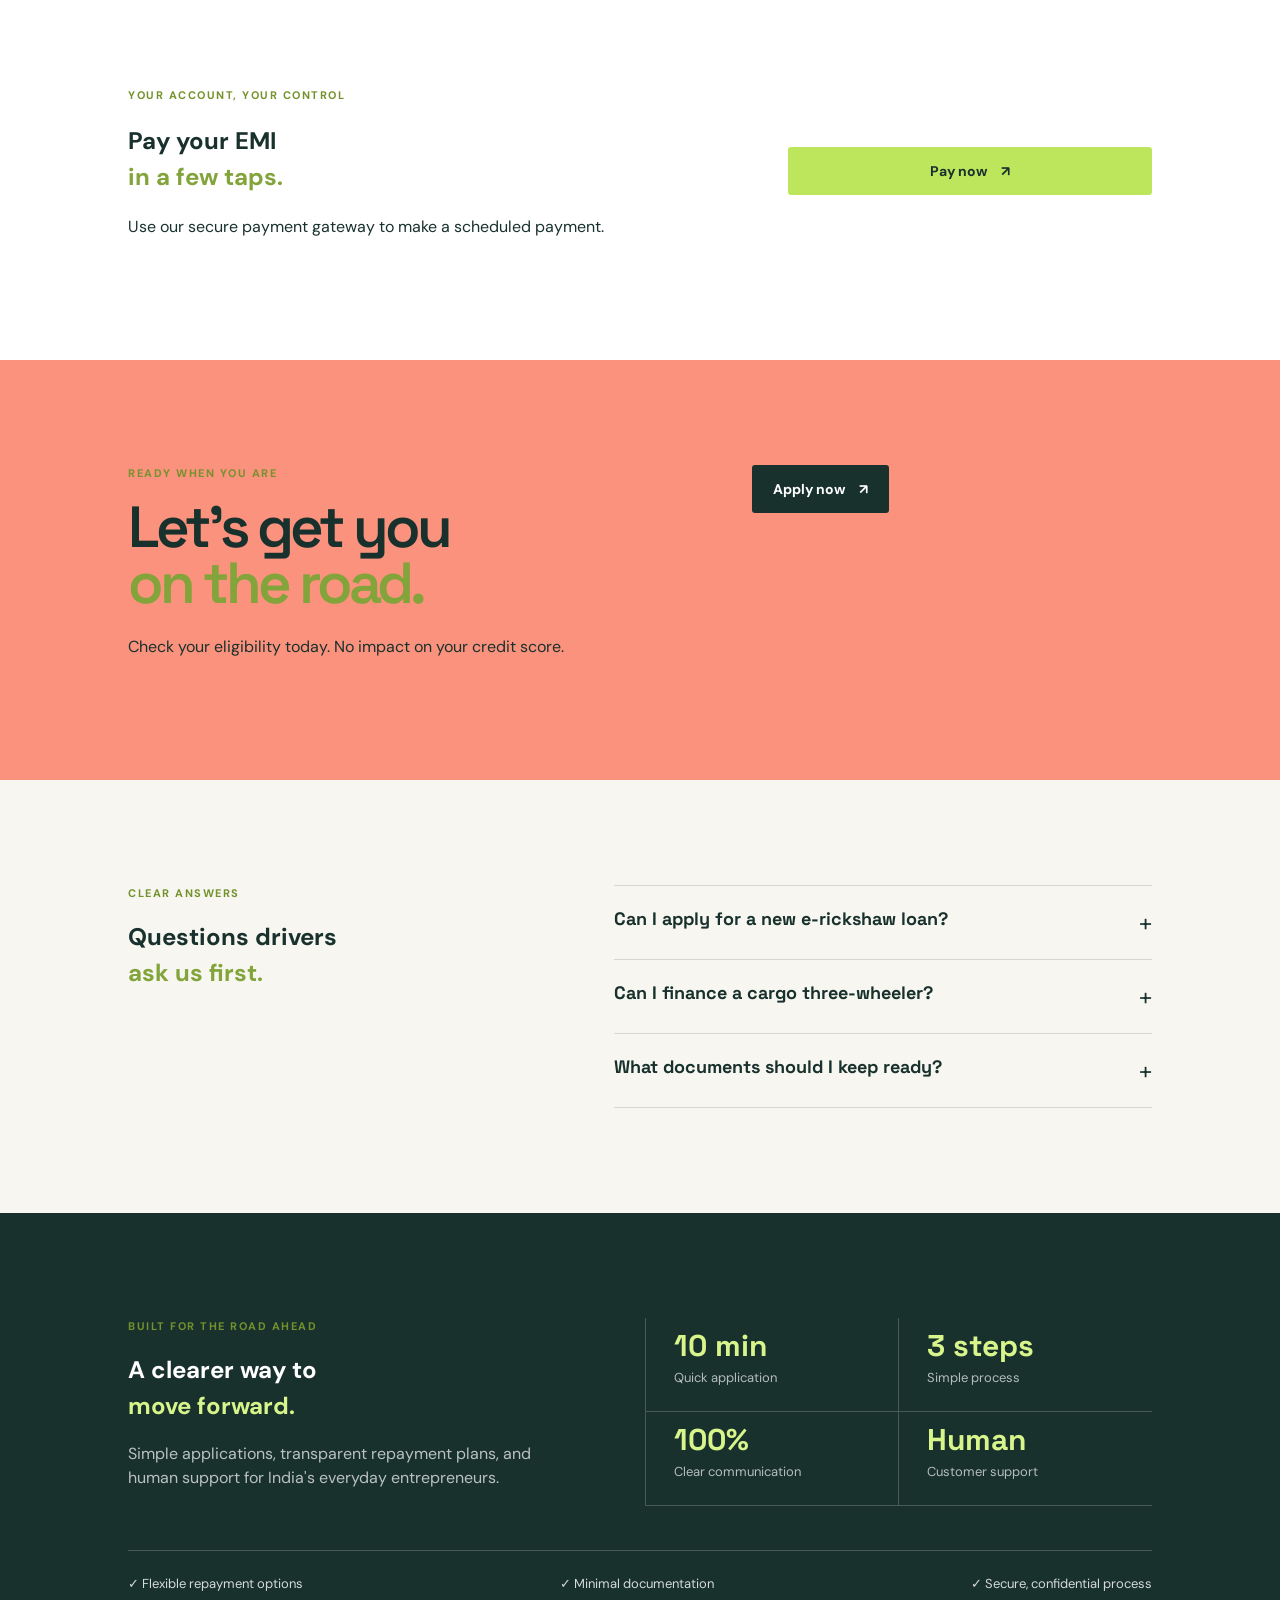
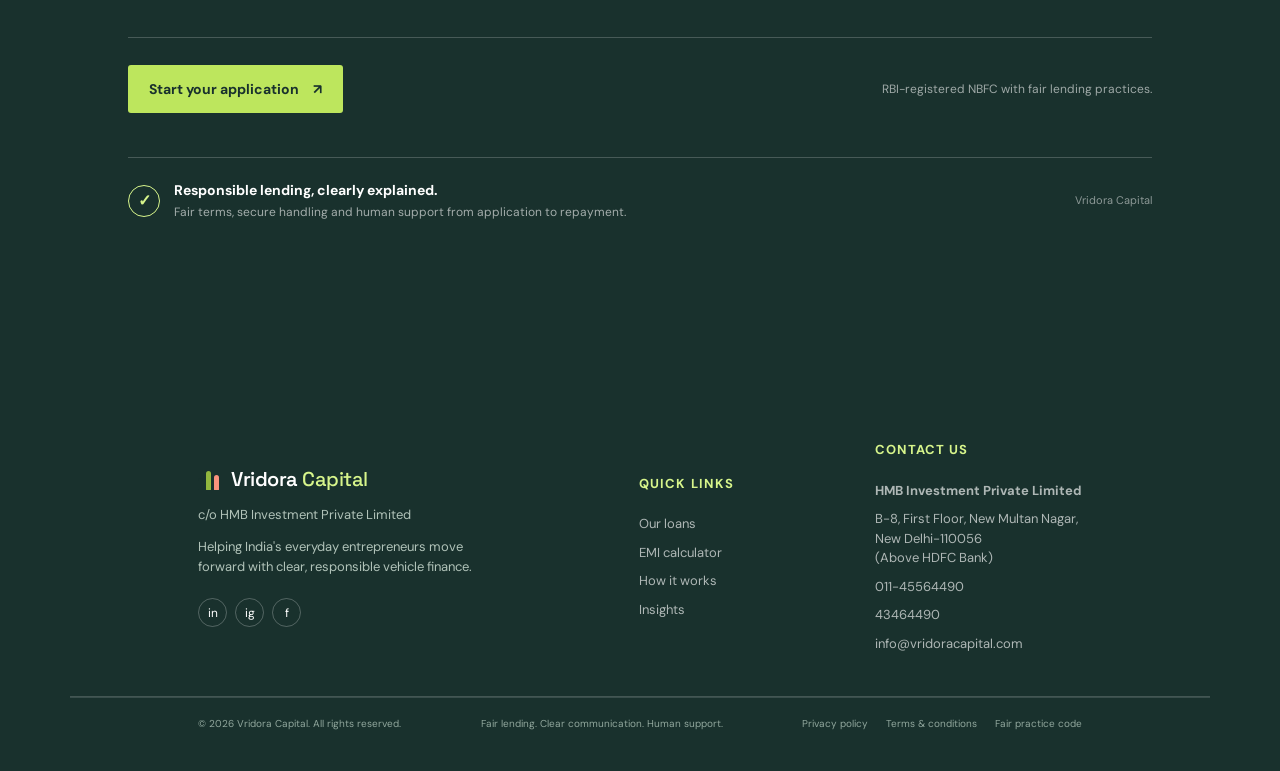
==== commit 02cbaf98: "Add files via upload" ====
--- a/index.html
+++ b/index.html
@@ -263,7 +263,7 @@
         </form>
         <aside class="calculator-benefits reveal reveal-delay">
           <div class="benefits-copy"><h3>Loan benefits</h3><ul><li>Quick approval process</li><li>Same-day disbursals</li><li>Minimal documentation</li><li>Flexible repayment options</li><li>No hidden charges</li></ul></div>
-          <div class="calculator-help"><h3>Need help?</h3><p>Our financial experts are ready to assist you with your loan application.</p><a href="#support">Contact support <span aria-hidden="true">→</span></a></div>
+          <div class="calculator-help"><h3>Need help?</h3><p>Our financial experts are ready to assist you with your loan application.</p><a href="#support">Contact Us <span aria-hidden="true">→</span></a></div>
         </aside>
       </div>
     </section>
@@ -316,7 +316,7 @@
     <div class="trust-registration"><span class="registration-mark" aria-hidden="true">✓</span><div><strong>Responsible lending, clearly explained.</strong><span>Fair terms, secure handling and human support from application to repayment.</span></div><span class="registration-code">Vridora Capital</span></div>
   </section>
 
-  <footer id="footer" class="site-footer"><div class="footer-top"><div class="footer-brand"><a class="brand brand-footer" href="#top"><span class="brand-mark" aria-hidden="true"><span></span><span></span><span></span></span><span>Vridora <b>Capital</b></span></a><p>Helping India's everyday entrepreneurs move forward with clear, responsible vehicle finance.</p><div class="social-links" aria-label="Social media"><a href="#footer" aria-label="LinkedIn">in</a><a href="#footer" aria-label="Instagram">ig</a><a href="#footer" aria-label="Facebook">f</a></div></div><div class="footer-column"><h3>Quick links</h3><a href="#products">Our loans</a><a href="#calculator">EMI calculator</a><a href="#how-it-works">How it works</a><a href="blog.html">Insights</a></div><div class="footer-column" id="support"><h3>Contact support</h3><strong>Vridora Capital</strong><span>B-8, First Floor, New Multan Nagar,<br>New Delhi-110056<br>(Above HDFC Bank)</span><a href="tel:01145564490">011-45564490</a><a href="tel:43464490">43464490</a><a href="mailto:info@vridoracapital.com">info@vridoracapital.com</a></div></div><div class="footer-bottom"><span>© 2026 Vridora Capital. All rights reserved.</span><span>Fair lending. Clear communication. Human support.</span><div class="footer-legal"><a href="#footer">Privacy policy</a><a href="#footer">Terms &amp; conditions</a><a href="#footer">Fair practice code</a></div></div></footer>
+  <footer id="footer" class="site-footer"><div class="footer-top"><div class="footer-brand"><a class="brand brand-footer" href="#top"><span class="brand-mark" aria-hidden="true"><span></span><span></span><span></span></span><span>Vridora <b>Capital</b></span></a><p>c/o HMB Investment Private Limited</p><p>Helping India's everyday entrepreneurs move forward with clear, responsible vehicle finance.</p><div class="social-links" aria-label="Social media"><a href="#footer" aria-label="LinkedIn">in</a><a href="#footer" aria-label="Instagram">ig</a><a href="#footer" aria-label="Facebook">f</a></div></div><div class="footer-column"><h3>Quick links</h3><a href="#products">Our loans</a><a href="#calculator">EMI calculator</a><a href="#how-it-works">How it works</a><a href="blog.html">Insights</a></div><div class="footer-column" id="support"><h3>Contact Us</h3><strong>HMB Investment Private Limited</strong><span>B-8, First Floor, New Multan Nagar,<br>New Delhi-110056<br>(Above HDFC Bank)</span><a href="tel:01145564490">011-45564490</a><a href="tel:43464490">43464490</a><a href="mailto:info@vridoracapital.com">info@vridoracapital.com</a></div></div><div class="footer-bottom"><span>© 2026 Vridora Capital. All rights reserved.</span><span>Fair lending. Clear communication. Human support.</span><div class="footer-legal"><a href="#footer">Privacy policy</a><a href="#footer">Terms &amp; conditions</a><a href="#footer">Fair practice code</a></div></div></footer>
   <script src="app.js"></script>
 </body>
 </html>
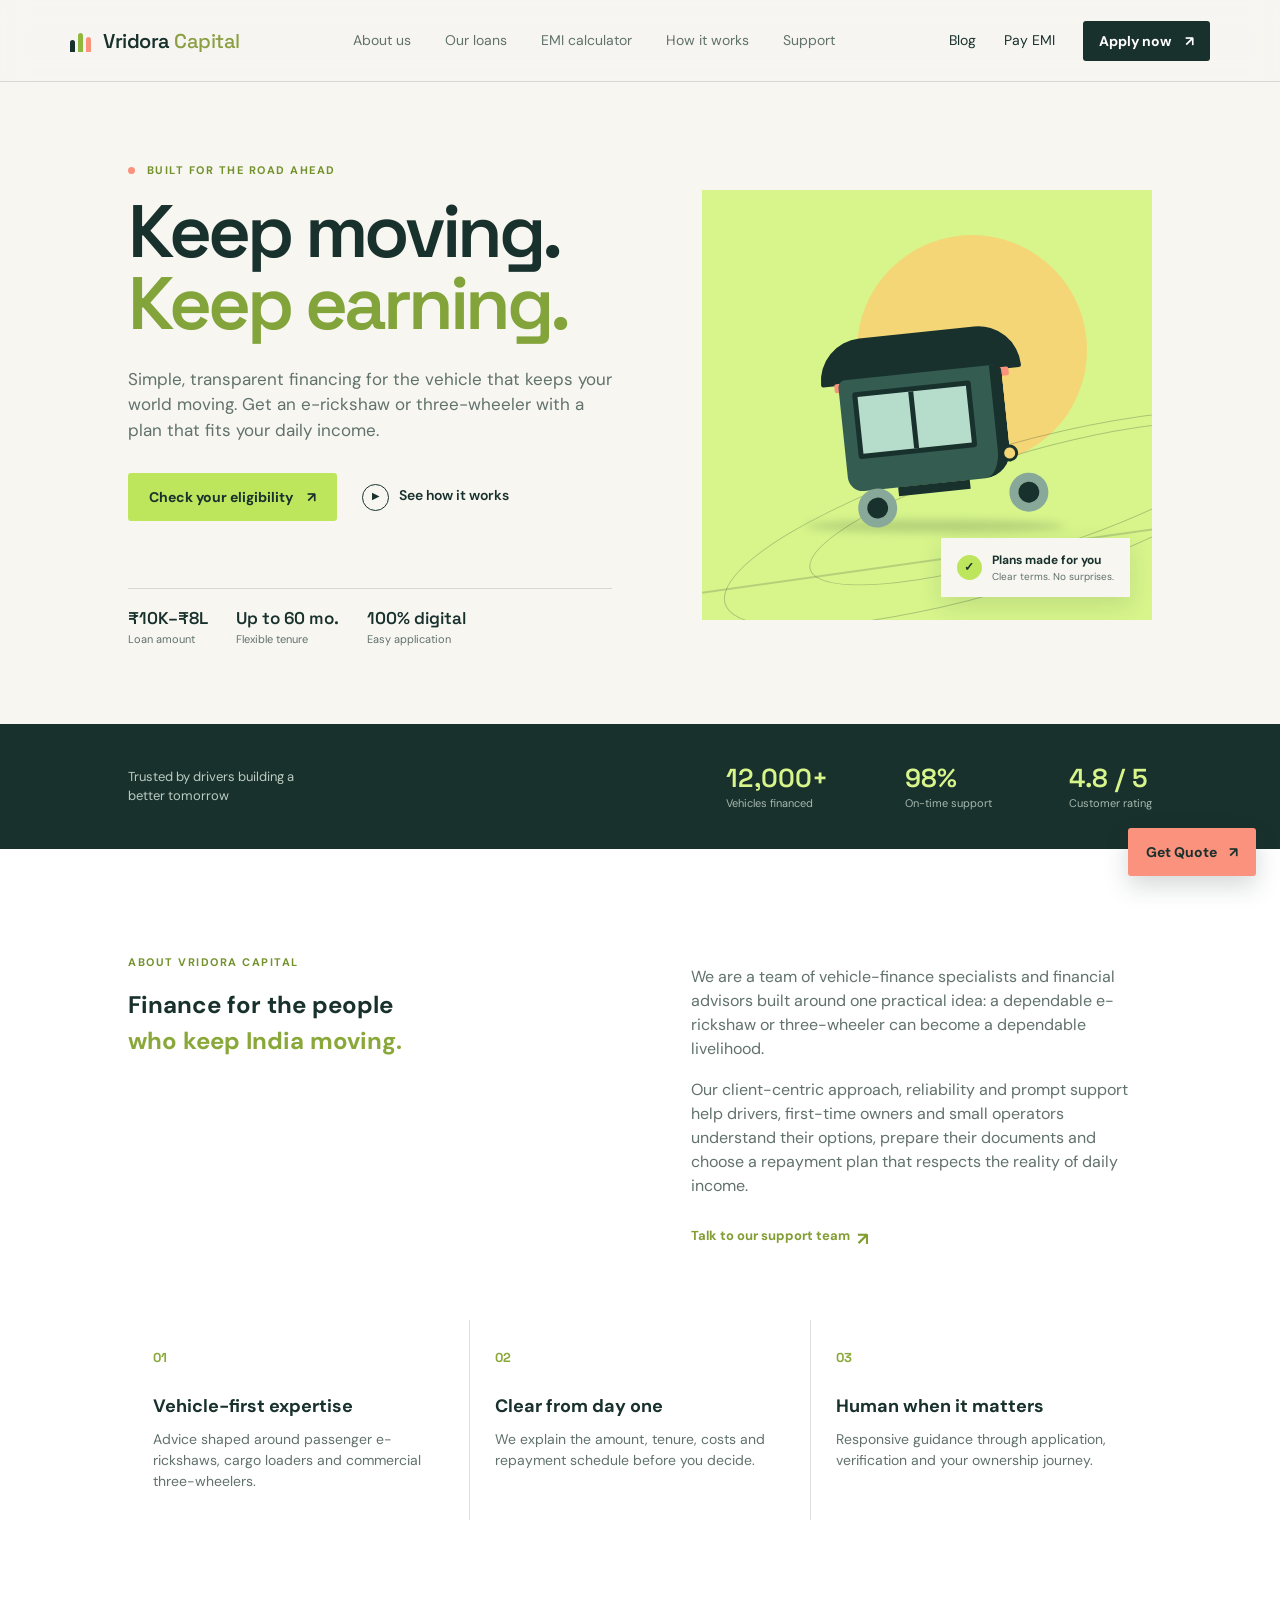
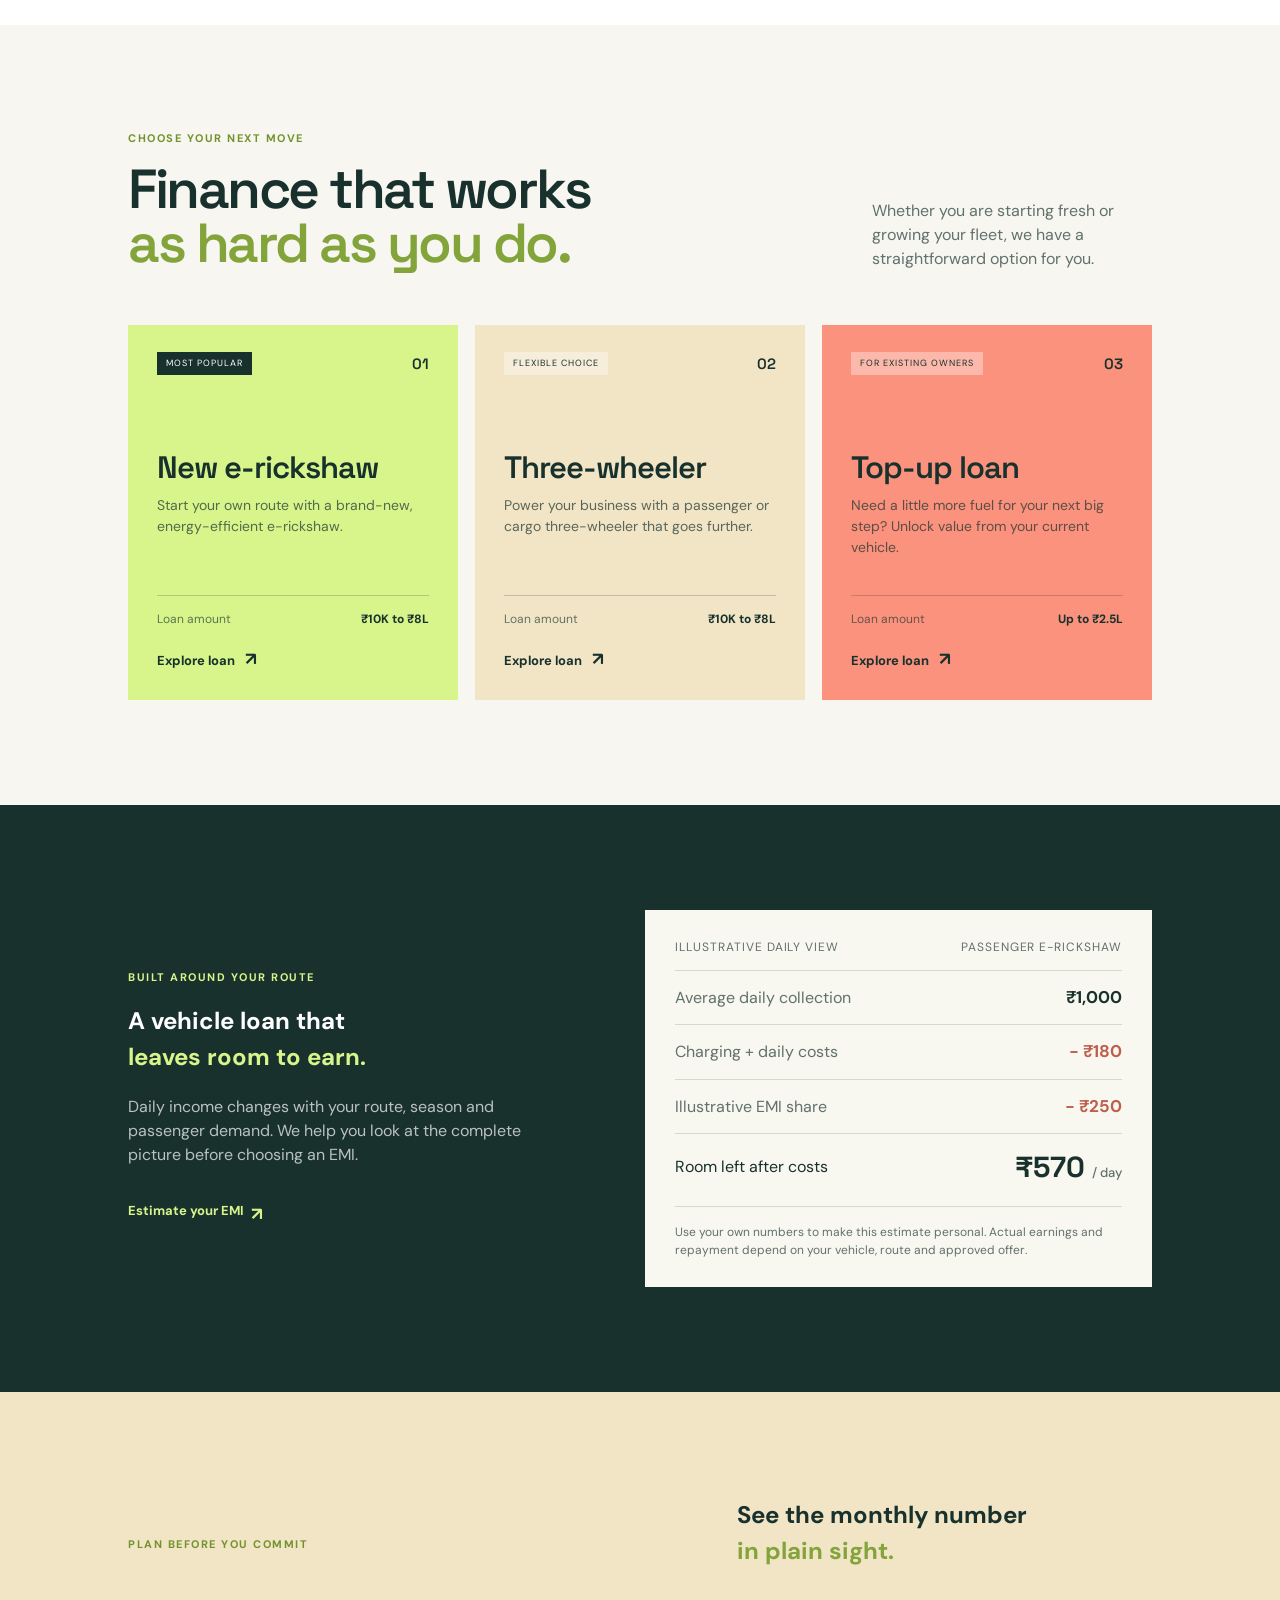
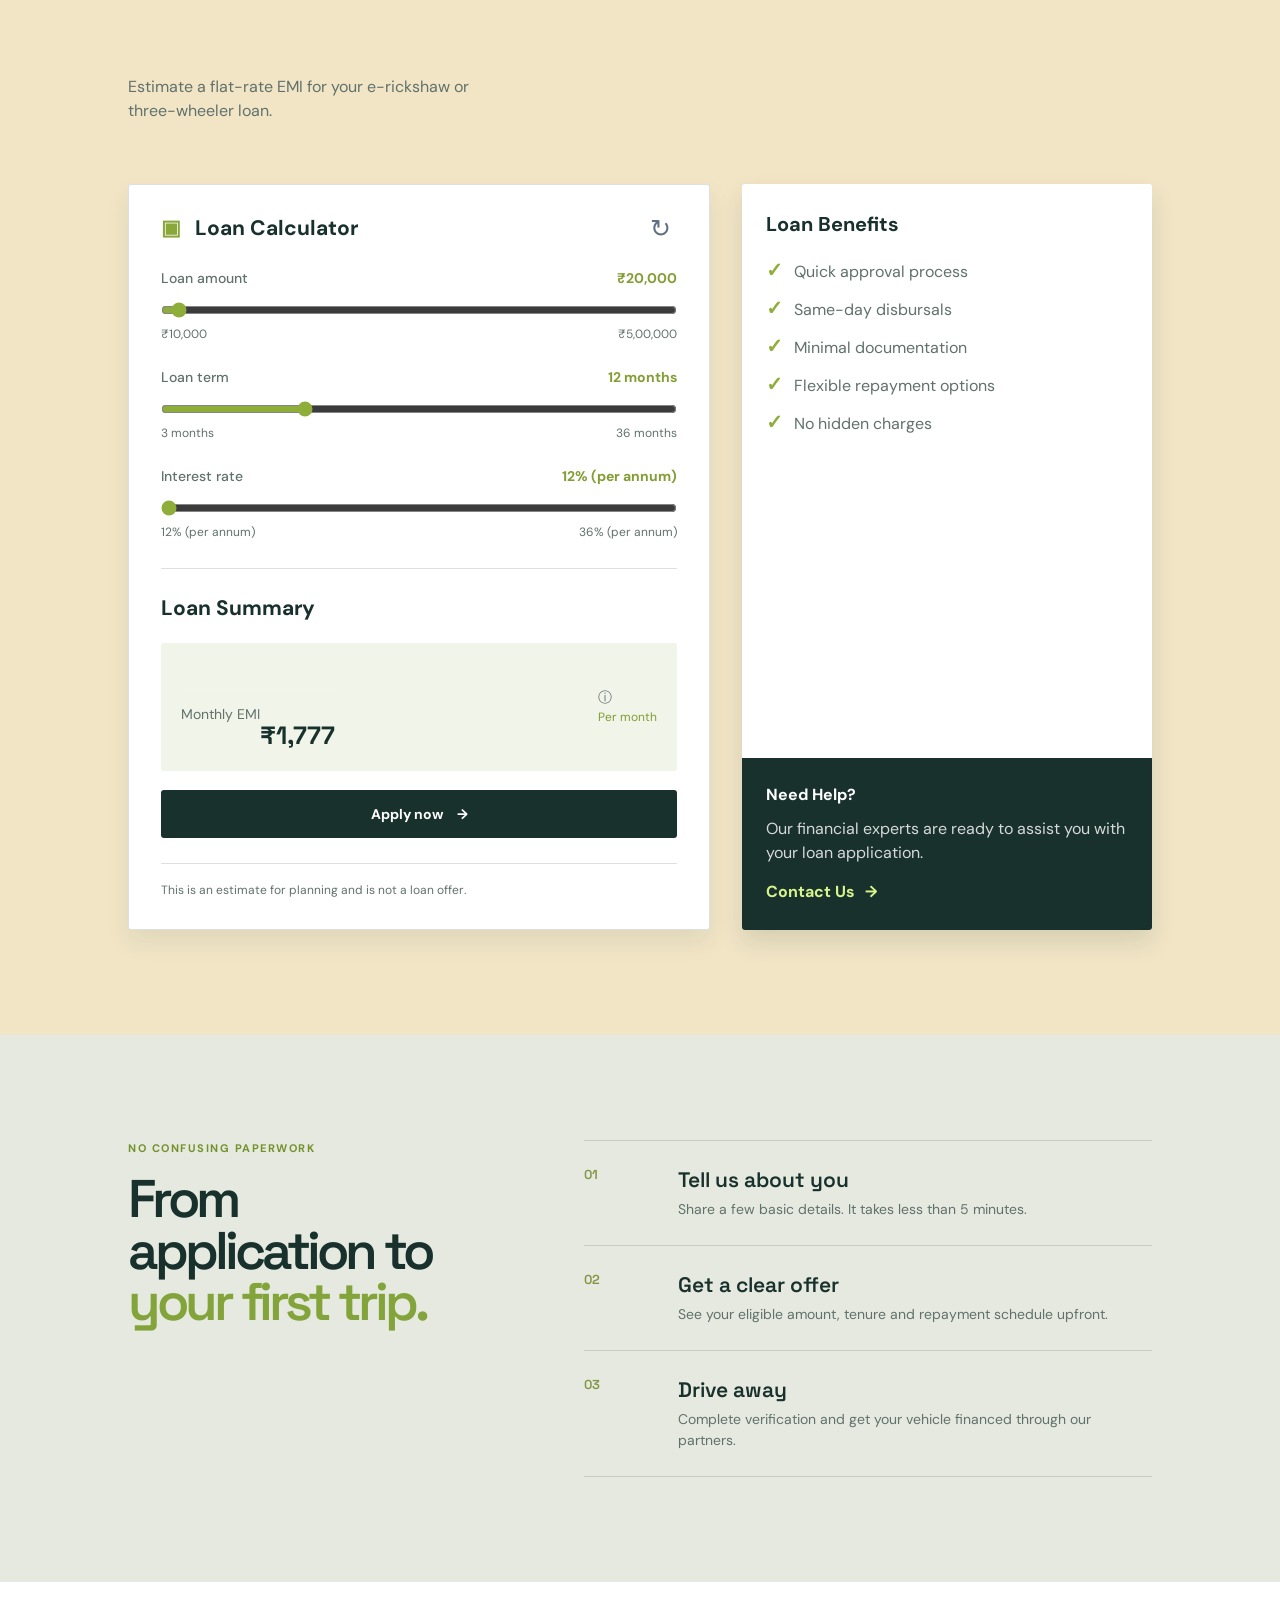
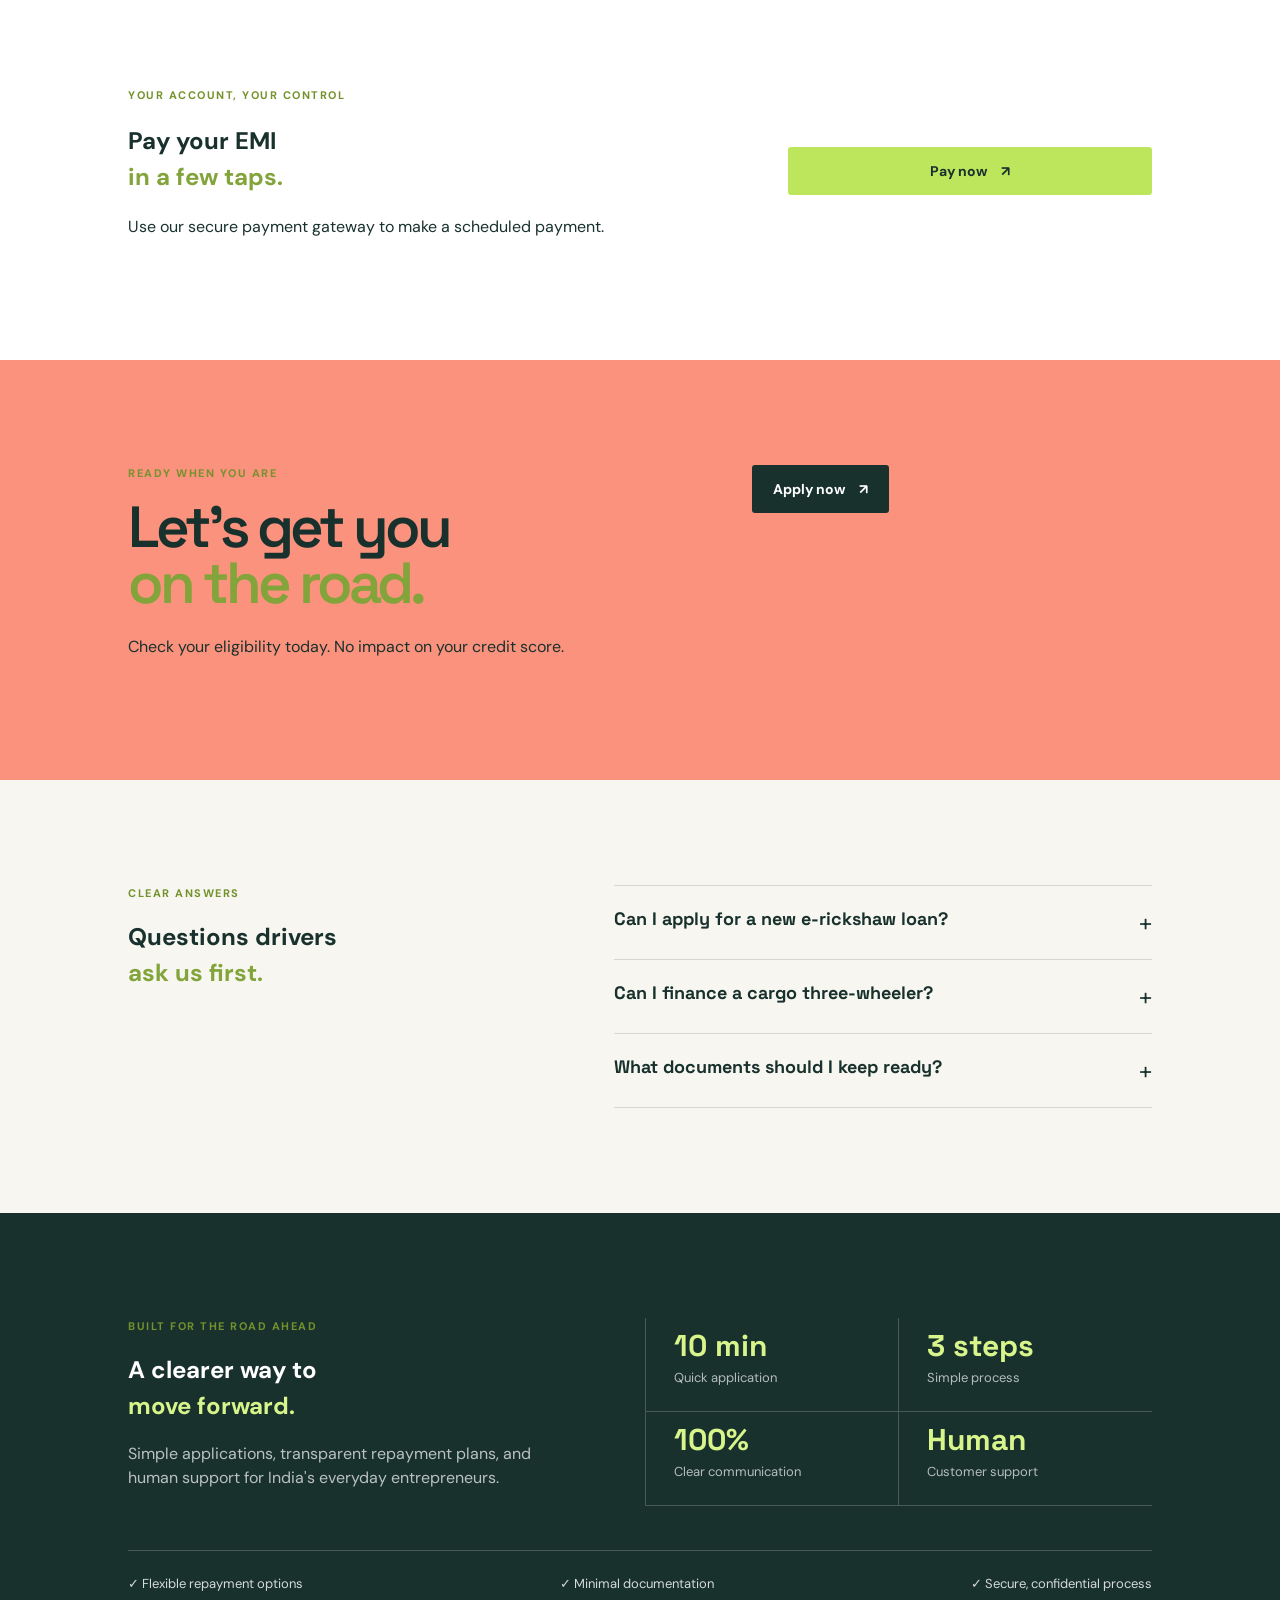
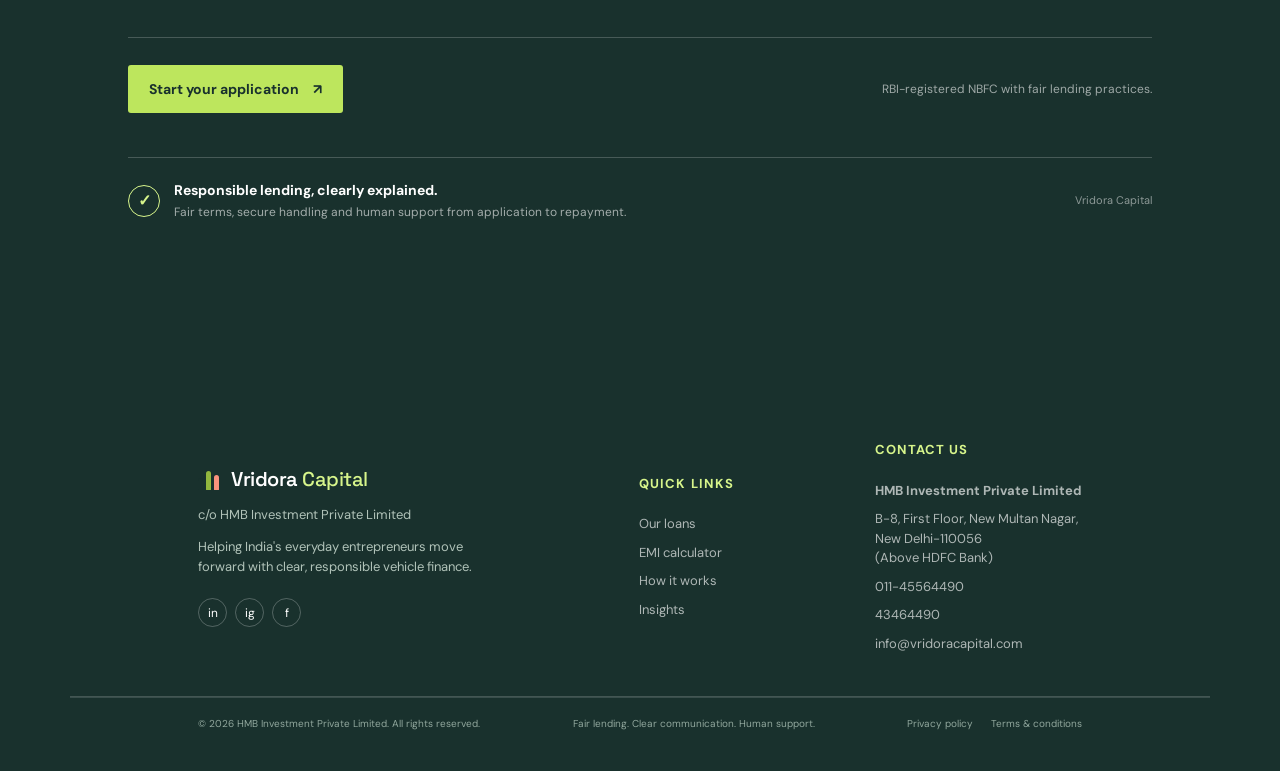
==== commit e832d5d3: "Add files via upload" ====
--- a/index.html
+++ b/index.html
@@ -316,7 +316,7 @@
     <div class="trust-registration"><span class="registration-mark" aria-hidden="true">✓</span><div><strong>Responsible lending, clearly explained.</strong><span>Fair terms, secure handling and human support from application to repayment.</span></div><span class="registration-code">Vridora Capital</span></div>
   </section>
 
-  <footer id="footer" class="site-footer"><div class="footer-top"><div class="footer-brand"><a class="brand brand-footer" href="#top"><span class="brand-mark" aria-hidden="true"><span></span><span></span><span></span></span><span>Vridora <b>Capital</b></span></a><p>c/o HMB Investment Private Limited</p><p>Helping India's everyday entrepreneurs move forward with clear, responsible vehicle finance.</p><div class="social-links" aria-label="Social media"><a href="#footer" aria-label="LinkedIn">in</a><a href="#footer" aria-label="Instagram">ig</a><a href="#footer" aria-label="Facebook">f</a></div></div><div class="footer-column"><h3>Quick links</h3><a href="#products">Our loans</a><a href="#calculator">EMI calculator</a><a href="#how-it-works">How it works</a><a href="blog.html">Insights</a></div><div class="footer-column" id="support"><h3>Contact Us</h3><strong>HMB Investment Private Limited</strong><span>B-8, First Floor, New Multan Nagar,<br>New Delhi-110056<br>(Above HDFC Bank)</span><a href="tel:01145564490">011-45564490</a><a href="tel:43464490">43464490</a><a href="mailto:info@vridoracapital.com">info@vridoracapital.com</a></div></div><div class="footer-bottom"><span>© 2026 Vridora Capital. All rights reserved.</span><span>Fair lending. Clear communication. Human support.</span><div class="footer-legal"><a href="#footer">Privacy policy</a><a href="#footer">Terms &amp; conditions</a><a href="#footer">Fair practice code</a></div></div></footer>
+  <footer id="footer" class="site-footer"><div class="footer-top"><div class="footer-brand"><a class="brand brand-footer" href="#top"><span class="brand-mark" aria-hidden="true"><span></span><span></span><span></span></span><span>Vridora <b>Capital</b></span></a><p>c/o HMB Investment Private Limited</p><p>Helping India's everyday entrepreneurs move forward with clear, responsible vehicle finance.</p><div class="social-links" aria-label="Social media"><a href="#footer" aria-label="LinkedIn">in</a><a href="#footer" aria-label="Instagram">ig</a><a href="#footer" aria-label="Facebook">f</a></div></div><div class="footer-column"><h3>Quick links</h3><a href="#products">Our loans</a><a href="#calculator">EMI calculator</a><a href="#how-it-works">How it works</a><a href="blog.html">Insights</a></div><div class="footer-column" id="support"><h3>Contact Us</h3><strong>HMB Investment Private Limited</strong><span>B-8, First Floor, New Multan Nagar,<br>New Delhi-110056<br>(Above HDFC Bank)</span><a href="tel:01145564490">011-45564490</a><a href="tel:43464490">43464490</a><a href="mailto:info@vridoracapital.com">info@vridoracapital.com</a></div></div><div class="footer-bottom"><span>© 2026 HMB Investment Private Limited. All rights reserved.</span><span>Fair lending. Clear communication. Human support.</span><div class="footer-legal"><a href="privacy-policy/index.html">Privacy policy</a><a href="terms-and-conditions/index.html">Terms &amp; conditions</a></div></div></footer>
   <script src="app.js"></script>
 </body>
 </html>
